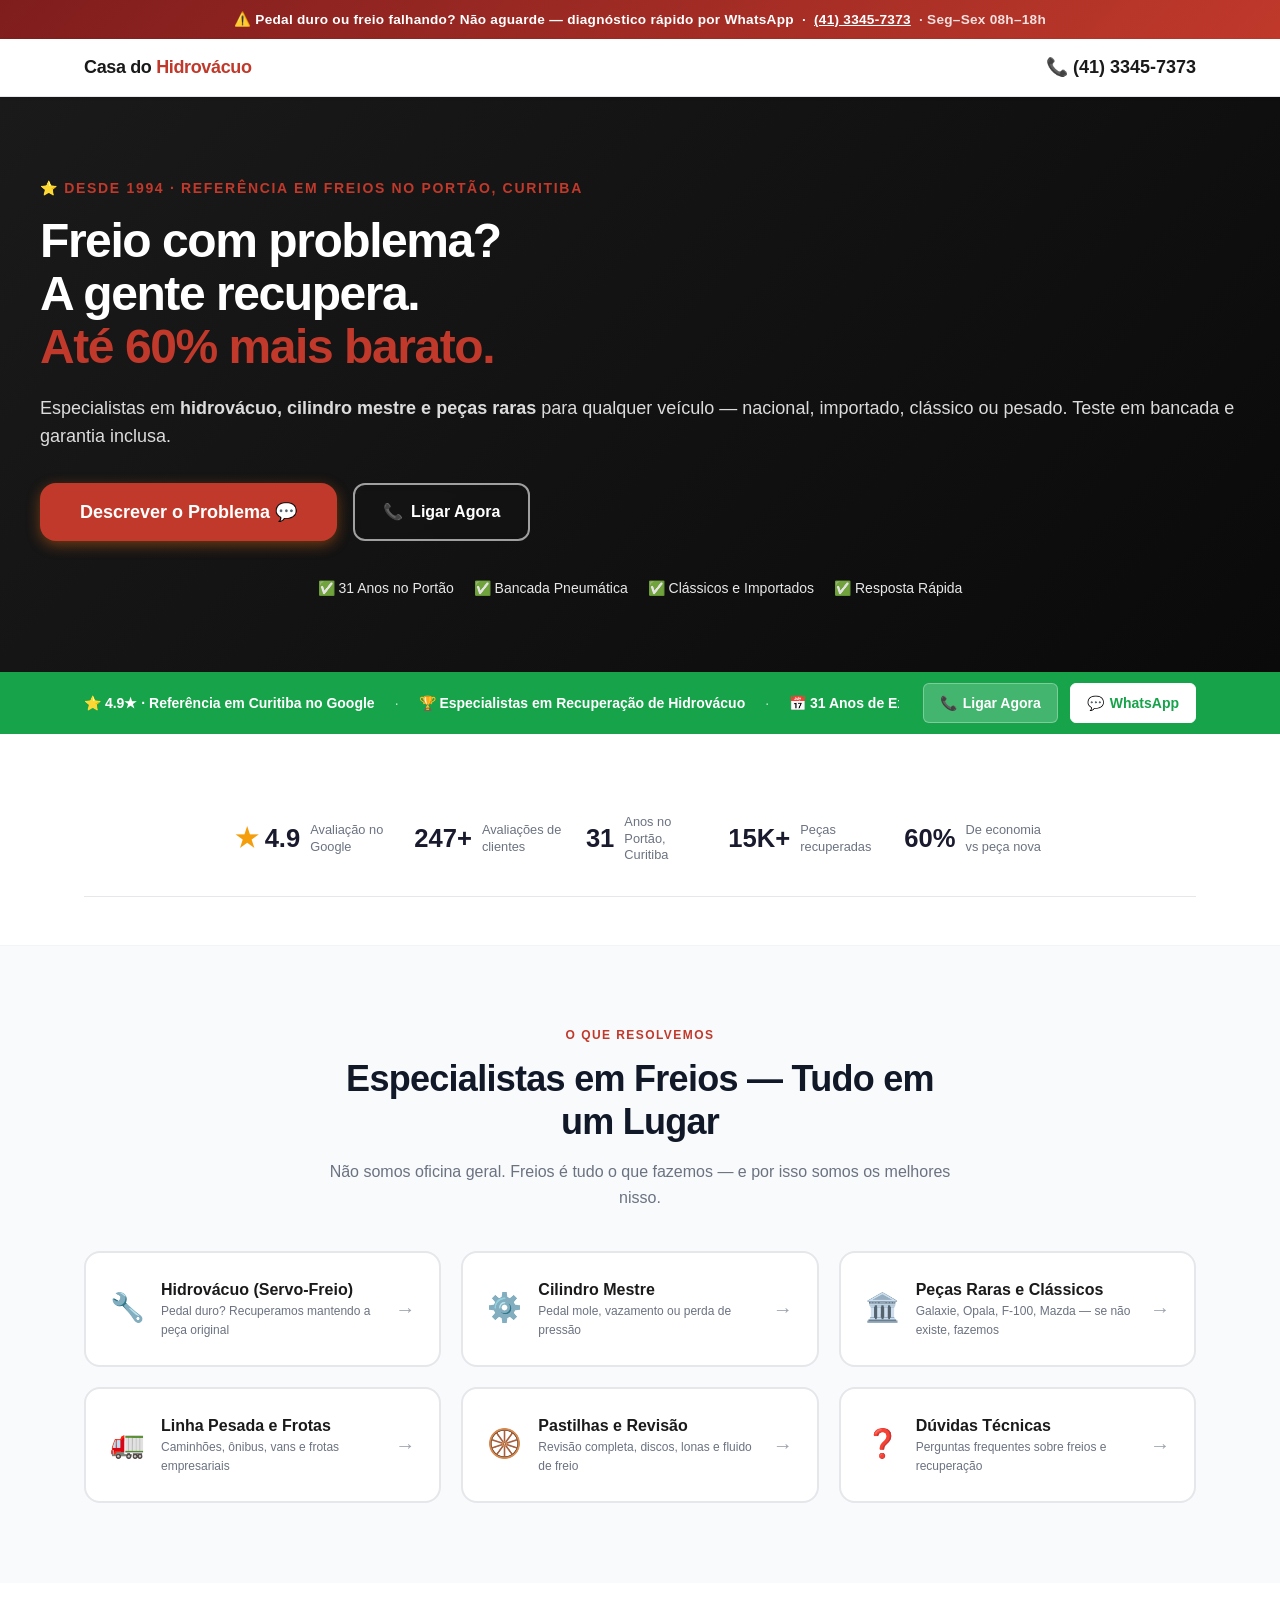
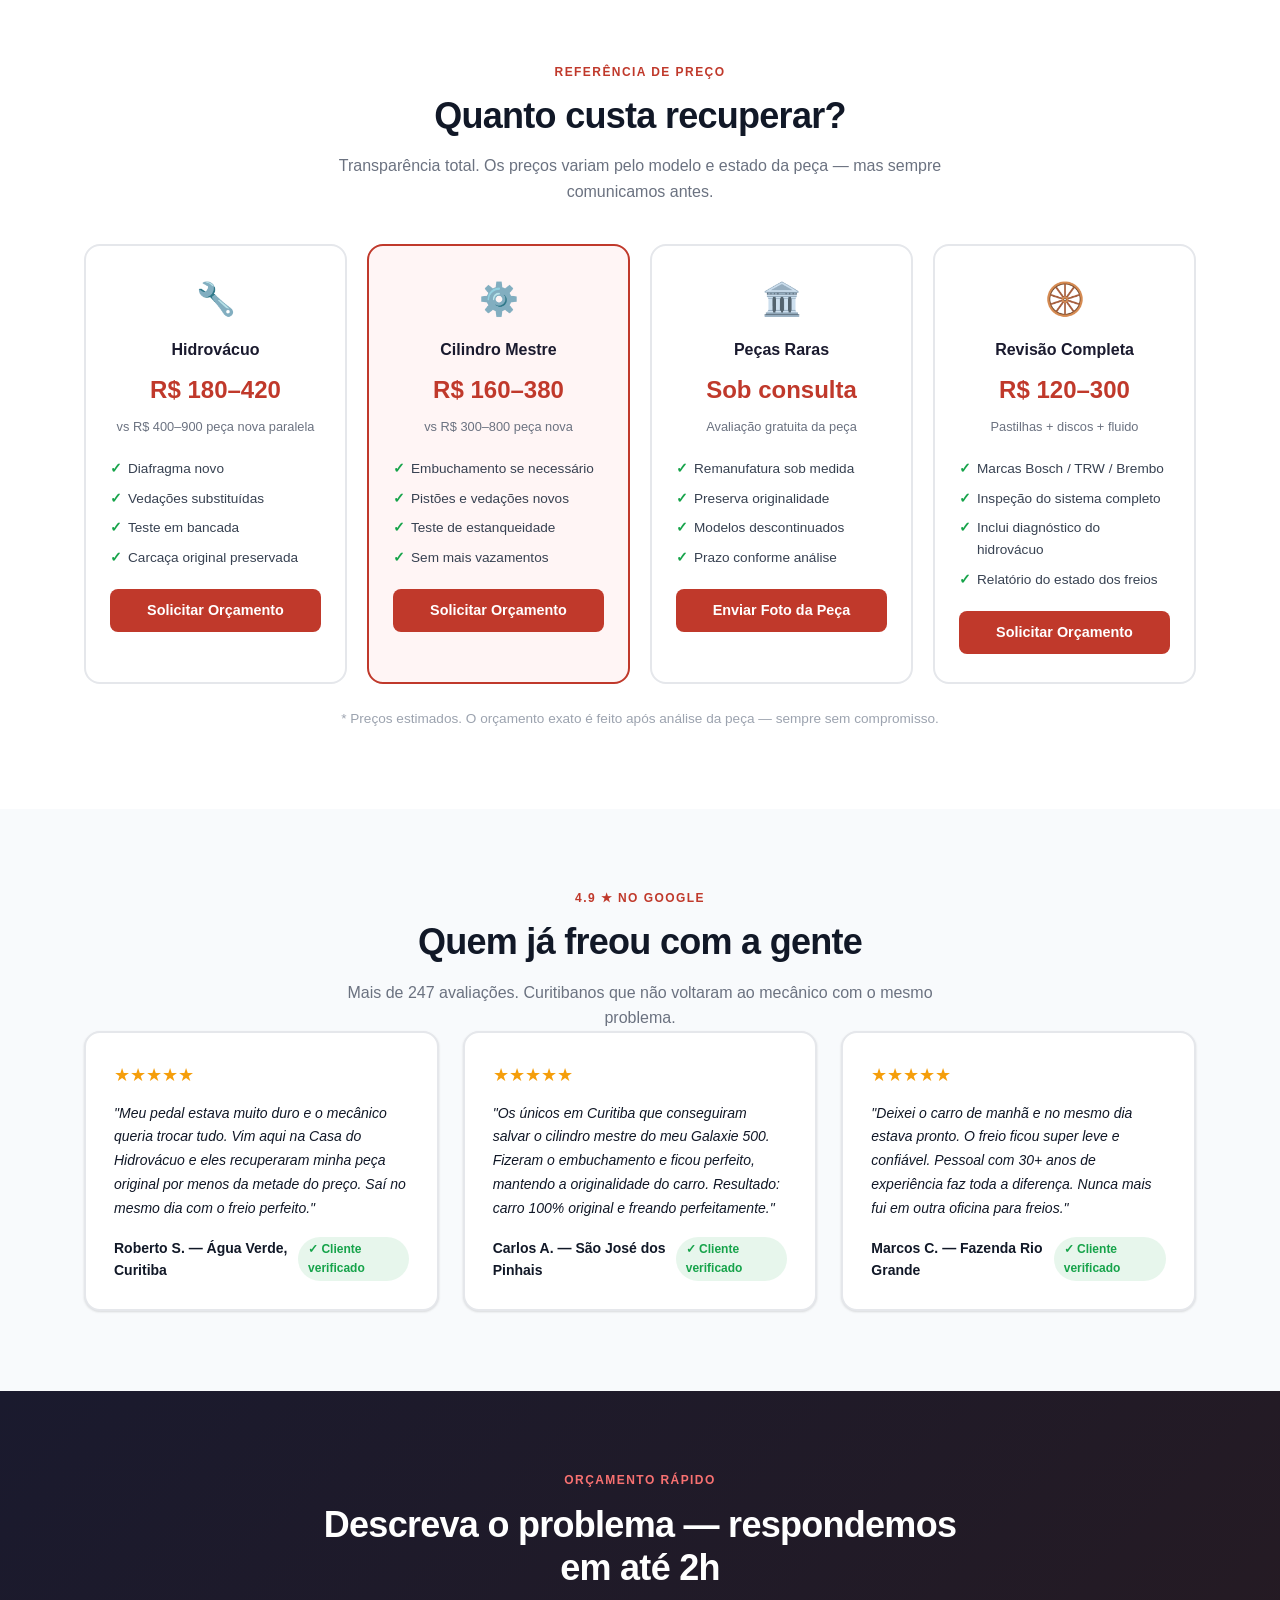
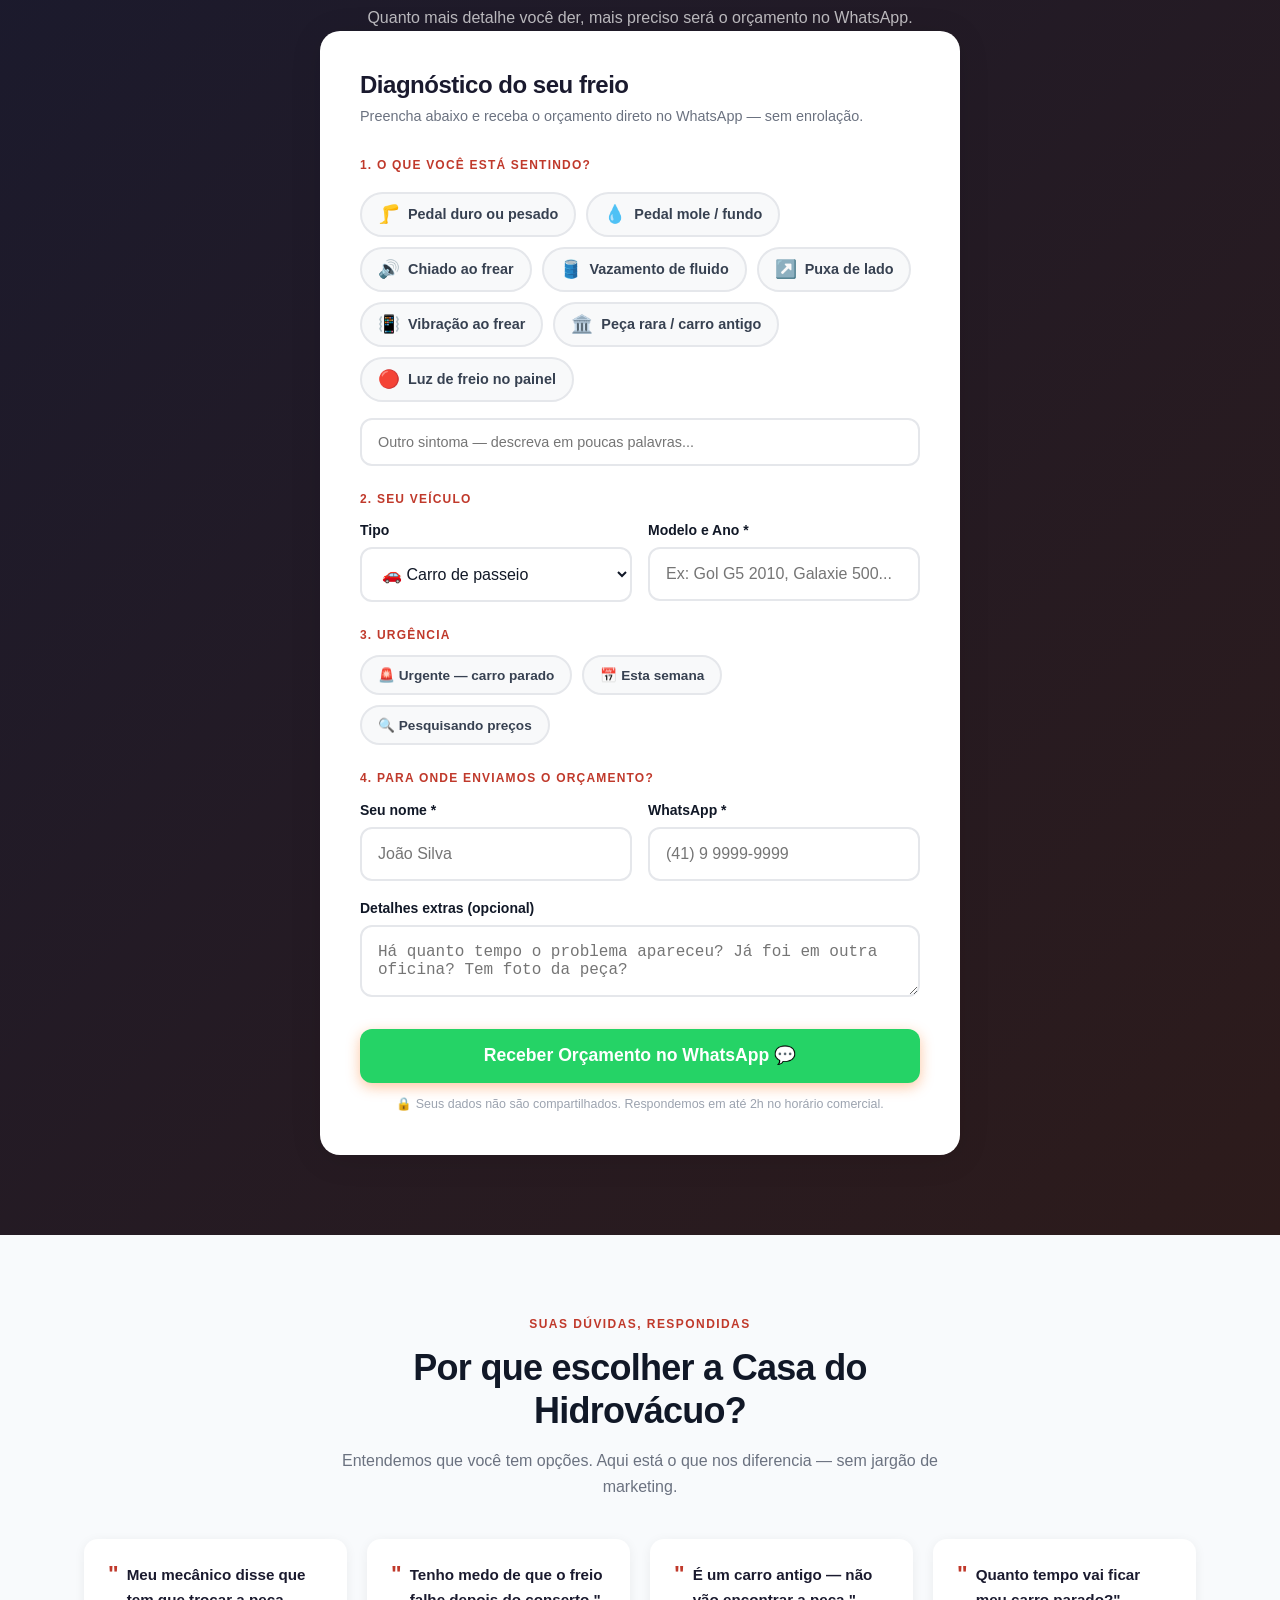
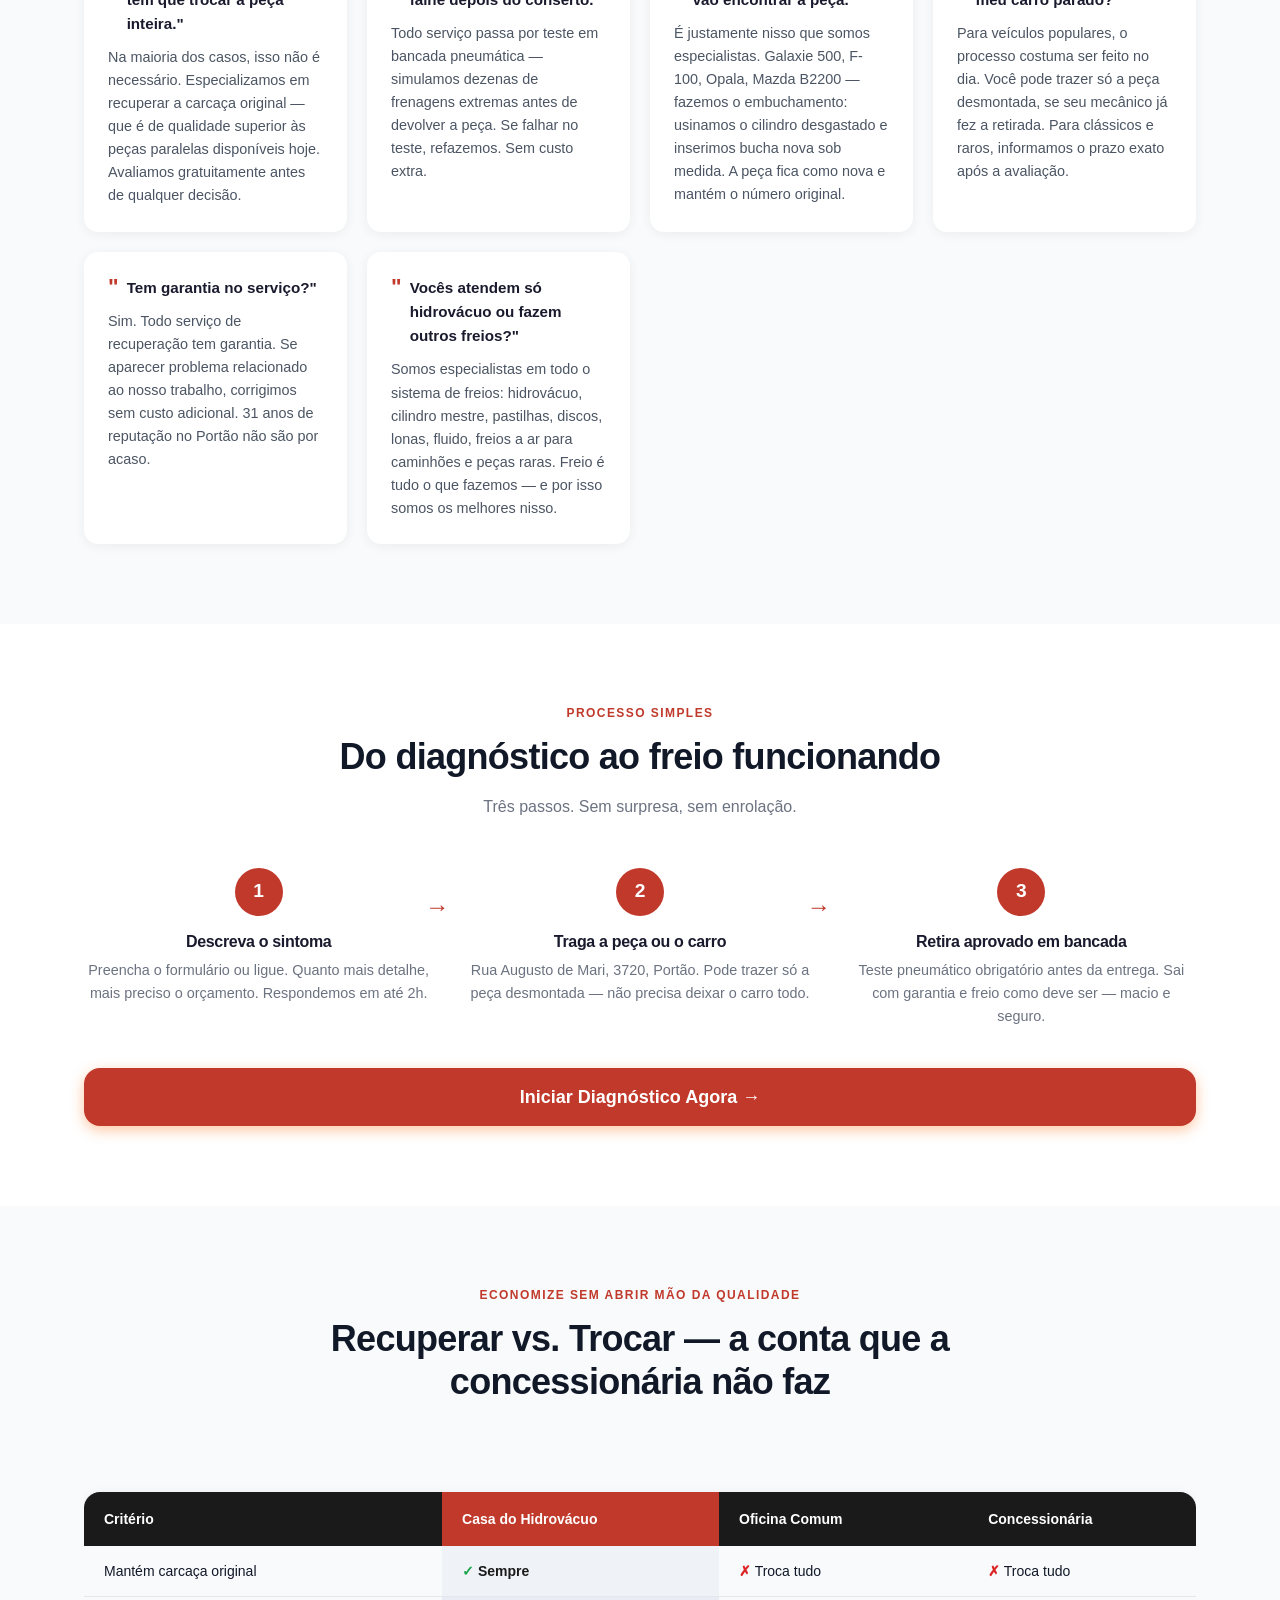
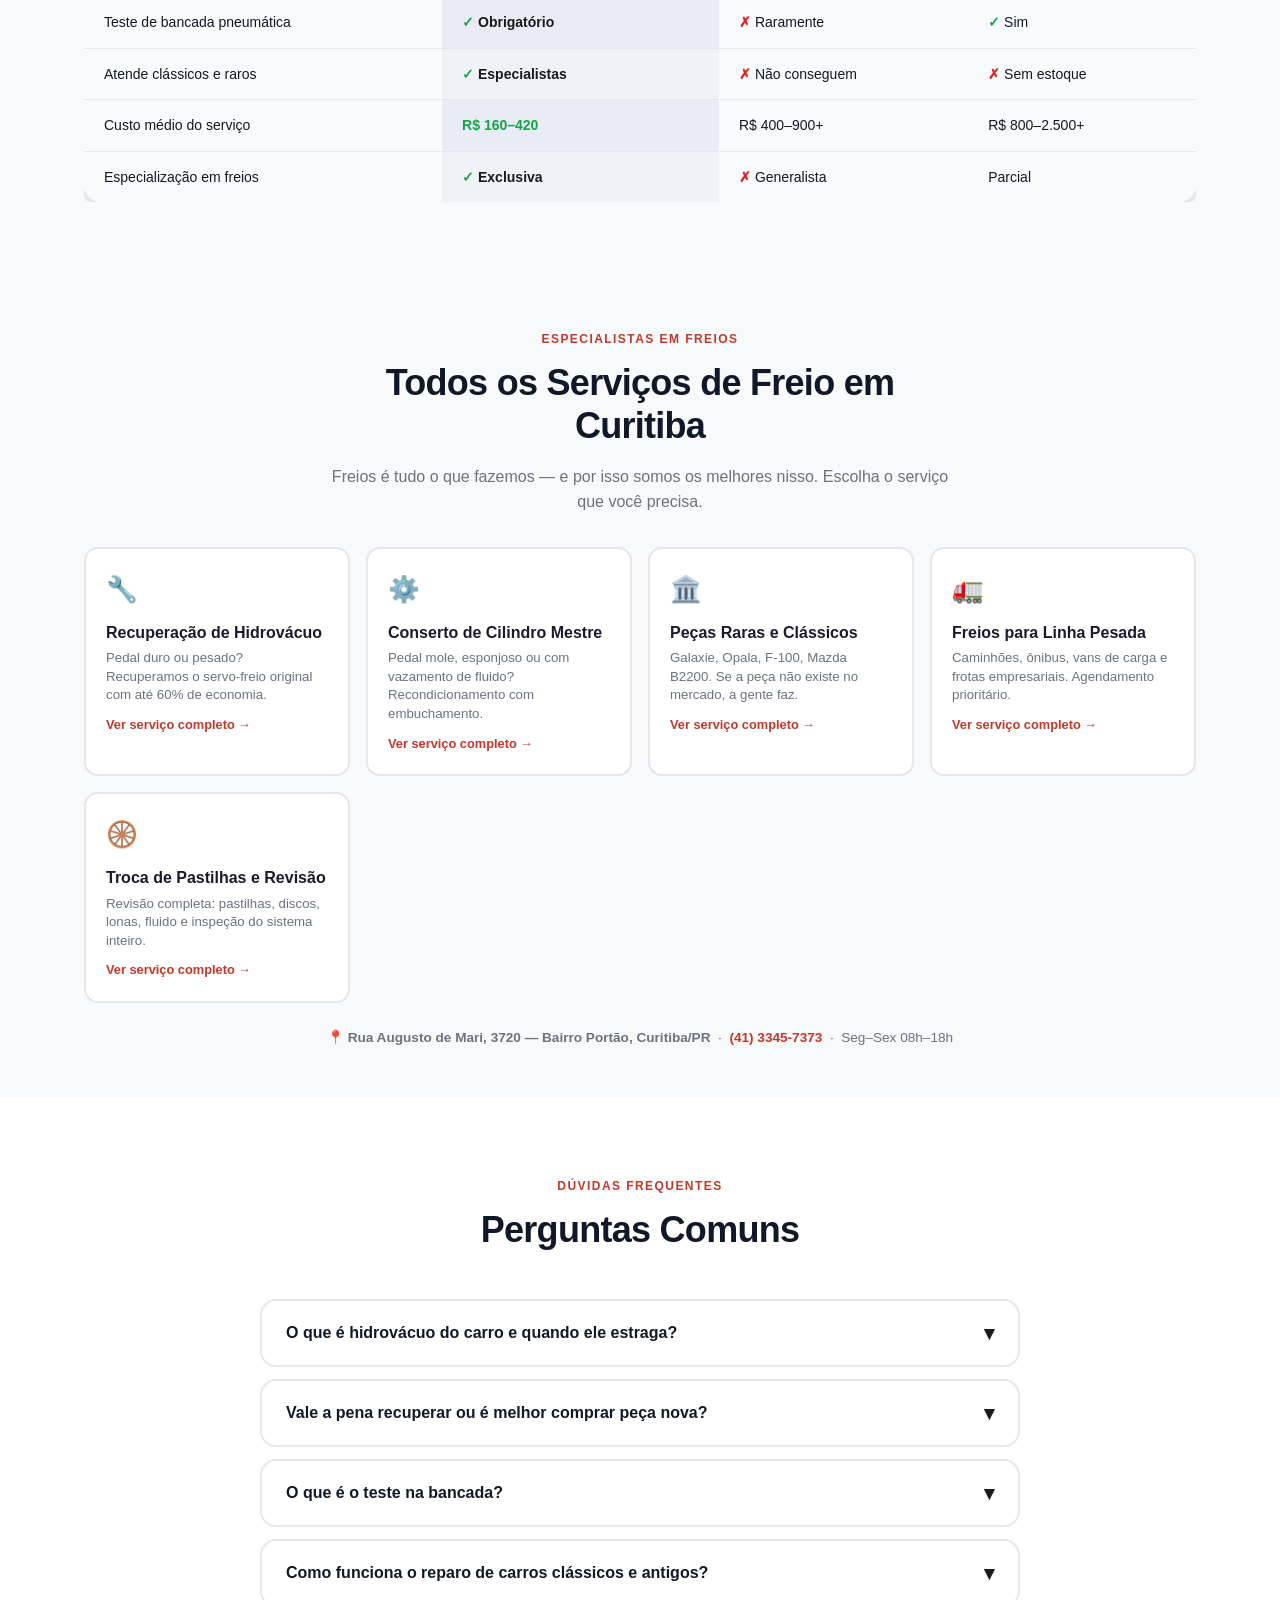
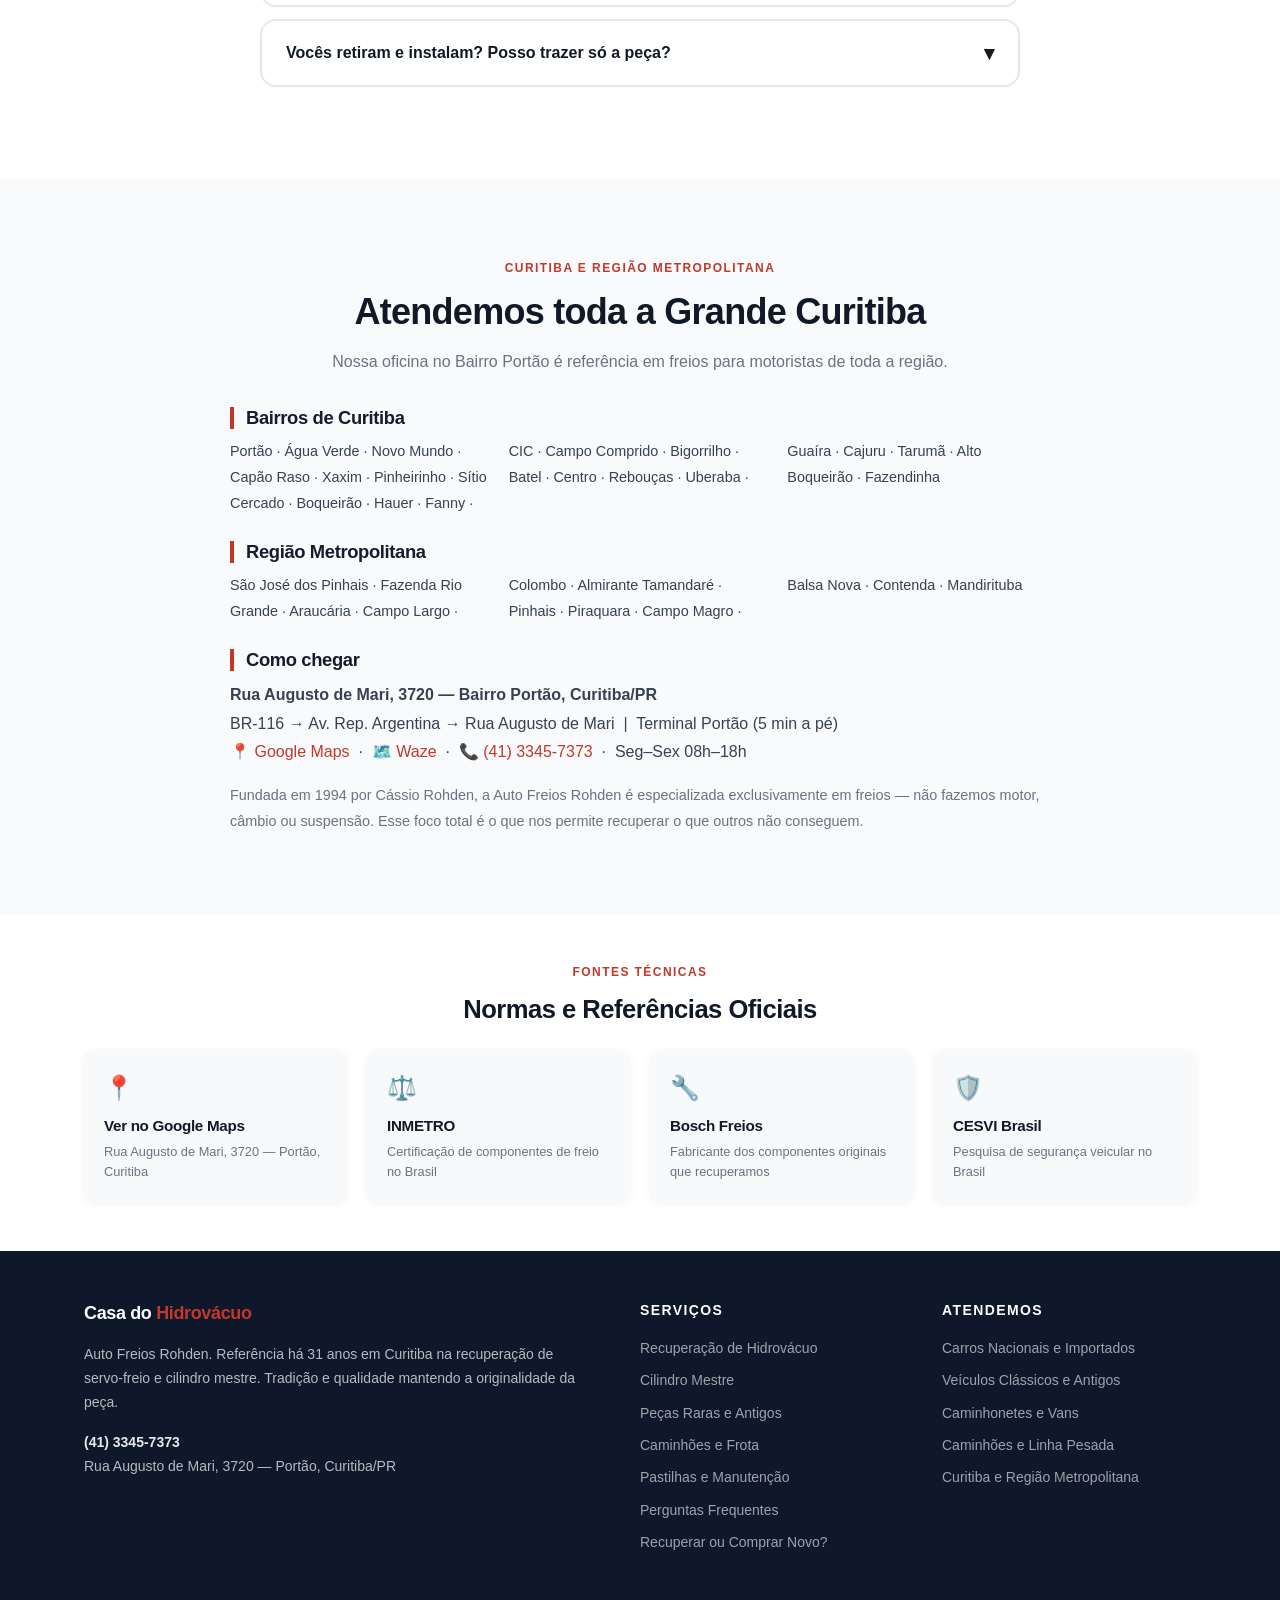
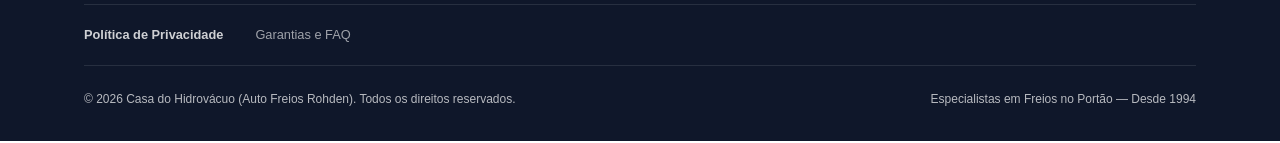
==== public/index.html @ 801ee0b9 "feat: schema.org completo — Organization, WebSite, BreadcrumbList, Speakable + Bing/IndexNow SCHEMAS" ====
<!DOCTYPE html>
<html lang="pt-BR">

<head>
  <!-- Google Analytics (deferred to avoid blocking LCP) -->
  <link rel="preconnect" href="https://www.googletagmanager.com">
  <script>
    window.dataLayer = window.dataLayer || [];
    function gtag(){dataLayer.push(arguments);}
    window.addEventListener('load', function() {
      var s = document.createElement('script');
      s.src = 'https://www.googletagmanager.com/gtag/js?id=G-935SXZHZ8E';
      s.defer = true;
      document.head.appendChild(s);
      gtag('js', new Date());
      gtag('config', 'G-935SXZHZ8E', { send_page_view: false });
    });
  </script>

  <meta charset="UTF-8">
  <meta name="viewport" content="width=device-width, initial-scale=1.0">
  <meta name="theme-color" content="#C0392B">
  <title>Casa do Hidrovácuo | Especialistas em Freios em Curitiba</title>
  <meta name="description" content="Referência no Paraná em recuperação de hidrovácuo, cilindro mestre e peças raras de freio. Há 31 anos no bairro Portão. Diagnóstico rápido.">
  <meta name="keywords" content="recuperação de hidrovácuo curitiba, conserto cilindro mestre, auto freios rohden, oficina de freios portão, peças de freio raras">
  <meta name="msvalidate.01" content="BING_VERIFICATION_CODE_PENDING">
  <meta name="google-site-verification" content="eZHyl8zD-kWNceq5Vte79JPuCBsNLQii18uCcaTUOXU">
  <link rel="canonical" href="https://casadohidrovacuo.com.br/">

  <meta property="og:title" content="Casa do Hidrovácuo | Especialistas em Freios">
  <meta property="og:description" content="Recuperação de hidrovácuo e cilindro mestre com garantia de fábrica. Economia de até 60% comparado à peça nova.">
  <meta property="og:url" content="https://casadohidrovacuo.com.br/">
  <meta property="og:type" content="website">
  <meta property="og:image" content="https://casadohidrovacuo.com.br/assets/oficina-hidrovacuo.jpg">
  <meta property="og:image:width" content="1200">
  <meta property="og:image:height" content="630">
  <meta property="og:image:alt" content="Casa do Hidrovácuo - Oficina Especializada no Portão">
  <meta name="twitter:card" content="summary_large_image">
  <meta name="twitter:title" content="Casa do Hidrovácuo | Freios em Curitiba">
  <meta name="twitter:description" content="Recuperação de hidrovácuo e cilindro mestre. Peças raras para antigos. Ligue (41) 3345-7373.">
  <meta name="twitter:image" content="https://casadohidrovacuo.com.br/assets/oficina-hidrovacuo.jpg">

  <link rel="preload" href="assets/main.css" as="style">
  <link rel="preload" href="assets/fonts.css" as="style">
  <link rel="preload" href="/fonts/Inter-Regular.woff2" as="font" type="font/woff2" crossorigin>
  <link rel="preload" href="/fonts/Inter-Bold.woff2" as="font" type="font/woff2" crossorigin>

  <script type="application/ld+json">
  {
    "@context": "https://schema.org",
    "@type": "AutoRepair",
    "name": "Casa do Hidrovácuo",
    "alternateName": "Auto Freios Rohden",
    "url": "https://casadohidrovacuo.com.br",
    "telephone": "+554133457373",
    "email": "contato@casadohidrovacuo.com.br",
    "description": "Especialistas em sistemas de freios automotivos desde 1994. Recuperação de hidrovácuo (servo-freio), cilindro mestre, linha pesada, vans e restauração de peças raras para carros clássicos e antigos.",
    "address": {
      "@type": "PostalAddress",
      "streetAddress": "Rua Augusto de Mari, 3720",
      "addressLocality": "Curitiba",
      "addressRegion": "PR",
      "postalCode": "80610-180",
      "addressCountry": "BR"
    },
    "areaServed": [
      {"@type": "City", "name": "Curitiba, PR"},
      {"@type": "City", "name": "Região Metropolitana de Curitiba, PR"},
      {"@type": "City", "name": "São José dos Pinhais, PR"},
      {"@type": "City", "name": "Araucária, PR"},
      {"@type": "City", "name": "Fazenda Rio Grande, PR"}
    ],
    "priceRange": "R$$",
    "paymentAccepted": "Dinheiro, Cartão de Crédito, Pix",
    "aggregateRating": {
      "@type": "AggregateRating",
      "ratingValue": "4.9",
      "reviewCount": "247",
      "bestRating": "5"
    },
    "image": "https://casadohidrovacuo.com.br/logo.png",
    "openingHoursSpecification": [
      {
        "@type": "OpeningHoursSpecification",
        "dayOfWeek": ["Monday", "Tuesday", "Wednesday", "Thursday", "Friday"],
        "opens": "08:00",
        "closes": "18:00"
      },
      {
        "@type": "OpeningHoursSpecification",
        "dayOfWeek": ["Saturday", "Sunday"],
        "opens": "CLOSED",
        "closes": "CLOSED"
      }
    ],
    "foundingDate": "1994",
    "knowsAbout": [
      "Recuperação de hidrovácuo",
      "Conserto de cilindro mestre",
      "Brake booster repair",
      "Master cylinder reconditioning",
      "Peças raras de freio",
      "Freios para veículos clássicos",
      "Embuchamento de cilindro",
      "Freios linha pesada",
      "Troca de pastilhas de freio",
      "Remanufatura de componentes de freio"
    ],
    "sameAs": [
      "https://www.google.com/maps/search/Casa+do+Hidrovácuo+Curitiba",
      "https://www.facebook.com/casadohidrovacuo",
      "https://www.instagram.com/casadohidrovacuo"
    ]
  }
  </script>

  <script type="application/ld+json">
  {
    "@context": "https://schema.org",
    "@type": "FAQPage",
    "mainEntity": [
      {"@type": "Question", "name": "O que é hidrovácuo do carro?", "acceptedAnswer": {"@type": "Answer", "text": "O hidrovácuo, ou servo-freio, é a peça responsável por multiplicar a força que você aplica no pedal do freio, tornando a frenagem macia e segura. Se o pedal estiver duro, o hidrovácuo provavelmente está com problemas."}},
      {"@type": "Question", "name": "Vale a pena recuperar o hidrovácuo ou comprar novo?", "acceptedAnswer": {"@type": "Answer", "text": "A recuperação é extremamente vantajosa. Você pode economizar até 60% do valor de uma peça nova, mantendo a carcaça e a originalidade da peça de fábrica. Nossa recuperação substitui todos os reparos internos com qualidade certificada."}},
      {"@type": "Question", "name": "Vocês trabalham com freios para carros clássicos e antigos?", "acceptedAnswer": {"@type": "Answer", "text": "Sim. Somos a principal referência do Paraná em peças raras de freio. Conseguimos recuperar peças que não existem mais no mercado (como hidrovácuos do Galaxie 500, F100, Opala, Mazda) ou fazer a remanufatura sob medida mantendo a originalidade."}},
      {"@type": "Question", "name": "O cilindro mestre com vazamento tem conserto?", "acceptedAnswer": {"@type": "Answer", "text": "Dependendo do estado da carcaça interna, sim. Fazemos o embuchamento e a troca de todos os anéis de vedação. Antes de devolvermos a peça, ela passa por testes de pressão em bancada garantindo que não há mais vazamentos."}},
      {"@type": "Question", "name": "Qual é o tempo médio para o processo de recuperação?", "acceptedAnswer": {"@type": "Answer", "text": "Para a maioria dos veículos de passeio populares, o processo pode ser feito em poucas horas ou de um dia para o outro. Veículos pesados ou peças muito raras podem levar mais tempo de análise."}}
    ]
  }
  </script>

  <!-- Schema.org — Organization -->
  <script type="application/ld+json">
  {
    "@context": "https://schema.org",
    "@type": "Organization",
    "name": "Casa do Hidrovácuo",
    "alternateName": "Auto Freios Rohden",
    "url": "https://casadohidrovacuo.com.br",
    "logo": "https://casadohidrovacuo.com.br/logo.png",
    "description": "Especialistas em recuperação de hidrovácuo, cilindro mestre e peças raras para freios. 31 anos de experiência em Curitiba.",
    "foundingDate": "1994",
    "foundingLocation": {
      "@type": "Place",
      "name": "Portão, Curitiba, PR, Brasil"
    },
    "sameAs": [
      "https://www.google.com/maps/search/Casa+do+Hidrovácuo+Curitiba",
      "https://www.facebook.com/casadohidrovacuo",
      "https://www.instagram.com/casadohidrovacuo"
    ],
    "contactPoint": {
      "@type": "ContactPoint",
      "contactType": "Customer Service",
      "telephone": "+55 41 3345-7373",
      "email": "contato@casadohidrovacuo.com.br",
      "areaServed": "BR",
      "availableLanguage": "Portuguese"
    }
  }
  </script>

  <!-- Schema.org — WebSite -->
  <script type="application/ld+json">
  {
    "@context": "https://schema.org",
    "@type": "WebSite",
    "name": "Casa do Hidrovácuo",
    "url": "https://casadohidrovacuo.com.br",
    "description": "Especialistas em freios — hidrovácuo, cilindro mestre e peças raras em Curitiba.",
    "inLanguage": "pt-BR",
    "publisher": {
      "@type": "Organization",
      "name": "Casa do Hidrovácuo — Auto Freios Rohden"
    }
  }
  </script>

  <script>
    window.addEventListener('load', function() {
      (function(w,d,s,l,i){w[l]=w[l]||[];w[l].push({'gtm.start':new Date().getTime(),event:'gtm.js'});var f=d.getElementsByTagName(s)[0],j=d.createElement(s),dl=l!='dataLayer'?'&l='+l:'';j.defer=true;j.src='https://www.googletagmanager.com/gtm.js?id='+i+dl;f.parentNode.insertBefore(j,f);})(window,document,'script','dataLayer','GTM-NP2GZLLJ');
    });
  </script>

  <link rel="stylesheet" href="assets/fonts.css">
  <link rel="stylesheet" href="assets/main.css">

  <style>
    /* ── CRO-specific styles not in main.css ── */

    /* Symptom pills */
    .symptom-grid { display:flex; flex-wrap:wrap; gap:10px; margin:16px 0; }
    .symptom-pill {
      display:flex; align-items:center; gap:8px;
      background:#f8f9fa; border:2px solid #e5e7eb;
      border-radius:50px; padding:10px 16px;
      font-size:0.9rem; font-weight:600; cursor:pointer;
      transition:all 0.15s; color:#374151; text-align:left;
    }
    .symptom-pill:hover { border-color:#c0392b; background:#fff5f5; color:#c0392b; }
    .symptom-pill.selected { border-color:#c0392b; background:#c0392b; color:#fff; }
    .symptom-pill .pill-icon { font-size:1.1rem; flex-shrink:0; }

    /* Urgency banner */
    .urgency-banner {
      background: linear-gradient(135deg, #7f1d1d, #c0392b);
      color:white; text-align:center; padding:10px 20px;
      font-size:0.85rem; font-weight:600; letter-spacing:0.02em;
    }
    .urgency-banner span { opacity:0.85; }

    /* Process steps (horizontal) */
    .process-steps { display:grid; grid-template-columns:repeat(3,1fr); gap:32px; margin-top:48px; }
    .process-step { text-align:center; position:relative; }
    .process-step:not(:last-child)::after {
      content:'→'; position:absolute; right:-16px; top:20px;
      font-size:1.5rem; color:#c0392b; font-weight:700;
    }
    .process-num {
      width:48px; height:48px; border-radius:50%;
      background:#c0392b; color:white;
      display:flex; align-items:center; justify-content:center;
      font-size:1.2rem; font-weight:800; margin:0 auto 16px;
    }
    .process-step h3 { font-size:1rem; font-weight:700; margin-bottom:8px; color:#1a1a2e; }
    .process-step p { font-size:0.9rem; color:#6b7280; line-height:1.6; }

    /* Pricing anchors */
    .pricing-grid { display:grid; grid-template-columns:repeat(auto-fit,minmax(220px,1fr)); gap:20px; margin-top:40px; }
    .pricing-card {
      border:2px solid #e5e7eb; border-radius:16px; padding:28px 24px;
      text-align:center; transition:all 0.2s; background:white;
    }
    .pricing-card:hover { border-color:#c0392b; transform:translateY(-2px); box-shadow:0 8px 24px rgba(192,57,43,0.12); }
    .pricing-card.featured { border-color:#c0392b; background:#fff5f5; }
    .pricing-icon { font-size:2rem; margin-bottom:12px; }
    .pricing-name { font-size:1rem; font-weight:700; color:#1a1a2e; margin-bottom:8px; }
    .pricing-range { font-size:1.5rem; font-weight:800; color:#c0392b; margin-bottom:8px; }
    .pricing-note { font-size:0.8rem; color:#6b7280; margin-bottom:16px; }
    .pricing-features { list-style:none; padding:0; text-align:left; font-size:0.85rem; color:#374151; }
    .pricing-features li { padding:4px 0; display:flex; gap:6px; }
    .pricing-features li::before { content:'✓'; color:#16a34a; font-weight:700; flex-shrink:0; }
    .pricing-cta { display:block; margin-top:16px; background:#c0392b; color:white; padding:10px; border-radius:8px; font-weight:700; font-size:0.9rem; text-align:center; }

    /* Objection breakers */
    .objections-grid { display:grid; grid-template-columns:repeat(auto-fit,minmax(260px,1fr)); gap:20px; margin-top:40px; }
    .objection-card { background:white; border-radius:14px; padding:24px; box-shadow:0 2px 12px rgba(0,0,0,0.06); }
    .objection-q { font-size:0.95rem; font-weight:700; color:#1a1a2e; margin-bottom:10px; display:flex; gap:8px; }
    .objection-q::before { content:'"'; font-size:1.4rem; color:#c0392b; line-height:1; flex-shrink:0; }
    .objection-a { font-size:0.9rem; color:#4b5563; line-height:1.6; }

    /* Form improvements */
    .form-card {
      background:white; border-radius:20px;
      box-shadow:0 4px 32px rgba(0,0,0,0.10);
      padding:40px; max-width:640px; margin:0 auto;
    }
    .form-header { margin-bottom:28px; }
    .form-header h2 { font-size:1.5rem; font-weight:800; color:#1a1a2e; margin-bottom:6px; }
    .form-header p { font-size:0.9rem; color:#6b7280; }
    .form-section-label {
      font-size:0.75rem; font-weight:700; text-transform:uppercase;
      letter-spacing:0.1em; color:#c0392b; margin-bottom:10px; display:block;
    }
    .form-row { display:grid; grid-template-columns:1fr 1fr; gap:16px; }
    .symptom-other { margin-top:10px; }
    .form-submit-area { margin-top:24px; }
    .form-submit-area .btn { width:100%; justify-content:center; font-size:1.1rem; padding:18px; }
    .form-privacy { font-size:0.78rem; color:#9ca3af; text-align:center; margin-top:12px; }
    .whatsapp-cta { background:#25D366; color:white !important; }
    .whatsapp-cta:hover { background:#1da851; }

    /* Social proof compact bar */
    .proof-bar { display:flex; flex-wrap:wrap; gap:24px; justify-content:center; padding:32px 0; border-bottom:1px solid #e5e7eb; }
    .proof-item { display:flex; align-items:center; gap:10px; }
    .proof-num { font-size:1.6rem; font-weight:800; color:#1a1a2e; }
    .proof-label { font-size:0.8rem; color:#6b7280; line-height:1.3; max-width:80px; }

    @media (max-width:768px) {
      .process-steps { grid-template-columns:1fr; }
      .process-step::after { display:none; }
      .form-row { grid-template-columns:1fr; }
      .form-card { padding:24px; }
      .pricing-grid { grid-template-columns:1fr; }
    }
  </style>
  <link rel="txt" href="/llms.txt">
  <link rel="txt" href="/llms-full.txt">

  <!-- Schema.org — Speakable (voice search) -->
  <script type="application/ld+json">
  {
    "@context": "https://schema.org",
    "@type": "WebPage",
    "speakable": {
      "@type": "SpeakableSpecification",
      "cssSelector": [".hero-sub", ".section-title p", ".faq-answer"]
    },
    "url": "https://casadohidrovacuo.com.br"
  }
  </script>
</head>

<body>
  <noscript><iframe src="https://www.googletagmanager.com/ns.html?id=GTM-NP2GZLLJ" height="0" width="0" style="display:none;visibility:hidden"></iframe></noscript>

  <!-- ===== URGENCY BANNER ===== -->
  <div class="urgency-banner">
    ⚠️ Pedal duro ou freio falhando? <strong>Não aguarde</strong> — diagnóstico rápido por WhatsApp &nbsp;·&nbsp;
    <a href="tel:+554133457373" style="color:white;text-decoration:underline">(41) 3345-7373</a>
    <span>&nbsp;· Seg–Sex 08h–18h</span>
  </div>

  <!-- ===== HEADER ===== -->
  <header class="site-header" role="banner">
    <div class="header-inner">
      <a href="/" class="logo">Casa do <span>Hidrovácuo</span></a>
      <div class="header-cta">
        <a href="tel:+554133457373" class="header-phone">📞 (41) 3345-7373</a>
      </div>
    </div>
  </header>

  <main>

    <!-- ===== HERO ===== -->
    <section class="hero" aria-label="Hero">
      <div class="hero-inner">
        <div class="hero-content">
          <p class="hero-eyebrow">⭐ Desde 1994 · Referência em Freios no Portão, Curitiba</p>
          <h1 class="headline-hero">Freio com problema?<br>A gente recupera.<br><span style="color:var(--color-accent)">Até 60% mais barato.</span></h1>
          <p class="hero-sub">Especialistas em <strong>hidrovácuo, cilindro mestre e peças raras</strong> para qualquer veículo — nacional, importado, clássico ou pesado. Teste em bancada e garantia inclusa.</p>
          <div class="hero-ctas">
            <a href="#diagnostico" class="btn btn-primary btn-primary-xl" style="width:auto">Descrever o Problema 💬</a>
            <a href="tel:+554133457373" class="btn btn-ghost"><span class="btn-emoji">📞</span> Ligar Agora</a>
          </div>
          <div class="trust-row" style="justify-content:center; text-align:center; margin-top:20px">
            <span class="trust-item">✅ 31 Anos no Portão</span>
            <span class="trust-item">✅ Bancada Pneumática</span>
            <span class="trust-item">✅ Clássicos e Importados</span>
            <span class="trust-item">✅ Resposta Rápida</span>
          </div>
        </div>

        <!-- Hero card — sintomas -->
        <div class="hero-card" style="display:none" id="hero-symptom-card">
          <p class="hero-card-title">🔍 Qual sintoma você está tendo?</p>
          <div class="symptom-grid" style="margin-bottom:12px">
            <button class="symptom-pill" data-symptom="Pedal duro ou pesado"><span class="pill-icon">🦵</span> Pedal duro</button>
            <button class="symptom-pill" data-symptom="Pedal mole ou esponjoso"><span class="pill-icon">💧</span> Pedal mole</button>
            <button class="symptom-pill" data-symptom="Chiado ao frear"><span class="pill-icon">🔊</span> Chiado ao frear</button>
            <button class="symptom-pill" data-symptom="Vazamento de fluido"><span class="pill-icon">🛢️</span> Vazamento</button>
            <button class="symptom-pill" data-symptom="Peça rara / carro antigo"><span class="pill-icon">🚗</span> Carro antigo</button>
            <button class="symptom-pill" data-symptom="Carro puxa para um lado"><span class="pill-icon">↗️</span> Puxa de lado</button>
          </div>
          <a href="#diagnostico" class="btn btn-primary" style="width:100%;margin-top:8px" id="hero-symptom-cta">Ver Orçamento no WhatsApp 💬</a>
          <p style="font-size:0.75rem;color:rgba(255,255,255,0.6);text-align:center;margin-top:8px">Resposta em até 2h no horário comercial</p>
        </div>
      </div>
    </section>

    <!-- ===== TRUST BAR ===== -->
    <div class="trust-bar" role="complementary" aria-label="Trust indicators">
      <div class="trust-bar-inner">
        <div class="trust-marquee">
          <div class="trust-marquee-track">
            <span class="trust-marquee-item">⭐ 4.9★ · Referência em Curitiba no Google</span>
            <span class="trust-item-sep">·</span>
            <span class="trust-marquee-item">🏆 Especialistas em Recuperação de Hidrovácuo</span>
            <span class="trust-item-sep">·</span>
            <span class="trust-marquee-item">📅 31 Anos de Experiência</span>
            <span class="trust-item-sep">·</span>
            <span class="trust-marquee-item">💪 Milhares de Peças Recuperadas</span>
            <span class="trust-item-sep">·</span>
            <span class="trust-marquee-item">✅ Qualidade Original de Fábrica</span>
            <span class="trust-item-sep">·</span>
            <span class="trust-marquee-item">📞 Orçamento via WhatsApp · (41) 3345-7373</span>
            <span class="trust-item-sep">·</span>
          </div>
        </div>
        <div class="trust-bar-ctas">
          <a href="tel:+554133457373" class="trust-cta-call"><span class="cta-icon">📞</span><span class="cta-text">Ligar Agora</span></a>
          <a href="#diagnostico" class="trust-cta-quote"><span class="cta-icon">💬</span><span class="cta-text">WhatsApp</span></a>
        </div>
      </div>
    </div>

    <!-- ===== PROVA SOCIAL — NÚMEROS ===== -->
    <section class="section section-sm" style="background:white;border-bottom:1px solid #f1f5f9">
      <div class="container">
        <div class="proof-bar fade-up">
          <div class="proof-item">
            <div class="proof-num"><span style="color:#f59e0b">★</span> 4.9</div>
            <div class="proof-label">Avaliação no Google</div>
          </div>
          <div class="proof-item">
            <div class="proof-num">247+</div>
            <div class="proof-label">Avaliações de clientes</div>
          </div>
          <div class="proof-item">
            <div class="proof-num">31</div>
            <div class="proof-label">Anos no Portão, Curitiba</div>
          </div>
          <div class="proof-item">
            <div class="proof-num">15K+</div>
            <div class="proof-label">Peças recuperadas</div>
          </div>
          <div class="proof-item">
            <div class="proof-num">60%</div>
            <div class="proof-label">De economia vs peça nova</div>
          </div>
        </div>
      </div>
    </section>

    <!-- ===== SERVIÇOS ===== -->
    <section class="section section-alt" id="servicos">
      <div class="container">
        <div class="section-title fade-up">
          <span class="label">O que resolvemos</span>
          <h2 class="headline-section">Especialistas em Freios — Tudo em um Lugar</h2>
          <p>Não somos oficina geral. Freios é tudo o que fazemos — e por isso somos os melhores nisso.</p>
        </div>
        <div class="areas-grid fade-up" style="margin-top:40px">
          <a href="/recuperacao-hidrovacuo-curitiba.html" class="area-card">
            <div class="area-icon">🔧</div>
            <div>
              <div class="area-name">Hidrovácuo (Servo-Freio)</div>
              <div class="area-dist">Pedal duro? Recuperamos mantendo a peça original</div>
            </div>
            <span class="area-arrow">→</span>
          </a>
          <a href="/conserto-cilindro-mestre-curitiba.html" class="area-card">
            <div class="area-icon">⚙️</div>
            <div>
              <div class="area-name">Cilindro Mestre</div>
              <div class="area-dist">Pedal mole, vazamento ou perda de pressão</div>
            </div>
            <span class="area-arrow">→</span>
          </a>
          <a href="/pecas-raras-de-freio.html" class="area-card">
            <div class="area-icon">🏛️</div>
            <div>
              <div class="area-name">Peças Raras e Clássicos</div>
              <div class="area-dist">Galaxie, Opala, F-100, Mazda — se não existe, fazemos</div>
            </div>
            <span class="area-arrow">→</span>
          </a>
          <a href="/freios-linha-pesada-caminhoes-curitiba.html" class="area-card">
            <div class="area-icon">🚛</div>
            <div>
              <div class="area-name">Linha Pesada e Frotas</div>
              <div class="area-dist">Caminhões, ônibus, vans e frotas empresariais</div>
            </div>
            <span class="area-arrow">→</span>
          </a>
          <a href="/troca-pastilhas-freio-curitiba.html" class="area-card">
            <div class="area-icon">🛞</div>
            <div>
              <div class="area-name">Pastilhas e Revisão</div>
              <div class="area-dist">Revisão completa, discos, lonas e fluido de freio</div>
            </div>
            <span class="area-arrow">→</span>
          </a>
          <a href="/perguntas-frequentes.html" class="area-card">
            <div class="area-icon">❓</div>
            <div>
              <div class="area-name">Dúvidas Técnicas</div>
              <div class="area-dist">Perguntas frequentes sobre freios e recuperação</div>
            </div>
            <span class="area-arrow">→</span>
          </a>
        </div>
      </div>
    </section>

    <!-- ===== PREÇOS ÂNCORA ===== -->
    <section class="section" style="background:white" id="precos">
      <div class="container">
        <div class="section-title fade-up">
          <span class="label">Referência de Preço</span>
          <h2 class="headline-section">Quanto custa recuperar?</h2>
          <p>Transparência total. Os preços variam pelo modelo e estado da peça — mas sempre comunicamos antes.</p>
        </div>
        <div class="pricing-grid fade-up">
          <div class="pricing-card">
            <div class="pricing-icon">🔧</div>
            <div class="pricing-name">Hidrovácuo</div>
            <div class="pricing-range">R$ 180–420</div>
            <div class="pricing-note">vs R$ 400–900 peça nova paralela</div>
            <ul class="pricing-features">
              <li>Diafragma novo</li>
              <li>Vedações substituídas</li>
              <li>Teste em bancada</li>
              <li>Carcaça original preservada</li>
            </ul>
            <a href="#diagnostico" class="pricing-cta">Solicitar Orçamento</a>
          </div>
          <div class="pricing-card featured">
            <div class="pricing-icon">⚙️</div>
            <div class="pricing-name">Cilindro Mestre</div>
            <div class="pricing-range">R$ 160–380</div>
            <div class="pricing-note">vs R$ 300–800 peça nova</div>
            <ul class="pricing-features">
              <li>Embuchamento se necessário</li>
              <li>Pistões e vedações novos</li>
              <li>Teste de estanqueidade</li>
              <li>Sem mais vazamentos</li>
            </ul>
            <a href="#diagnostico" class="pricing-cta">Solicitar Orçamento</a>
          </div>
          <div class="pricing-card">
            <div class="pricing-icon">🏛️</div>
            <div class="pricing-name">Peças Raras</div>
            <div class="pricing-range">Sob consulta</div>
            <div class="pricing-note">Avaliação gratuita da peça</div>
            <ul class="pricing-features">
              <li>Remanufatura sob medida</li>
              <li>Preserva originalidade</li>
              <li>Modelos descontinuados</li>
              <li>Prazo conforme análise</li>
            </ul>
            <a href="#diagnostico" class="pricing-cta">Enviar Foto da Peça</a>
          </div>
          <div class="pricing-card">
            <div class="pricing-icon">🛞</div>
            <div class="pricing-name">Revisão Completa</div>
            <div class="pricing-range">R$ 120–300</div>
            <div class="pricing-note">Pastilhas + discos + fluido</div>
            <ul class="pricing-features">
              <li>Marcas Bosch / TRW / Brembo</li>
              <li>Inspeção do sistema completo</li>
              <li>Inclui diagnóstico do hidrovácuo</li>
              <li>Relatório do estado dos freios</li>
            </ul>
            <a href="#diagnostico" class="pricing-cta">Solicitar Orçamento</a>
          </div>
        </div>
        <p style="text-align:center;font-size:0.85rem;color:#9ca3af;margin-top:24px">* Preços estimados. O orçamento exato é feito após análise da peça — sempre sem compromisso.</p>
      </div>
    </section>

    <!-- ===== AVALIAÇÕES ===== -->
    <section class="section section-alt" id="avaliacoes">
      <div class="container">
        <div class="section-title fade-up">
          <span class="label">4.9 ★ no Google</span>
          <h2 class="headline-section">Quem já freou com a gente</h2>
          <p>Mais de 247 avaliações. Curitibanos que não voltaram ao mecânico com o mesmo problema.</p>
        </div>
        <div class="reviews-grid fade-up">
          <div class="review-card">
            <div class="review-stars">★★★★★</div>
            <p class="review-text">"Meu pedal estava muito duro e o mecânico queria trocar tudo. Vim aqui na Casa do Hidrovácuo e eles recuperaram minha peça original por menos da metade do preço. Saí no mesmo dia com o freio perfeito."</p>
            <div class="review-author">
              <span class="author-name">Roberto S. — Água Verde, Curitiba</span>
              <span class="review-badge">✓ Cliente verificado</span>
            </div>
          </div>
          <div class="review-card">
            <div class="review-stars">★★★★★</div>
            <p class="review-text">"Os únicos em Curitiba que conseguiram salvar o cilindro mestre do meu Galaxie 500. Fizeram o embuchamento e ficou perfeito, mantendo a originalidade do carro. Resultado: carro 100% original e freando perfeitamente."</p>
            <div class="review-author">
              <span class="author-name">Carlos A. — São José dos Pinhais</span>
              <span class="review-badge">✓ Cliente verificado</span>
            </div>
          </div>
          <div class="review-card">
            <div class="review-stars">★★★★★</div>
            <p class="review-text">"Deixei o carro de manhã e no mesmo dia estava pronto. O freio ficou super leve e confiável. Pessoal com 30+ anos de experiência faz toda a diferença. Nunca mais fui em outra oficina para freios."</p>
            <div class="review-author">
              <span class="author-name">Marcos C. — Fazenda Rio Grande</span>
              <span class="review-badge">✓ Cliente verificado</span>
            </div>
          </div>
        </div>
      </div>
    </section>

    <!-- ===== FORMULÁRIO DE DIAGNÓSTICO (CRO OTIMIZADO) ===== -->
    <section class="section" id="diagnostico" style="background:linear-gradient(135deg,#1a1a2e 0%,#2d1b1b 100%)">
      <div class="container">
        <div class="section-title fade-up" style="color:white">
          <span class="label" style="color:#f87171">Orçamento Rápido</span>
          <h2 class="headline-section" style="color:white">Descreva o problema — respondemos em até 2h</h2>
          <p style="color:rgba(255,255,255,0.7)">Quanto mais detalhe você der, mais preciso será o orçamento no WhatsApp.</p>
        </div>

        <div class="form-card fade-up">
          <div class="form-header">
            <h2>Diagnóstico do seu freio</h2>
            <p>Preencha abaixo e receba o orçamento direto no WhatsApp — sem enrolação.</p>
          </div>

          <form id="diagnostico-form">

            <!-- BLOCO 1: SINTOMA (o que está acontecendo) -->
            <div style="margin-bottom:24px">
              <span class="form-section-label">1. O que você está sentindo?</span>
              <div class="symptom-grid" id="symptom-selector">
                <button type="button" class="symptom-pill" data-symptom="Pedal duro ou pesado"><span class="pill-icon">🦵</span> Pedal duro ou pesado</button>
                <button type="button" class="symptom-pill" data-symptom="Pedal mole, vai ao fundo"><span class="pill-icon">💧</span> Pedal mole / fundo</button>
                <button type="button" class="symptom-pill" data-symptom="Chiado metálico ao frear"><span class="pill-icon">🔊</span> Chiado ao frear</button>
                <button type="button" class="symptom-pill" data-symptom="Vazamento de fluido de freio"><span class="pill-icon">🛢️</span> Vazamento de fluido</button>
                <button type="button" class="symptom-pill" data-symptom="Carro puxa para um lado ao frear"><span class="pill-icon">↗️</span> Puxa de lado</button>
                <button type="button" class="symptom-pill" data-symptom="Vibração no pedal ou volante"><span class="pill-icon">📳</span> Vibração ao frear</button>
                <button type="button" class="symptom-pill" data-symptom="Preciso de peça rara para carro antigo"><span class="pill-icon">🏛️</span> Peça rara / carro antigo</button>
                <button type="button" class="symptom-pill" data-symptom="Luz de freio acesa no painel"><span class="pill-icon">🔴</span> Luz de freio no painel</button>
              </div>
              <div class="symptom-other">
                <input type="text" id="symptom-other-input" class="form-input" placeholder="Outro sintoma — descreva em poucas palavras..." style="font-size:0.9rem;padding:12px 16px">
              </div>
            </div>

            <!-- BLOCO 2: VEÍCULO -->
            <div style="margin-bottom:24px">
              <span class="form-section-label">2. Seu veículo</span>
              <div class="form-row">
                <div class="form-field" style="margin-bottom:0">
                  <label class="form-label">Tipo</label>
                  <select id="vehicle-type" class="form-select">
                    <option value="Carro de passeio">🚗 Carro de passeio</option>
                    <option value="Caminhonete / Pick-up">🛻 Caminhonete / Pick-up</option>
                    <option value="Van / Furgão">🚐 Van / Furgão</option>
                    <option value="Caminhão">🚛 Caminhão</option>
                    <option value="Veículo clássico / antigo">🏛️ Clássico / antigo</option>
                    <option value="Importado">🌍 Importado</option>
                  </select>
                </div>
                <div class="form-field" style="margin-bottom:0">
                  <label class="form-label">Modelo e Ano *</label>
                  <input type="text" id="vehicle-model" class="form-input" placeholder="Ex: Gol G5 2010, Galaxie 500..." required>
                </div>
              </div>
            </div>

            <!-- BLOCO 3: URGÊNCIA -->
            <div style="margin-bottom:24px">
              <span class="form-section-label">3. Urgência</span>
              <div style="display:flex;gap:10px;flex-wrap:wrap">
                <button type="button" class="symptom-pill" data-urgency="emergencia" style="font-size:0.85rem">🚨 Urgente — carro parado</button>
                <button type="button" class="symptom-pill" data-urgency="esta_semana" style="font-size:0.85rem">📅 Esta semana</button>
                <button type="button" class="symptom-pill" data-urgency="pesquisando" style="font-size:0.85rem">🔍 Pesquisando preços</button>
              </div>
            </div>

            <!-- BLOCO 4: CONTATO -->
            <div style="margin-bottom:8px">
              <span class="form-section-label">4. Para onde enviamos o orçamento?</span>
              <div class="form-row" style="margin-bottom:16px">
                <div class="form-field" style="margin-bottom:0">
                  <label class="form-label">Seu nome *</label>
                  <input type="text" id="lead-name" class="form-input" placeholder="João Silva" required>
                </div>
                <div class="form-field" style="margin-bottom:0">
                  <label class="form-label">WhatsApp *</label>
                  <input type="tel" id="lead-phone" class="form-input" placeholder="(41) 9 9999-9999" required>
                </div>
              </div>
              <div class="form-field">
                <label class="form-label">Detalhes extras (opcional)</label>
                <textarea id="lead-details" class="form-input" rows="2" placeholder="Há quanto tempo o problema apareceu? Já foi em outra oficina? Tem foto da peça?"></textarea>
              </div>
            </div>

            <div class="form-submit-area">
              <button type="submit" class="btn btn-primary whatsapp-cta">
                Receber Orçamento no WhatsApp 💬
              </button>
              <p class="form-privacy">🔒 Seus dados não são compartilhados. Respondemos em até 2h no horário comercial.</p>
            </div>
          </form>
        </div>
      </div>
    </section>

    <!-- ===== QUEBRA DE OBJEÇÕES ===== -->
    <section class="section section-alt" id="por-que-nos">
      <div class="container">
        <div class="section-title fade-up">
          <span class="label">Suas dúvidas, respondidas</span>
          <h2 class="headline-section">Por que escolher a Casa do Hidrovácuo?</h2>
          <p>Entendemos que você tem opções. Aqui está o que nos diferencia — sem jargão de marketing.</p>
        </div>
        <div class="objections-grid fade-up">
          <div class="objection-card">
            <div class="objection-q">Meu mecânico disse que tem que trocar a peça inteira."</div>
            <div class="objection-a">Na maioria dos casos, isso não é necessário. Especializamos em recuperar a carcaça original — que é de qualidade superior às peças paralelas disponíveis hoje. Avaliamos gratuitamente antes de qualquer decisão.</div>
          </div>
          <div class="objection-card">
            <div class="objection-q">Tenho medo de que o freio falhe depois do conserto."</div>
            <div class="objection-a">Todo serviço passa por teste em bancada pneumática — simulamos dezenas de frenagens extremas antes de devolver a peça. Se falhar no teste, refazemos. Sem custo extra.</div>
          </div>
          <div class="objection-card">
            <div class="objection-q">É um carro antigo — não vão encontrar a peça."</div>
            <div class="objection-a">É justamente nisso que somos especialistas. Galaxie 500, F-100, Opala, Mazda B2200 — fazemos o embuchamento: usinamos o cilindro desgastado e inserimos bucha nova sob medida. A peça fica como nova e mantém o número original.</div>
          </div>
          <div class="objection-card">
            <div class="objection-q">Quanto tempo vai ficar meu carro parado?"</div>
            <div class="objection-a">Para veículos populares, o processo costuma ser feito no dia. Você pode trazer só a peça desmontada, se seu mecânico já fez a retirada. Para clássicos e raros, informamos o prazo exato após a avaliação.</div>
          </div>
          <div class="objection-card">
            <div class="objection-q">Tem garantia no serviço?"</div>
            <div class="objection-a">Sim. Todo serviço de recuperação tem garantia. Se aparecer problema relacionado ao nosso trabalho, corrigimos sem custo adicional. 31 anos de reputação no Portão não são por acaso.</div>
          </div>
          <div class="objection-card">
            <div class="objection-q">Vocês atendem só hidrovácuo ou fazem outros freios?"</div>
            <div class="objection-a">Somos especialistas em todo o sistema de freios: hidrovácuo, cilindro mestre, pastilhas, discos, lonas, fluido, freios a ar para caminhões e peças raras. Freio é tudo o que fazemos — e por isso somos os melhores nisso.</div>
          </div>
        </div>
      </div>
    </section>

    <!-- ===== COMO FUNCIONA ===== -->
    <section class="section" style="background:white" id="como-funciona">
      <div class="container">
        <div class="section-title fade-up">
          <span class="label">Processo simples</span>
          <h2 class="headline-section">Do diagnóstico ao freio funcionando</h2>
          <p>Três passos. Sem surpresa, sem enrolação.</p>
        </div>
        <div class="process-steps fade-up">
          <div class="process-step">
            <div class="process-num">1</div>
            <h3>Descreva o sintoma</h3>
            <p>Preencha o formulário ou ligue. Quanto mais detalhe, mais preciso o orçamento. Respondemos em até 2h.</p>
          </div>
          <div class="process-step">
            <div class="process-num">2</div>
            <h3>Traga a peça ou o carro</h3>
            <p>Rua Augusto de Mari, 3720, Portão. Pode trazer só a peça desmontada — não precisa deixar o carro todo.</p>
          </div>
          <div class="process-step">
            <div class="process-num">3</div>
            <h3>Retira aprovado em bancada</h3>
            <p>Teste pneumático obrigatório antes da entrega. Sai com garantia e freio como deve ser — macio e seguro.</p>
          </div>
        </div>
        <div style="text-align:center;margin-top:40px">
          <a href="#diagnostico" class="btn btn-primary btn-primary-xl">Iniciar Diagnóstico Agora →</a>
        </div>
      </div>
    </section>

    <!-- ===== COMPARATIVO ===== -->
    <section class="section section-alt" id="comparativo">
      <div class="container">
        <div class="section-title fade-up">
          <span class="label">Economize sem abrir mão da qualidade</span>
          <h2 class="headline-section">Recuperar vs. Trocar — a conta que a concessionária não faz</h2>
        </div>
        <div class="fade-up" style="margin-top:48px;overflow-x:auto">
          <table class="compare-table" role="table" aria-label="Comparativo de Serviços">
            <thead>
              <tr>
                <th>Critério</th>
                <th class="highlight">Casa do Hidrovácuo</th>
                <th>Oficina Comum</th>
                <th>Concessionária</th>
              </tr>
            </thead>
            <tbody>
              <tr>
                <td>Mantém carcaça original</td>
                <td class="highlight"><span class="check-green">✓</span> Sempre</td>
                <td><span class="check-red">✗</span> Troca tudo</td>
                <td><span class="check-red">✗</span> Troca tudo</td>
              </tr>
              <tr>
                <td>Teste de bancada pneumática</td>
                <td class="highlight"><span class="check-green">✓</span> Obrigatório</td>
                <td><span class="check-red">✗</span> Raramente</td>
                <td><span class="check-green">✓</span> Sim</td>
              </tr>
              <tr>
                <td>Atende clássicos e raros</td>
                <td class="highlight"><span class="check-green">✓</span> Especialistas</td>
                <td><span class="check-red">✗</span> Não conseguem</td>
                <td><span class="check-red">✗</span> Sem estoque</td>
              </tr>
              <tr>
                <td>Custo médio do serviço</td>
                <td class="highlight" style="font-weight:800;color:#16a34a">R$ 160–420</td>
                <td>R$ 400–900+</td>
                <td>R$ 800–2.500+</td>
              </tr>
              <tr>
                <td>Especialização em freios</td>
                <td class="highlight"><span class="check-green">✓</span> Exclusiva</td>
                <td><span class="check-red">✗</span> Generalista</td>
                <td>Parcial</td>
              </tr>
            </tbody>
          </table>
        </div>
      </div>
    </section>

    
    <!-- ===== SERVIÇOS — INTERNAL LINKS ===== -->
    <section class="services-nav-section" id="nossos-servicos">
      <div class="container">
        <div class="section-title fade-up">
          <span class="label">Especialistas em Freios</span>
          <h2 class="headline-section">Todos os Serviços de Freio em Curitiba</h2>
          <p>Freios é tudo o que fazemos — e por isso somos os melhores nisso. Escolha o serviço que você precisa.</p>
        </div>
        <div class="services-nav-grid fade-up">
          
          <a href="/recuperacao-hidrovacuo-curitiba.html" class="service-nav-card" style="">
            <div class="service-nav-icon">🔧</div>
            <div class="service-nav-name">Recuperação de Hidrovácuo</div>
            <div class="service-nav-desc">Pedal duro ou pesado? Recuperamos o servo-freio original com até 60% de economia.</div>
            <span class="service-nav-link">Ver serviço completo →</span>
          </a>
          <a href="/conserto-cilindro-mestre-curitiba.html" class="service-nav-card" style="">
            <div class="service-nav-icon">⚙️</div>
            <div class="service-nav-name">Conserto de Cilindro Mestre</div>
            <div class="service-nav-desc">Pedal mole, esponjoso ou com vazamento de fluido? Recondicionamento com embuchamento.</div>
            <span class="service-nav-link">Ver serviço completo →</span>
          </a>
          <a href="/pecas-raras-de-freio.html" class="service-nav-card" style="">
            <div class="service-nav-icon">🏛️</div>
            <div class="service-nav-name">Peças Raras e Clássicos</div>
            <div class="service-nav-desc">Galaxie, Opala, F-100, Mazda B2200. Se a peça não existe no mercado, a gente faz.</div>
            <span class="service-nav-link">Ver serviço completo →</span>
          </a>
          <a href="/freios-linha-pesada-caminhoes-curitiba.html" class="service-nav-card" style="">
            <div class="service-nav-icon">🚛</div>
            <div class="service-nav-name">Freios para Linha Pesada</div>
            <div class="service-nav-desc">Caminhões, ônibus, vans de carga e frotas empresariais. Agendamento prioritário.</div>
            <span class="service-nav-link">Ver serviço completo →</span>
          </a>
          <a href="/troca-pastilhas-freio-curitiba.html" class="service-nav-card" style="">
            <div class="service-nav-icon">🛞</div>
            <div class="service-nav-name">Troca de Pastilhas e Revisão</div>
            <div class="service-nav-desc">Revisão completa: pastilhas, discos, lonas, fluido e inspeção do sistema inteiro.</div>
            <span class="service-nav-link">Ver serviço completo →</span>
          </a>
        </div>
        <p style="text-align:center;margin-top:24px;font-size:0.85rem;color:#6b7280">
          📍 <strong>Rua Augusto de Mari, 3720 — Bairro Portão, Curitiba/PR</strong>
          &nbsp;·&nbsp; <a href="tel:+554133457373" style="color:#c0392b;font-weight:700">(41) 3345-7373</a>
          &nbsp;·&nbsp; Seg–Sex 08h–18h
        </p>
      </div>
    </section>

    <!-- ===== FAQ ===== -->
    <section class="section" style="background:white" id="faq">
      <div class="container">
        <div class="section-title fade-up">
          <span class="label">Dúvidas Frequentes</span>
          <h2 class="headline-section">Perguntas Comuns</h2>
        </div>
        <div class="faq-list fade-up">
          <div class="faq-item">
            <button class="faq-question" aria-expanded="false">O que é hidrovácuo do carro e quando ele estraga?<span class="faq-chevron" aria-hidden="true">▾</span></button>
            <div class="faq-answer">O hidrovácuo (servo-freio) usa o vácuo do motor para deixar o pedal do freio leve. Se o seu pedal está muito duro ou se você escuta um chiado ao pisar, o diafragma interno provavelmente rompeu e precisa de reparo.</div>
          </div>
          <div class="faq-item">
            <button class="faq-question" aria-expanded="false">Vale a pena recuperar ou é melhor comprar peça nova?<span class="faq-chevron" aria-hidden="true">▾</span></button>
            <div class="faq-answer">Na grande maioria dos casos, recuperar é a melhor escolha. Você economiza até 60% e mantém a peça original de fábrica (Bendix, Bosch, TRW), que possui resistência superior às peças paralelas importadas atuais. Leia nosso guia completo: <a href="/recuperar-ou-comprar-hidrovacuo-novo.html" style="color:#c0392b">Recuperar ou Comprar Novo?</a></div>
          </div>
          <div class="faq-item">
            <button class="faq-question" aria-expanded="false">O que é o teste na bancada?<span class="faq-chevron" aria-hidden="true">▾</span></button>
            <div class="faq-answer">É um simulador pneumático que acopla o hidrovácuo e o cilindro mestre. Ele realiza dezenas de simulações de frenagem extrema sob vácuo, garantindo que a peça esteja devidamente selada, sem vazamentos ou perdas de pressão antes de voltar para o seu carro.</div>
          </div>
          <div class="faq-item">
            <button class="faq-question" aria-expanded="false">Como funciona o reparo de carros clássicos e antigos?<span class="faq-chevron" aria-hidden="true">▾</span></button>
            <div class="faq-answer">Para carros como Galaxie, Dodge e F-100, fazemos o embuchamento: a peça gasta é usinada por dentro e uma bucha nova é inserida sob medida, salvando o componente e mantendo 100% da estética original. Veja os modelos que atendemos: <a href="/pecas-raras-de-freio.html" style="color:#c0392b">Peças Raras</a>.</div>
          </div>
          <div class="faq-item">
            <button class="faq-question" aria-expanded="false">Vocês retiram e instalam? Posso trazer só a peça?<span class="faq-chevron" aria-hidden="true">▾</span></button>
            <div class="faq-answer">Sim para os dois. Nossa oficina fica na Rua Augusto de Mari, 3720 (Portão). Você pode deixar o carro inteiro ou apenas trazer as peças caso seu mecânico de confiança já tenha feito a desmontagem.</div>
          </div>
        </div>
      </div>
    </section>

    <!-- ===== LOCAL SEO ===== -->
    <section class="section section-alt" id="area-atendimento">
      <div class="container">
        <div class="section-title fade-up">
          <span class="label">Curitiba e Região Metropolitana</span>
          <h2 class="headline-section">Atendemos toda a Grande Curitiba</h2>
          <p>Nossa oficina no Bairro Portão é referência em freios para motoristas de toda a região.</p>
        </div>
        <div class="prose-content fade-up" style="max-width:820px;margin:0 auto;font-size:1rem;line-height:1.8;color:#374151">
          <h3 style="font-size:1.15rem;font-weight:700;color:#1a1a2e;margin:32px 0 10px;border-left:4px solid #c0392b;padding-left:12px">Bairros de Curitiba</h3>
          <p style="columns:3;gap:16px;font-size:0.9rem">Portão · Água Verde · Novo Mundo · Capão Raso · Xaxim · Pinheirinho · Sítio Cercado · Boqueirão · Hauer · Fanny · CIC · Campo Comprido · Bigorrilho · Batel · Centro · Rebouças · Uberaba · Guaíra · Cajuru · Tarumã · Alto Boqueirão · Fazendinha</p>
          <h3 style="font-size:1.15rem;font-weight:700;color:#1a1a2e;margin:24px 0 10px;border-left:4px solid #c0392b;padding-left:12px">Região Metropolitana</h3>
          <p style="columns:3;gap:16px;font-size:0.9rem">São José dos Pinhais · Fazenda Rio Grande · Araucária · Campo Largo · Colombo · Almirante Tamandaré · Pinhais · Piraquara · Campo Magro · Balsa Nova · Contenda · Mandirituba</p>
          <h3 style="font-size:1.15rem;font-weight:700;color:#1a1a2e;margin:24px 0 10px;border-left:4px solid #c0392b;padding-left:12px">Como chegar</h3>
          <p><strong>Rua Augusto de Mari, 3720 — Bairro Portão, Curitiba/PR</strong><br>
          BR-116 → Av. Rep. Argentina → Rua Augusto de Mari &nbsp;|&nbsp; Terminal Portão (5 min a pé)<br>
          📍 <a href="https://maps.app.goo.gl/casadohidrovacuo" target="_blank" rel="noopener noreferrer" style="color:#c0392b">Google Maps</a> &nbsp;·&nbsp;
          🗺️ <a href="https://waze.com/ul?q=Casa+do+Hidrovacuo+Curitiba" target="_blank" rel="noopener noreferrer" style="color:#c0392b">Waze</a> &nbsp;·&nbsp;
          📞 <a href="tel:+554133457373" style="color:#c0392b">(41) 3345-7373</a> &nbsp;·&nbsp; Seg–Sex 08h–18h</p>
          <p style="margin-top:16px;font-size:0.9rem;color:#6b7280">Fundada em 1994 por Cássio Rohden, a Auto Freios Rohden é especializada exclusivamente em freios — não fazemos motor, câmbio ou suspensão. Esse foco total é o que nos permite recuperar o que outros não conseguem.</p>
        </div>
      </div>
    </section>

    <!-- ===== AUTHORITY LINKS ===== -->
    <section class="section section-sm" style="background:white" id="referencias">
      <div class="container">
        <div class="section-title fade-up">
          <span class="label">Fontes Técnicas</span>
          <h2 class="headline-section" style="font-size:1.6rem">Normas e Referências Oficiais</h2>
        </div>
        <div class="authority-links-grid fade-up" style="display:grid;grid-template-columns:repeat(auto-fit,minmax(200px,1fr));gap:20px;margin-top:24px">
          <a href="https://maps.app.goo.gl/casadohidrovacuo" target="_blank" rel="noopener noreferrer nofollow" class="auth-link-card" style="text-decoration:none;color:inherit;background:#f8f9fa;padding:20px;border-radius:12px;box-shadow:0 2px 8px rgba(0,0,0,0.05)">
            <div style="font-size:1.5rem;margin-bottom:10px">📍</div>
            <h3 style="font-size:0.95rem;margin-bottom:6px">Ver no Google Maps</h3>
            <p style="font-size:0.8rem;color:#6b7280">Rua Augusto de Mari, 3720 — Portão, Curitiba</p>
          </a>
          <a href="https://www.gov.br/inmetro/pt-br" target="_blank" rel="noopener noreferrer nofollow" class="auth-link-card" style="text-decoration:none;color:inherit;background:#f8f9fa;padding:20px;border-radius:12px;box-shadow:0 2px 8px rgba(0,0,0,0.05)">
            <div style="font-size:1.5rem;margin-bottom:10px">⚖️</div>
            <h3 style="font-size:0.95rem;margin-bottom:6px">INMETRO</h3>
            <p style="font-size:0.8rem;color:#6b7280">Certificação de componentes de freio no Brasil</p>
          </a>
          <a href="https://www.bosch.com.br/pecas-e-acessorios/freios/" target="_blank" rel="noopener noreferrer nofollow" class="auth-link-card" style="text-decoration:none;color:inherit;background:#f8f9fa;padding:20px;border-radius:12px;box-shadow:0 2px 8px rgba(0,0,0,0.05)">
            <div style="font-size:1.5rem;margin-bottom:10px">🔧</div>
            <h3 style="font-size:0.95rem;margin-bottom:6px">Bosch Freios</h3>
            <p style="font-size:0.8rem;color:#6b7280">Fabricante dos componentes originais que recuperamos</p>
          </a>
          <a href="https://www.cesvibrasil.com.br/" target="_blank" rel="noopener noreferrer nofollow" class="auth-link-card" style="text-decoration:none;color:inherit;background:#f8f9fa;padding:20px;border-radius:12px;box-shadow:0 2px 8px rgba(0,0,0,0.05)">
            <div style="font-size:1.5rem;margin-bottom:10px">🛡️</div>
            <h3 style="font-size:0.95rem;margin-bottom:6px">CESVI Brasil</h3>
            <p style="font-size:0.8rem;color:#6b7280">Pesquisa de segurança veicular no Brasil</p>
          </a>
        </div>
      </div>
    </section>

    <!-- ===== FOOTER ===== -->
    <footer class="site-footer" role="contentinfo">
      <div class="container">
        <div class="footer-inner">
          <div class="footer-brand">
            <span class="logo">Casa do <span>Hidrovácuo</span></span>
            <p>Auto Freios Rohden. Referência há 31 anos em Curitiba na recuperação de servo-freio e cilindro mestre. Tradição e qualidade mantendo a originalidade da peça.</p>
            <p style="margin-top:16px">
              <a href="tel:+554133457373" style="color:rgba(255,255,255,0.9);font-weight:700">(41) 3345-7373</a><br>
              <span style="color:rgba(255,255,255,0.7)">Rua Augusto de Mari, 3720 — Portão, Curitiba/PR</span>
            </p>
          </div>
          <div class="footer-col">
            <p class="footer-heading"><strong>Serviços</strong></p>
            <a href="/recuperacao-hidrovacuo-curitiba.html">Recuperação de Hidrovácuo</a>
            <a href="/conserto-cilindro-mestre-curitiba.html">Cilindro Mestre</a>
            <a href="/pecas-raras-de-freio.html">Peças Raras e Antigos</a>
            <a href="/freios-linha-pesada-caminhoes-curitiba.html">Caminhões e Frota</a>
            <a href="/troca-pastilhas-freio-curitiba.html">Pastilhas e Manutenção</a>
            <a href="/perguntas-frequentes.html">Perguntas Frequentes</a>
            <a href="/recuperar-ou-comprar-hidrovacuo-novo.html">Recuperar ou Comprar Novo?</a>
          </div>
          <div class="footer-col">
            <p class="footer-heading"><strong>Atendemos</strong></p>
            <a href="/">Carros Nacionais e Importados</a>
            <a href="/">Veículos Clássicos e Antigos</a>
            <a href="/">Caminhonetes e Vans</a>
            <a href="/">Caminhões e Linha Pesada</a>
            <a href="/">Curitiba e Região Metropolitana</a>
          </div>
        </div>
        <div class="footer-links" style="border-top:1px solid rgba(255,255,255,0.1);padding:20px 0;margin-top:8px;display:flex;flex-wrap:wrap;gap:16px 32px">
          <a href="privacy-policy.html" style="color:rgba(255,255,255,0.8);font-size:0.8rem;text-decoration:none;font-weight:600">Política de Privacidade</a>
          <a href="perguntas-frequentes.html" style="color:rgba(255,255,255,0.6);font-size:0.8rem;text-decoration:none">Garantias e FAQ</a>
        </div>
        <div class="footer-bottom">
          <span>© 2026 Casa do Hidrovácuo (Auto Freios Rohden). Todos os direitos reservados.</span>
          <span>Especialistas em Freios no Portão — Desde 1994</span>
        </div>
      </div>
    </footer>

    <!-- ===== STICKY MOBILE CTA BAR ===== -->
    <div class="mobile-cta-bar" role="complementary" aria-label="Quick contact">
      <a href="tel:+554133457373" class="btn btn-outline-nav"><span class="btn-emoji">📞</span> Ligar Agora</a>
      <a href="#diagnostico" class="btn btn-primary">WhatsApp 💬</a>
    </div>

    <script src="assets/main.js" defer></script>
  </main>
</body>
</html>
---- public/assets/main.css ----
/* ===== CASA DO HIDROVÁCUO — DESIGN SYSTEM =====
   Customized for Auto Repair & Brake Services
========================================================= */

/* ===== BRAND TOKENS ===== */
:root {
  --color-primary: #1a1a1a;
  /* Deep navy blue */
  --color-primary-dark: #0a0a0a;
  --color-primary-light: #2a4fa0;
  --color-accent: #C0392B;
  /* Orange CTA */
  --color-accent-hover: #A02E23;
  --color-trust: #16a34a;
  /* Green trust bar */
  --color-trust-dark: #15803d;
  --color-warning: #dc2626;
  /* Red urgency */
  --color-text: #111827;
  --color-text-muted: #6b7280;
  --color-text-light: #9ca3af;
  --color-bg: #ffffff;
  --color-bg-alt: #f8fafc;
  --color-bg-dark: #0f172a;
  --color-border: #e5e7eb;
  --color-border-dark: #d1d5db;

  --font-family: 'Inter', -apple-system, BlinkMacSystemFont, 'Segoe UI', sans-serif;
  --font-size-xs: 0.75rem;
  /* 12px */
  --font-size-sm: 0.875rem;
  /* 14px */
  --font-size-base: 1rem;
  /* 16px */
  --font-size-lg: 1.125rem;
  /* 18px */
  --font-size-xl: 1.25rem;
  /* 20px */
  --font-size-2xl: 1.5rem;
  /* 24px */
  --font-size-3xl: 1.875rem;
  /* 30px */
  --font-size-4xl: 2.25rem;
  /* 36px */
  --font-size-5xl: 3rem;
  /* 48px */

  --shadow-sm: 0 1px 3px rgba(0, 0, 0, 0.08), 0 1px 2px rgba(0, 0, 0, 0.06);
  --shadow-md: 0 4px 12px rgba(0, 0, 0, 0.10), 0 2px 4px rgba(0, 0, 0, 0.06);
  --shadow-lg: 0 10px 25px rgba(0, 0, 0, 0.12), 0 4px 6px rgba(0, 0, 0, 0.05);
  --shadow-xl: 0 20px 40px rgba(0, 0, 0, 0.15);

  --radius-sm: 6px;
  --radius-md: 12px;
  --radius-lg: 16px;
  --radius-xl: 24px;
  --radius-full: 9999px;

  --transition: 200ms ease;
  --max-width: 1160px;
  --section-pad: 80px;
}

/* ===== RESET & BASE ===== */
*,
*::before,
*::after {
  box-sizing: border-box;
  margin: 0;
  padding: 0;
}

html {
  scroll-behavior: smooth;
  -webkit-text-size-adjust: 100%;
}

body {
  font-family: var(--font-family);
  font-size: var(--font-size-base);
  color: var(--color-text);
  background: var(--color-bg);
  line-height: 1.6;
  -webkit-font-smoothing: antialiased;
}

img {
  max-width: 100%;
  height: auto;
  display: block;
}

a {
  color: inherit;
  text-decoration: none;
}

ul {
  list-style: none;
}

/* ===== LAYOUT ===== */
.container {
  max-width: var(--max-width);
  margin: 0 auto;
  padding: 0 24px;
}

.section {
  padding: var(--section-pad) 0;
}

.section-sm {
  padding: 48px 0;
}

.section-alt {
  background: var(--color-bg-alt);
}

.section-dark {
  background: var(--color-bg-dark);
  color: #ffffff;
}

/* ===== TYPOGRAPHY ===== */
h1,
h2,
h3,
h4,
h5 {
  font-weight: 700;
  line-height: 1.2;
  letter-spacing: -0.02em;
}

.headline-hero {
  font-size: clamp(var(--font-size-3xl), 5vw, var(--font-size-5xl));
  font-weight: 800;
  line-height: 1.1;
  letter-spacing: -0.03em;
}

.headline-section {
  font-size: clamp(var(--font-size-2xl), 3.5vw, var(--font-size-4xl));
  font-weight: 700;
}

.subheadline {
  font-size: clamp(var(--font-size-lg), 2vw, var(--font-size-xl));
  color: var(--color-text-muted);
  font-weight: 400;
  line-height: 1.6;
}

.label {
  font-size: var(--font-size-xs);
  font-weight: 700;
  text-transform: uppercase;
  letter-spacing: 0.12em;
  color: var(--color-accent);
}

/* ===== BUTTONS ===== */
.btn {
  display: inline-flex;
  align-items: center;
  justify-content: center;
  gap: 8px;
  font-family: var(--font-family);
  font-weight: 700;
  text-align: center;
  border: none;
  cursor: pointer;
  transition: all var(--transition);
  white-space: nowrap;
  border-radius: var(--radius-md);
  line-height: 1;
}

.btn:disabled {
  opacity: 0.6;
  cursor: not-allowed;
}

/* Focus states for accessibility (WCAG 2.1 AA) */
.btn:focus-visible,
.service-btn:focus-visible,
.upgrade-item:focus-visible,
.faq-question:focus-visible,
.area-card:focus-visible {
  outline: 3px solid var(--color-accent);
  outline-offset: 2px;
}

.btn-primary {
  background: var(--color-accent);
  color: #ffffff;
  font-size: var(--font-size-lg);
  padding: 20px 40px;
  box-shadow: 0 4px 14px rgba(249, 115, 22, 0.4);
}

.btn-primary:hover {
  background: var(--color-accent-hover);
  transform: translateY(-2px);
  box-shadow: 0 6px 20px rgba(249, 115, 22, 0.5);
}

.btn-primary:active {
  transform: translateY(0);
}

.btn-primary-xl {
  width: 100%;
  border-radius: var(--radius-lg);
}

.btn-secondary {
  background: transparent;
  color: var(--color-primary);
  font-size: var(--font-size-base);
  padding: 14px 28px;
  border: 2px solid var(--color-primary);
}

.btn-secondary:hover {
  background: var(--color-primary);
  color: #ffffff;
}

.btn-phone {
  background: var(--color-primary);
  color: #ffffff;
  font-size: var(--font-size-base);
  padding: 14px 28px;
}

.btn-phone:hover {
  background: var(--color-primary-dark);
}

/* Ghost button — transparent with white border, for use on dark/hero backgrounds */
.btn-ghost {
  background: transparent;
  color: #ffffff;
  border: 2px solid rgba(255, 255, 255, 0.6);
  font-size: var(--font-size-base);
  padding: 14px 28px;
  backdrop-filter: blur(4px);
  -webkit-backdrop-filter: blur(4px);
}

.btn-ghost:hover {
  background: rgba(255, 255, 255, 0.1);
  border-color: #ffffff;
}

.btn-ghost .btn-emoji {
  display: inline-block;
  animation: none;
}

@keyframes phone-ring {
  0% {
    transform: rotate(0deg);
  }

  10% {
    transform: rotate(-15deg);
  }

  20% {
    transform: rotate(15deg);
  }

  30% {
    transform: rotate(-10deg);
  }

  40% {
    transform: rotate(10deg);
  }

  50% {
    transform: rotate(0deg);
  }

  100% {
    transform: rotate(0deg);
  }
}

.btn-ghost:hover .btn-emoji {
  animation: phone-ring 0.6s ease;
}

/* ===== HEADER ===== */
.site-header {
  background: var(--color-bg);
  border-bottom: 1px solid var(--color-border);
  box-shadow: var(--shadow-sm);
  position: sticky;
  top: 0;
  z-index: 101;
}

.header-inner {
  display: flex;
  align-items: center;
  justify-content: space-between;
  padding: 14px 24px;
  max-width: var(--max-width);
  margin: 0 auto;
}

.logo {
  font-size: var(--font-size-lg);
  font-weight: 800;
  color: var(--color-primary);
  letter-spacing: -0.02em;
}

.logo span {
  color: var(--color-accent);
}

.header-cta {
  display: flex;
  align-items: center;
  gap: 12px;
}

.header-phone {
  font-weight: 700;
  font-size: var(--font-size-lg);
  color: var(--color-primary);
}

.header-phone:hover {
  color: var(--color-accent);
}

/* ===== AUTO-HIDE HEADER ON SCROLL ===== */
.site-header {
  transition: transform 0.3s ease-in-out;
}

.site-header.header-hidden {
  transform: translateY(-100%);
}

/* Trust bar moves to top when header hidden */
.trust-bar {
  transition: top 0.3s ease-in-out;
}

.trust-bar.trust-bar-top {
  top: 0;
}

/* ===== TRUST BAR LAYOUT (Split: marquee + CTAs) ===== */
.trust-bar-inner {
  display: flex;
  align-items: center;
  gap: 24px;
  max-width: var(--max-width);
  margin: 0 auto;
  padding: 0 24px;
}

.trust-marquee {
  flex: 1;
  overflow: hidden;
}

/* CTA buttons in trust bar */
.trust-bar-ctas {
  display: flex;
  gap: 12px;
  flex-shrink: 0;
}

.trust-cta-call,
.trust-cta-quote {
  display: inline-flex;
  align-items: center;
  gap: 6px;
  padding: 8px 16px;
  border-radius: 6px;
  font-size: 0.875rem;
  font-weight: 600;
  text-decoration: none;
  transition: all 0.2s;
  white-space: nowrap;
}

.trust-cta-call {
  background: rgba(255, 255, 255, 0.2);
  color: #fff;
  border: 1px solid rgba(255, 255, 255, 0.3);
}

.trust-cta-call:hover {
  background: rgba(255, 255, 255, 0.3);
  transform: translateY(-1px);
}

.trust-cta-quote {
  background: #fff;
  color: var(--color-trust);
  border: 1px solid #fff;
}

.trust-cta-quote:hover {
  background: #f0f0f0;
  transform: translateY(-1px);
}

/* Mobile: Hide CTAs, keep marquee only */
@media (max-width: 640px) {
  .trust-bar-ctas {
    display: none;
  }

  .trust-bar-inner {
    padding: 0;
  }
}

/* ===== HERO ===== */
.hero {
  background: linear-gradient(135deg, var(--color-primary) 0%, var(--color-primary-dark) 100%);
  color: #ffffff;
  padding: 80px 0 72px;
  position: relative;
  overflow: hidden;
}

.hero::before {
  display: none;
}

.hero-inner {
  display: grid;
  grid-template-columns: 1fr;
  gap: 60px;
  align-items: center;
  max-width: 100%;
  padding: 0 40px;
  box-sizing: border-box;
  overflow: hidden;
}

.hero-eyebrow {
  font-size: var(--font-size-sm);
  font-weight: 700;
  text-transform: uppercase;
  letter-spacing: 0.12em;
  color: var(--color-accent);
  margin-bottom: 16px;
  display: flex;
  align-items: center;
  gap: 8px;
}

.hero h1 {
  color: #ffffff;
  margin-bottom: 20px;
}

.hero-sub {
  font-size: var(--font-size-lg);
  color: rgba(255, 255, 255, 0.85);
  margin-bottom: 32px;
  line-height: 1.6;
  overflow-wrap: break-word;
  word-break: break-word;
}

.hero-ctas {
  display: flex;
  gap: 16px;
  flex-wrap: wrap;
  margin-bottom: 36px;
}

.trust-row {
  display: flex;
  flex-wrap: wrap;
  gap: 12px 20px;
  overflow-wrap: break-word;
}

.trust-item {
  display: flex;
  align-items: center;
  gap: 8px;
  font-size: var(--font-size-sm);
  color: rgba(255, 255, 255, 0.9);
}

.trust-item .check {
  color: var(--color-accent);
  font-size: var(--font-size-lg);
}

/* ===== HERO CARD (Quick Quote) ===== */
.hero-card {
  background: #ffffff;
  border-radius: var(--radius-xl);
  padding: 36px;
  box-shadow: var(--shadow-xl);
  color: var(--color-text);
}

.hero-card-title {
  font-size: var(--font-size-xl);
  font-weight: 700;
  color: var(--color-primary);
  margin-bottom: 24px;
  text-align: center;
}

/* ===== TRUST BAR — Sticky marquee ===== */
.trust-bar {
  background: var(--color-trust);
  color: #ffffff;
  padding: 11px 0;
  overflow: hidden;
  position: sticky;
  top: 60px;
  z-index: 100;
  margin-top: 0;
}
.trust-bar.trust-bar-top {
  top: 0 !important;
  padding-top: 0;
  padding-bottom: 0;
}

.trust-marquee {
  overflow: hidden;
  white-space: nowrap;
}

.trust-marquee-track {
  display: inline-flex;
  align-items: center;
  animation: marquee-scroll 32s linear infinite;
}

.trust-marquee-track:hover {
  animation-play-state: paused;
}

.trust-marquee-item {
  font-size: var(--font-size-sm);
  font-weight: 600;
  white-space: nowrap;
  flex-shrink: 0;
}

.trust-item-sep {
  color: rgba(255, 255, 255, 0.75);
  padding: 0 20px;
  font-size: var(--font-size-sm);
  flex-shrink: 0;
}

@keyframes marquee-scroll {
  from {
    transform: translateX(0);
  }

  to {
    transform: translateX(-50%);
  }
}

/* ===== CALCULATOR ===== */
.calc-section {
  background: var(--color-bg);
}

.calc-wrap {
  max-width: 840px;
  margin: 0 auto;
  background: var(--color-bg);
  border: 2px solid var(--color-border);
  border-radius: var(--radius-xl);
  overflow: hidden;
  box-shadow: var(--shadow-lg);
}

.calc-header {
  background: var(--color-primary);
  color: #ffffff;
  padding: 28px 36px;
}

.calc-header h2 {
  font-size: var(--font-size-2xl);
  margin-bottom: 6px;
}

.calc-header p {
  color: rgba(255, 255, 255, 0.8);
  font-size: var(--font-size-sm);
}

.calc-body {
  padding: 36px;
}

.service-select {
  margin-bottom: 24px;
}

.service-select label {
  display: block;
  font-weight: 600;
  margin-bottom: 12px;
  font-size: var(--font-size-sm);
  text-transform: uppercase;
  letter-spacing: 0.06em;
  color: var(--color-text-muted);
}

.service-options {
  display: grid;
  grid-template-columns: repeat(6, 1fr);
  gap: 10px;
}

.service-btn:nth-child(4),
.service-btn:nth-child(5) {
  grid-column: span 3;
}

.service-btn {
  grid-column: span 2;
  padding: 14px 10px;
  border: 2px solid var(--color-border);
  background: var(--color-bg);
  border-radius: var(--radius-md);
  font-family: var(--font-family);
  font-weight: 700;
  font-size: var(--font-size-sm);
  cursor: pointer;
  transition: all var(--transition);
  text-align: center;
}

.service-btn:hover {
  border-color: var(--color-primary);
  color: var(--color-primary);
}

.service-btn.active {
  background: var(--color-primary);
  border-color: var(--color-primary);
  color: #ffffff;
  box-shadow: 0 4px 12px rgba(30, 58, 138, 0.3);
}

.addons {
  margin-bottom: 28px;
}

.addons label {
  display: block;
  font-weight: 600;
  margin-bottom: 12px;
  font-size: var(--font-size-sm);
  text-transform: uppercase;
  letter-spacing: 0.06em;
  color: var(--color-text-muted);
}

.addon-item {
  display: flex;
  align-items: center;
  justify-content: space-between;
  padding: 12px 16px;
  border: 2px solid var(--color-border);
  border-radius: var(--radius-md);
  margin-bottom: 8px;
  cursor: pointer;
  transition: all var(--transition);
}

.addon-item:hover {
  border-color: var(--color-primary-light);
}

.addon-item.selected {
  border-color: var(--color-primary);
  background: rgba(30, 58, 138, 0.04);
}

.addon-left {
  display: flex;
  align-items: center;
  gap: 12px;
}

.addon-check {
  width: 20px;
  height: 20px;
  border: 2px solid var(--color-border);
  border-radius: 4px;
  display: flex;
  align-items: center;
  justify-content: center;
  transition: all var(--transition);
  flex-shrink: 0;
}

.addon-item.selected .addon-check {
  background: var(--color-primary);
  border-color: var(--color-primary);
  color: #ffffff;
}

.addon-name {
  font-weight: 600;
  font-size: var(--font-size-sm);
}

.addon-desc {
  font-size: var(--font-size-xs);
  color: var(--color-text-muted);
}

.addon-price {
  font-weight: 700;
  color: var(--color-primary);
  font-size: var(--font-size-sm);
}

.price-display {
  background: linear-gradient(135deg, var(--color-primary) 0%, var(--color-primary-dark) 100%);
  color: #ffffff;
  border-radius: var(--radius-lg);
  padding: 24px 28px;
  margin-bottom: 20px;
}

.price-breakdown {
  display: flex;
  flex-direction: column;
  gap: 8px;
  margin-bottom: 16px;
}

.price-line {
  display: flex;
  justify-content: space-between;
  font-size: var(--font-size-sm);
  color: rgba(255, 255, 255, 0.8);
}

.price-line.total {
  font-size: var(--font-size-xl);
  font-weight: 800;
  color: #ffffff;
  padding-top: 12px;
  border-top: 1px solid rgba(255, 255, 255, 0.2);
  margin-top: 4px;
}

.price-note {
  font-size: var(--font-size-xs);
  color: rgba(255, 255, 255, 0.7);
  text-align: center;
  margin-top: 8px;
}

.deposit-note {
  font-size: var(--font-size-sm);
  color: var(--color-text-muted);
  text-align: center;
  margin-bottom: 20px;
}

.deposit-note strong {
  color: var(--color-primary);
}

/* ===== HOW IT WORKS ===== */
.steps-grid {
  display: grid;
  grid-template-columns: repeat(3, 1fr);
  gap: 32px;
  margin-top: 48px;
}

.step-card {
  text-align: center;
  padding: 28px;
  background: var(--color-bg);
  border: 2px solid var(--color-border);
  border-radius: var(--radius-xl);
  position: relative;
  transition: all var(--transition);
}

.step-card:hover {
  border-color: var(--color-primary);
  box-shadow: var(--shadow-md);
  transform: translateY(-4px);
}

.step-card-header {
  display: flex;
  flex-direction: column;
  align-items: center;
  text-align: center;
  gap: 8px;
  margin-bottom: 20px;
}

.step-number {
  width: 48px;
  height: 48px;
  background: var(--color-accent);
  color: #ffffff;
  font-size: var(--font-size-xl);
  font-weight: 700;
  border-radius: var(--radius-full);
  display: flex;
  align-items: center;
  justify-content: center;
  flex-shrink: 0;
  margin: 0;
}

.step-card h3 {
  font-size: var(--font-size-lg);
  margin-bottom: 12px;
  color: var(--color-primary);
}

.step-card p {
  color: var(--color-text-muted);
  font-size: var(--font-size-sm);
  line-height: 1.7;
}

.step-icon {
  font-size: 2rem;
  line-height: 1;
  order: 0;
}

/* ===== WHY LABOR-ONLY ===== */
.compare-table {
  width: 100%;
  border-collapse: collapse;
  margin-top: 40px;
  border-radius: var(--radius-lg);
  overflow: hidden;
  box-shadow: var(--shadow-md);
}

.compare-table th {
  background: var(--color-primary);
  color: #ffffff;
  padding: 16px 20px;
  text-align: left;
  font-size: var(--font-size-sm);
  font-weight: 700;
}

.compare-table th.highlight {
  background: var(--color-accent);
}

.compare-table td {
  padding: 14px 20px;
  border-bottom: 1px solid var(--color-border);
  font-size: var(--font-size-sm);
}

.compare-table td.highlight {
  background: rgba(30, 58, 138, 0.04);
  font-weight: 600;
  color: var(--color-primary);
}

.compare-table tr:last-child td {
  border-bottom: none;
}

.compare-table tr:nth-child(even) td {
  background: var(--color-bg-alt);
}

.compare-table tr:nth-child(even) td.highlight {
  background: rgba(30, 58, 138, 0.07);
}

.check-green {
  color: var(--color-trust);
  font-weight: 700;
}

.check-red {
  color: var(--color-warning);
  font-weight: 700;
}

.benefits-grid {
  display: grid;
  grid-template-columns: repeat(2, 1fr);
  gap: 24px;
  margin-top: 48px;
}

.benefit-card {
  padding: 28px;
  background: var(--color-bg);
  border: 2px solid var(--color-border);
  border-radius: var(--radius-lg);
  display: flex;
  gap: 16px;
  align-items: flex-start;
  transition: all var(--transition);
}

.benefit-card:hover {
  border-color: var(--color-primary);
  box-shadow: var(--shadow-sm);
}

.benefit-icon {
  font-size: 2rem;
  flex-shrink: 0;
  line-height: 1;
}

.benefit-card h3 {
  font-size: var(--font-size-base);
  margin-bottom: 6px;
  color: var(--color-primary);
}

.benefit-card p {
  font-size: var(--font-size-sm);
  color: var(--color-text-muted);
  line-height: 1.6;
}

/* ===== SOCIAL PROOF ===== */
.stats-bar {
  display: flex;
  justify-content: center;
  gap: 48px;
  flex-wrap: wrap;
  padding: 36px 0;
  background: var(--color-primary);
  color: #ffffff;
  margin-bottom: 60px;
  border-radius: var(--radius-xl);
}

.stat {
  text-align: center;
}

.stat-number {
  font-size: var(--font-size-4xl);
  font-weight: 800;
  line-height: 1;
  color: var(--color-accent);
}

.stat-label {
  font-size: var(--font-size-xs);
  text-transform: uppercase;
  letter-spacing: 0.08em;
  color: rgba(255, 255, 255, 0.8);
  margin-top: 6px;
}

.reviews-grid {
  display: grid;
  grid-template-columns: repeat(3, 1fr);
  gap: 24px;
}

.review-card {
  padding: 28px;
  background: var(--color-bg);
  border: 2px solid var(--color-border);
  border-radius: var(--radius-lg);
  box-shadow: var(--shadow-sm);
}

.review-stars {
  color: #f59e0b;
  font-size: var(--font-size-lg);
  margin-bottom: 12px;
}

.review-text {
  font-size: var(--font-size-sm);
  line-height: 1.7;
  color: var(--color-text);
  margin-bottom: 16px;
  font-style: italic;
}

.review-author {
  display: flex;
  justify-content: space-between;
  align-items: center;
}

.author-name {
  font-weight: 700;
  font-size: var(--font-size-sm);
}

.review-badge {
  font-size: var(--font-size-xs);
  background: rgba(22, 163, 74, 0.1);
  color: var(--color-trust);
  padding: 3px 10px;
  border-radius: var(--radius-full);
  font-weight: 600;
}

/* ===== SERVICE AREAS ===== */
.areas-grid {
  display: grid;
  grid-template-columns: repeat(3, 1fr);
  gap: 20px;
  margin-top: 48px;
}

.area-card {
  padding: 24px;
  background: var(--color-bg);
  border: 2px solid var(--color-border);
  border-radius: var(--radius-lg);
  display: flex;
  align-items: center;
  gap: 16px;
  transition: all var(--transition);
  text-decoration: none;
  color: inherit;
}

.area-card:hover {
  border-color: var(--color-primary);
  box-shadow: var(--shadow-sm);
  transform: translateY(-2px);
}

.area-icon {
  font-size: 1.75rem;
  flex-shrink: 0;
}

.area-name {
  font-weight: 700;
  font-size: var(--font-size-base);
  color: var(--color-primary);
}

.area-dist {
  font-size: var(--font-size-xs);
  color: var(--color-text-muted);
}

.area-arrow {
  margin-left: auto;
  color: var(--color-text-light);
  font-size: var(--font-size-xl);
}

/* ===== FAQ ===== */
.faq-list {
  max-width: 760px;
  margin: 48px auto 0;
}

.faq-item {
  border: 2px solid var(--color-border);
  border-radius: var(--radius-lg);
  margin-bottom: 12px;
  overflow: hidden;
  transition: all var(--transition);
}

.faq-item.open {
  border-color: var(--color-primary);
}

.faq-question {
  width: 100%;
  background: none;
  border: none;
  padding: 20px 24px;
  display: flex;
  align-items: center;
  justify-content: space-between;
  cursor: pointer;
  font-family: var(--font-family);
  font-size: var(--font-size-base);
  font-weight: 600;
  color: var(--color-text);
  text-align: left;
  gap: 16px;
}

.faq-question:hover {
  background: var(--color-bg-alt);
}

.faq-chevron {
  flex-shrink: 0;
  font-size: var(--font-size-xl);
  color: var(--color-primary);
  transition: transform var(--transition);
}

.faq-item.open .faq-chevron {
  transform: rotate(180deg);
}

.faq-answer {
  display: none;
  padding: 0 24px 20px;
  color: var(--color-text-muted);
  font-size: var(--font-size-sm);
  line-height: 1.8;
}

.faq-item.open .faq-answer {
  display: block;
}

/* ===== LEAD FORM ===== */
.form-section {
  background: linear-gradient(135deg, var(--color-primary) 0%, var(--color-primary-dark) 100%);
  padding: 80px 0;
}

.form-wrap {
  max-width: 640px;
  margin: 0 auto;
}

.form-section .headline-section {
  color: #ffffff;
  text-align: center;
  margin-bottom: 12px;
}

.form-section .subheadline {
  color: rgba(255, 255, 255, 0.8);
  text-align: center;
  margin-bottom: 40px;
}

.lead-form {
  background: #ffffff;
  border-radius: var(--radius-xl);
  padding: 40px;
  box-shadow: var(--shadow-xl);
}

.form-row {
  display: grid;
  grid-template-columns: 1fr 1fr;
  gap: 16px;
}

.form-group {
  margin-bottom: 16px;
}

.form-group label {
  display: block;
  font-weight: 600;
  font-size: var(--font-size-sm);
  margin-bottom: 6px;
  color: var(--color-text);
}

.form-group label .required {
  color: var(--color-warning);
}

.form-group input,
.form-group select,
.form-group textarea {
  width: 100%;
  padding: 12px 16px;
  border: 2px solid var(--color-border);
  border-radius: var(--radius-md);
  font-family: var(--font-family);
  font-size: var(--font-size-base);
  color: var(--color-text);
  background: var(--color-bg);
  transition: border-color var(--transition);
  appearance: none;
  -webkit-appearance: none;
}

.form-group input:focus,
.form-group select:focus,
.form-group textarea:focus {
  outline: none;
  border-color: var(--color-primary);
  box-shadow: 0 0 0 3px rgba(30, 58, 138, 0.1);
}

.form-group select {
  background-image: url("data:image/svg+xml,%3Csvg xmlns='http://www.w3.org/2000/svg' width='16' height='16' viewBox='0 0 24 24' fill='none' stroke='%236b7280' stroke-width='2'%3E%3Cpath d='m6 9 6 6 6-6'/%3E%3C/svg%3E");
  background-repeat: no-repeat;
  background-position: right 14px center;
  padding-right: 44px;
}

.form-reassurance {
  display: flex;
  justify-content: center;
  gap: 24px;
  flex-wrap: wrap;
  margin-top: 16px;
}

.form-reassurance span {
  font-size: var(--font-size-xs);
  color: var(--color-text-muted);
  display: flex;
  align-items: center;
  gap: 6px;
}

.form-reassurance .tick {
  color: var(--color-trust);
  font-weight: 700;
}

/* Form success state */
.form-success {
  display: none;
  text-align: center;
  padding: 40px 24px;
}

.form-success.visible {
  display: block;
}

.form-success-icon {
  font-size: 4rem;
  margin-bottom: 20px;
}

.form-success h3 {
  font-size: var(--font-size-2xl);
  color: var(--color-primary);
  margin-bottom: 12px;
}

.form-success p {
  color: var(--color-text-muted);
}

/* ===== FOOTER ===== */
.site-footer {
  background: var(--color-bg-dark);
  color: rgba(255, 255, 255, 0.7);
  padding: 48px 0 32px;
}

.footer-inner {
  display: grid;
  grid-template-columns: 2fr 1fr 1fr;
  gap: 48px;
  margin-bottom: 40px;
}

.footer-brand .logo {
  color: #ffffff;
  margin-bottom: 16px;
  display: block;
}

.footer-brand p {
  font-size: var(--font-size-sm);
  line-height: 1.7;
}

.footer-col h4 {
  color: #ffffff;
  font-size: var(--font-size-sm);
  text-transform: uppercase;
  letter-spacing: 0.1em;
  margin-bottom: 16px;
}

.footer-heading {
  color: #ffffff;
  font-size: var(--font-size-sm);
  text-transform: uppercase;
  letter-spacing: 0.1em;
  margin-bottom: 16px;
}

.footer-col a {
  display: block;
  font-size: var(--font-size-sm);
  color: rgba(255, 255, 255, 0.6);
  margin-bottom: 10px;
  transition: color var(--transition);
}

.footer-col a:hover {
  color: var(--color-accent);
}

.footer-bottom {
  border-top: 1px solid rgba(255, 255, 255, 0.1);
  padding-top: 24px;
  display: flex;
  justify-content: space-between;
  align-items: center;
  flex-wrap: wrap;
  gap: 12px;
  font-size: var(--font-size-xs);
}

/* ===== SECTION TITLE PATTERN ===== */
.section-title {
  text-align: center;
  max-width: 640px;
  margin: 0 auto;
}

.section-title .label {
  display: block;
  margin-bottom: 12px;
}

.section-title h2 {
  margin-bottom: 16px;
}

.section-title p {
  color: var(--color-text-muted);
}

/* ===== UTILITY ===== */
.text-center {
  text-align: center;
}

.mt-8 {
  margin-top: 8px;
}

.mt-16 {
  margin-top: 16px;
}

.mt-24 {
  margin-top: 24px;
}

.mt-40 {
  margin-top: 40px;
}

.mt-48 {
  margin-top: 48px;
}

.mb-0 {
  margin-bottom: 0;
}

/* ===== RESPONSIVE ===== */
@media (max-width: 900px) {
  :root {
    --section-pad: 60px;
  }

  .hero-inner {
    grid-template-columns: 1fr;
  }

  .hero-card {
    max-width: 480px;
  }

  .steps-grid {
    grid-template-columns: 1fr;
  }

  .benefits-grid {
    grid-template-columns: 1fr;
  }

  .reviews-grid {
    grid-template-columns: 1fr;
  }

  .areas-grid {
    grid-template-columns: repeat(2, 1fr);
  }

  .footer-inner {
    grid-template-columns: 1fr 1fr;
  }

  /* journey-timeline stays horizontal (flex + min-width) — no collapse override needed */
}

@media (max-width: 640px) {
  :root {
    --section-pad: 48px;
  }

  .hero {
    padding: 48px 0 40px;
    overflow-x: hidden;
  }

  .hero-inner {
    padding: 0 16px;
    gap: 32px;
    overflow: hidden;
  }

  .hero-eyebrow {
    font-size: 0.7rem;
    white-space: normal;
    word-break: break-word;
  }

  .headline-hero {
    font-size: clamp(1.7rem, 8vw, 2.4rem);
    overflow-wrap: break-word;
  }

  .hero-sub {
    font-size: 0.95rem;
  }

  .hero-ctas {
    flex-direction: column;
  }

  .btn-primary {
    width: 100%;
  }

  .form-row {
    grid-template-columns: 1fr;
  }

  /* Mobile UX: Touch targets and spacing */
  .service-btn {
    padding: 16px 8px;
    min-height: 48px;
    font-size: 14px;
  }

  .section#get-quote,
  .quote-layout {
    padding-bottom: 100px;
  }

  .areas-grid {
    grid-template-columns: 1fr;
  }

  .stats-bar {
    gap: 24px;
  }

  .service-options {
    gap: 6px;
  }

  .service-btn {
    padding: 12px 8px;
    font-size: var(--font-size-xs);
  }

  .header-inner {
    padding: 12px 16px;
  }

  .lead-form {
    padding: 28px 20px;
  }

  .footer-inner {
    grid-template-columns: 1fr;
    gap: 32px;
  }

  .footer-bottom {
    flex-direction: column;
    text-align: center;
  }

  .compare-table {
    font-size: var(--font-size-xs);
  }

  .compare-table th,
  .compare-table td {
    padding: 10px 12px;
  }

  /* journey-timeline horizontal scroll — no collapse override */
  .mobile-cta-bar {
    display: flex;
  }

  body.has-mobile-bar {
    padding-bottom: 68px;
  }
}

/* ===== MULTI-STEP FORM ===== */
.multistep-wrap {
  max-width: 640px;
  margin: 0 auto;
}

.step-progress {
  display: flex;
  align-items: center;
  justify-content: center;
  margin-bottom: 36px;
}

.step-dot {
  width: 40px;
  height: 40px;
  border-radius: var(--radius-full);
  background: rgba(255, 255, 255, 0.2);
  border: 2px solid rgba(255, 255, 255, 0.4);
  color: rgba(255, 255, 255, 0.6);
  font-weight: 700;
  font-size: var(--font-size-sm);
  display: flex;
  align-items: center;
  justify-content: center;
  transition: all var(--transition);
  flex-shrink: 0;
}

.step-dot.active {
  background: var(--color-accent);
  border-color: var(--color-accent);
  color: #ffffff;
  box-shadow: 0 4px 14px rgba(249, 115, 22, 0.5);
}

.step-dot.done {
  background: rgba(255, 255, 255, 0.85);
  border-color: rgba(255, 255, 255, 0.85);
  color: var(--color-primary);
}

.step-line {
  flex: 1;
  max-width: 80px;
  height: 2px;
  background: rgba(255, 255, 255, 0.25);
}

.form-step {
  display: none;
}

.form-step.active {
  display: block;
  animation: stepIn 250ms ease forwards;
}

@keyframes stepIn {
  from {
    opacity: 0;
    transform: translateX(12px);
  }

  to {
    opacity: 1;
    transform: translateX(0);
  }
}

.step-title {
  color: #ffffff;
  font-size: var(--font-size-2xl);
  font-weight: 700;
  text-align: center;
  margin-bottom: 6px;
}

.step-subtitle {
  color: rgba(255, 255, 255, 0.75);
  text-align: center;
  font-size: var(--font-size-sm);
  margin-bottom: 24px;
}

.step-price-display {
  background: var(--color-bg-alt);
  border: 2px solid var(--color-border);
  border-radius: var(--radius-lg);
  padding: 16px 24px;
  text-align: center;
  margin: 20px 0 24px;
}

.step-price-display .price-est-label {
  font-size: var(--font-size-xs);
  text-transform: uppercase;
  letter-spacing: 0.1em;
  color: var(--color-text-muted);
  margin-bottom: 4px;
}

.step-price-display .price-est-value {
  font-size: var(--font-size-4xl);
  font-weight: 800;
  color: var(--color-primary);
  line-height: 1;
}

.step-nav {
  display: flex;
  gap: 12px;
  margin-top: 20px;
}

.step-back-link {
  background: none;
  border: none;
  color: rgba(255, 255, 255, 0.6);
  font-size: var(--font-size-sm);
  cursor: pointer;
  padding: 0;
  margin-bottom: 18px;
  font-family: var(--font-family);
  display: inline-flex;
  align-items: center;
  gap: 6px;
  transition: color var(--transition);
}

.step-back-link:hover {
  color: rgba(255, 255, 255, 0.9);
}

/* ===== CUSTOMER JOURNEY MAP — Horizontal scroll ===== */
.journey-timeline-wrap {
  overflow-x: auto;
  -webkit-overflow-scrolling: touch;
  padding: 0 0 16px;
  scrollbar-width: thin;
  scrollbar-color: var(--color-border) transparent;
  position: relative;
}

@media (max-width: 640px) {
  .journey-timeline-wrap::before {
    content: '← Swipe to see all steps →';
    display: block;
    text-align: center;
    font-size: 0.75rem;
    color: var(--color-text-muted);
    margin-bottom: 12px;
  }

  .journey-timeline-wrap::after {
    content: '';
    position: absolute;
    right: 0;
    top: 48px;
    bottom: 16px;
    width: 60px;
    background: linear-gradient(to left, var(--color-bg-alt), transparent);
    pointer-events: none;
  }
}

.journey-timeline {
  display: flex;
  gap: 0;
  position: relative;
  margin-top: 56px;
  min-width: 920px;
}

.journey-timeline::before {
  content: '';
  position: absolute;
  top: 27px;
  left: calc(100% / 12);
  right: calc(100% / 12);
  height: 2px;
  background: repeating-linear-gradient(90deg, var(--color-primary) 0, var(--color-primary) 8px, transparent 8px, transparent 16px);
  z-index: 0;
}

.journey-step {
  flex: 1;
  min-width: 150px;
  text-align: center;
  padding: 0 8px;
  position: relative;
  z-index: 1;
}

.journey-dot {
  width: 56px;
  height: 56px;
  background: #ffffff;
  border: 3px solid var(--color-primary);
  border-radius: var(--radius-full);
  display: flex;
  align-items: center;
  justify-content: center;
  margin: 0 auto 14px;
  font-size: 1.4rem;
  box-shadow: var(--shadow-sm);
}

.journey-step-num {
  font-size: var(--font-size-xs);
  font-weight: 700;
  text-transform: uppercase;
  letter-spacing: 0.1em;
  color: var(--color-accent);
  margin-bottom: 4px;
}

.journey-step-title {
  font-size: var(--font-size-sm);
  font-weight: 700;
  color: var(--color-primary);
  margin-bottom: 6px;
  line-height: 1.3;
}

.journey-step-desc {
  font-size: var(--font-size-xs);
  color: var(--color-text-muted);
  line-height: 1.5;
}

/* ===== STICKY MOBILE CTA BAR ===== */
.mobile-cta-bar {
  display: none;
  position: fixed;
  bottom: 0;
  left: 0;
  right: 0;
  z-index: 200;
  background: var(--color-bg);
  border-top: 1px solid var(--color-border);
  padding: 10px 16px;
  gap: 10px;
  box-shadow: 0 -4px 12px rgba(0, 0, 0, 0.08);
}

.mobile-cta-bar .btn {
  flex: 1;
  padding: 13px 12px;
  font-size: var(--font-size-sm);
}

.mobile-cta-bar .btn-outline-nav {
  background: transparent;
  color: var(--color-primary);
  border: 2px solid var(--color-primary);
}

.mobile-cta-bar .btn-outline-nav:hover {
  background: var(--color-primary);
  color: #ffffff;
}

.mobile-cta-bar .btn-outline-nav .btn-emoji {
  display: inline-block;
}

.mobile-cta-bar .btn-outline-nav:hover .btn-emoji {
  animation: phone-ring 0.6s ease;
}

/* ===== SCROLL ANIMATIONS ===== */
.fade-up {
  opacity: 0;
  transform: translateY(24px);
  transition: opacity 500ms ease, transform 500ms ease;
}

.fade-up.visible {
  opacity: 1;
  transform: translateY(0);
}

/* ─── Single-Page Quote Form ─────────────────────── */
.quote-layout {
  display: grid;
  grid-template-columns: 1fr 2fr;
  gap: 48px;
  align-items: start;
}

@media (max-width: 768px) {
  .quote-layout {
    grid-template-columns: 1fr;
  }

  .quote-layout-trust {
    order: 2;
  }

  .quote-layout-form {
    order: 1;
  }
}

@media (min-width: 769px) {
  .quote-layout-trust {
    position: sticky;
    top: 80px;
    align-self: start;
  }
}

.quote-form-card {
  background: white;
  border: 2px solid var(--color-border);
  border-radius: var(--radius-xl);
  padding: 40px;
  box-shadow: var(--shadow-lg);
}

@media (max-width: 480px) {
  .quote-form-card {
    padding: 24px 16px;
  }
}

.form-field {
  margin-bottom: 20px;
}

.form-label {
  display: block;
  font-size: var(--font-size-sm);
  font-weight: 600;
  color: var(--color-text);
  margin-bottom: 6px;
}

.form-input,
.form-select {
  width: 100%;
  padding: 16px;
  border: 2px solid var(--color-border);
  border-radius: var(--radius-md);
  font-size: var(--font-size-base);
  color: var(--color-text);
  background: white;
  transition: border-color var(--transition);
  box-sizing: border-box;
  min-height: 48px;
}

.form-input:focus,
.form-select:focus {
  outline: none;
  border-color: var(--color-accent);
}

.form-input.error {
  border-color: var(--color-warning);
}

.form-row-2 {
  display: grid;
  grid-template-columns: 1fr 1fr;
  gap: 16px;
  margin-bottom: 20px;
}

@media (max-width: 480px) {
  .form-row-2 {
    grid-template-columns: 1fr;
  }
}

.field-hint {
  font-size: var(--font-size-xs);
  color: var(--color-text-muted);
  margin-top: 4px;
}

.crew-estimate {
  display: flex;
  gap: 16px;
  background: #f0f4ff;
  border: 1px solid #c7d6f5;
  border-radius: var(--radius-md);
  padding: 16px;
  margin-bottom: 20px;
}

.crew-stat {
  flex: 1;
  text-align: center;
}

.crew-label {
  display: block;
  font-size: var(--font-size-xs);
  color: var(--color-text-muted);
  text-transform: uppercase;
  letter-spacing: 0.05em;
  margin-bottom: 4px;
}

.crew-value {
  display: block;
  font-size: var(--font-size-lg);
  font-weight: 700;
  color: var(--color-primary);
}

.crew-divider {
  width: 1px;
  background: #c7d6f5;
  flex-shrink: 0;
}

.upgrades-section {
  margin-bottom: 24px;
  padding: 20px;
  background: #fafafa;
  border: 1px solid var(--color-border);
  border-radius: var(--radius-md);
}

.upgrades-title {
  font-size: var(--font-size-base);
  font-weight: 700;
  color: var(--color-text);
  margin-bottom: 16px;
}

.upgrade-item {
  display: flex;
  align-items: flex-start;
  gap: 12px;
  cursor: pointer;
  padding: 10px 0;
  border-bottom: 1px solid var(--color-border);
}

.upgrade-item:last-child {
  border-bottom: none;
  padding-bottom: 0;
}

.upgrade-checkbox {
  width: 20px;
  height: 20px;
  margin-top: 2px;
  flex-shrink: 0;
  accent-color: var(--color-accent);
  cursor: pointer;
}

.upgrade-info {
  flex: 1;
}

.upgrade-name {
  display: block;
  font-size: var(--font-size-sm);
  font-weight: 600;
  color: var(--color-text);
}

.upgrade-desc {
  display: block;
  font-size: var(--font-size-xs);
  color: var(--color-text-muted);
}

.price-summary {
  background: var(--color-primary);
  border-radius: var(--radius-lg);
  padding: 24px;
  margin-bottom: 24px;
  color: white;
}

.price-line {
  display: flex;
  justify-content: space-between;
  align-items: center;
  padding: 8px 0;
  border-bottom: 1px solid rgba(255, 255, 255, 0.15);
  font-size: var(--font-size-sm);
}

.price-total-line {
  border-bottom: none;
  padding-top: 16px;
  margin-top: 8px;
}

.price-line-label {
  color: rgba(255, 255, 255, 0.8);
}

.price-line-value {
  font-weight: 600;
  color: white;
}

.price-total-line .price-line-label {
  font-size: var(--font-size-base);
  font-weight: 700;
  color: white;
}

.price-total-value {
  font-size: var(--font-size-2xl);
  font-weight: 800;
  color: var(--color-accent);
}

.price-deposit-note {
  font-size: var(--font-size-xs);
  color: rgba(255, 255, 255, 0.7);
  margin-top: 12px;
  text-align: center;
}

.price-overtime-note {
  font-size: var(--font-size-xs);
  color: rgba(255, 255, 255, 0.5);
  margin-top: 4px;
  text-align: center;
  font-style: italic;
}

.form-urgency-note {
  font-size: var(--font-size-xs);
  color: var(--color-text-muted);
  text-align: center;
  margin-top: 12px;
}

.quote-layout-trust .review-card {
  background: white;
  border: 2px solid var(--color-border);
  border-radius: var(--radius-lg);
  padding: 24px;
  margin-bottom: 16px;
  box-shadow: var(--shadow-sm);
}

.quote-layout-trust .review-stars {
  color: #f59e0b;
  font-size: var(--font-size-lg);
  margin-bottom: 8px;
}

.quote-layout-trust .review-text {
  font-size: var(--font-size-sm);
  color: var(--color-text);
  font-style: italic;
  line-height: 1.6;
  margin-bottom: 12px;
}

.quote-layout-trust .review-author {
  font-size: var(--font-size-xs);
  font-weight: 600;
  color: var(--color-text-muted);
}

.quote-trust-signals {
  display: flex;
  flex-direction: column;
  gap: 8px;
}

.quote-trust-signal {
  font-size: var(--font-size-sm);
  color: var(--color-text);
  display: flex;
  align-items: center;
  gap: 8px;
}

.quote-trust-signal::before {
  content: '✓';
  color: var(--color-accent);
  font-weight: 700;
}
/* ============================================================
   MOBILE FIXES v2 — CRO/UX overhaul
   ============================================================ */

/* ── Urgency banner: zero padding no mobile após scroll ── */
.urgency-banner {
  padding: 10px 20px;
  line-height: 1.4;
  transition: padding 0.25s ease, font-size 0.25s ease;
}
.urgency-banner.compact {
  padding: 4px 12px;
  font-size: 0.78rem;
}

/* ── Trust bar: cola no topo quando header some ── */
.trust-bar {
  transition: top 0.3s ease-in-out;
}

/* ── Hero card: padding menor no mobile ── */
@media (max-width: 640px) {
  .hero-card {
    padding: 20px 16px;
    border-radius: 16px;
  }
  .hero-card-title {
    font-size: 1rem;
    margin-bottom: 14px;
  }
}

/* ── Proof bar: wraps tight on small screens ── */
@media (max-width: 640px) {
  .proof-bar {
    gap: 16px 20px;
    padding: 20px 0;
  }
  .proof-num {
    font-size: 1.25rem;
  }
  .proof-label {
    font-size: 0.72rem;
    max-width: 72px;
  }
  .proof-item {
    gap: 7px;
  }
}

/* ── Form: labels e perguntas menores no mobile ── */
@media (max-width: 640px) {
  .form-section-label {
    font-size: 0.68rem;
    letter-spacing: 0.08em;
  }
  .form-label {
    font-size: 0.78rem;
  }
  .form-card {
    padding: 20px 16px;
    border-radius: 14px;
  }
  .form-header h2 {
    font-size: 1.2rem;
  }
  .form-header p {
    font-size: 0.82rem;
  }
  .form-submit-area .btn {
    font-size: 0.95rem;
    padding: 15px;
  }
}

/* ── Symptom pills: menor no mobile ── */
@media (max-width: 640px) {
  .symptom-pill {
    padding: 8px 12px;
    font-size: 0.82rem;
    gap: 6px;
  }
  .symptom-grid {
    gap: 7px;
  }
}

/* ── FAQ: questão menor no mobile ── */
@media (max-width: 640px) {
  .faq-question {
    font-size: 0.9rem;
    padding: 16px 14px;
    line-height: 1.4;
  }
  .faq-answer {
    font-size: 0.88rem;
    padding: 12px 14px 16px;
  }
}

/* ── Reviews: author row wraps no mobile ── */
@media (max-width: 640px) {
  .review-card {
    padding: 18px 16px;
  }
  .review-author {
    flex-direction: column;
    align-items: flex-start;
    gap: 6px;
  }
  .author-name {
    font-size: 0.78rem;
  }
  .review-badge {
    font-size: 0.7rem;
    padding: 2px 8px;
  }
  .review-text {
    font-size: 0.85rem;
  }
}

/* ── Objection cards: padding menor ── */
@media (max-width: 640px) {
  .objection-card {
    padding: 16px;
  }
  .objection-q {
    font-size: 0.88rem;
  }
  .objection-a {
    font-size: 0.84rem;
  }
}

/* ── Process steps: arrows hidden mobile ── */
@media (max-width: 640px) {
  .process-steps {
    gap: 20px;
  }
  .process-num {
    width: 40px;
    height: 40px;
    font-size: 1rem;
  }
}

/* ── Service links grid: single col mobile ── */
@media (max-width: 640px) {
  .service-links-grid {
    grid-template-columns: 1fr;
  }
  .service-link-card {
    padding: 13px 14px;
    font-size: 0.88rem;
  }
}

/* ── Service h2 section ── */
.services-nav-section {
  background: #f8f9fa;
  padding: 48px 0;
}
.services-nav-grid {
  display: grid;
  grid-template-columns: repeat(auto-fit, minmax(260px, 1fr));
  gap: 16px;
  margin-top: 32px;
}
.service-nav-card {
  display: block;
  background: white;
  border: 2px solid #e5e7eb;
  border-radius: 14px;
  padding: 20px;
  text-decoration: none;
  color: #1a1a2e;
  transition: all 0.18s;
}
.service-nav-card:hover {
  border-color: #c0392b;
  transform: translateY(-2px);
  box-shadow: 0 6px 20px rgba(192,57,43,0.1);
}
.service-nav-icon { font-size: 1.6rem; margin-bottom: 10px; }
.service-nav-name {
  font-size: 1rem;
  font-weight: 700;
  color: #1a1a2e;
  margin-bottom: 4px;
}
.service-nav-desc {
  font-size: 0.83rem;
  color: #6b7280;
  line-height: 1.4;
  margin-bottom: 10px;
}
.service-nav-link {
  font-size: 0.8rem;
  font-weight: 700;
  color: #c0392b;
  display: flex;
  align-items: center;
  gap: 4px;
}
@media (max-width: 640px) {
  .services-nav-grid {
    grid-template-columns: 1fr;
    gap: 12px;
  }
  .service-nav-card {
    padding: 16px;
    display: flex;
    align-items: center;
    gap: 14px;
  }
  .service-nav-icon {
    font-size: 1.4rem;
    margin-bottom: 0;
    flex-shrink: 0;
  }
  .service-nav-name { font-size: 0.92rem; }
  .service-nav-desc { display: none; }
}

/* ── Section title: compact mobile ── */
@media (max-width: 640px) {
  .section-title {
    margin-bottom: 24px;
  }
  .section-title h2 {
    font-size: 1.4rem;
  }
  .section-title p {
    font-size: 0.88rem;
  }
}

/* ── Mobile-specific urgency banner compact on scroll ── */
@media (max-width: 640px) {
  .urgency-banner {
    font-size: 0.78rem;
    padding: 8px 12px;
    line-height: 1.4;
  }
  .urgency-banner span {
    display: none; /* hide horário on very small */
  }
}

/* ── Comparativo table: horizontal scroll mobile ── */
@media (max-width: 640px) {
  .compare-table {
    min-width: 560px;
  }
}
---- public/assets/fonts.css ----
/* ===== SELF-HOSTED INTER FONTS =====
   Download instructions: https://github.com/rsms/inter/releases
   Download these files from Inter's releases and place in /fonts/ folder:
   - inter-400.woff2 (Regular)
   - inter-500.woff2 (Medium)
   - inter-600.woff2 (Semibold)
   - inter-700.woff2 (Bold)
   - inter-800.woff2 (Extrabold)

   Or use this command to download:
   curl -L https://github.com/rsms/inter/releases/download/v4.0/Inter-4.0.zip && unzip it
   =================================== */

/* Inter 400 - Regular */
@font-face {
  font-family: 'Inter';
  src: url('/fonts/Inter-Regular.woff2') format('woff2');
  font-weight: 400;
  font-style: normal;
  font-display: swap;
}

/* Inter 500 - Medium */
@font-face {
  font-family: 'Inter';
  src: url('/fonts/Inter-Medium.woff2') format('woff2');
  font-weight: 500;
  font-style: normal;
  font-display: swap;
}

/* Inter 600 - Semibold */
@font-face {
  font-family: 'Inter';
  src: url('/fonts/Inter-SemiBold.woff2') format('woff2');
  font-weight: 600;
  font-style: normal;
  font-display: swap;
}

/* Inter 700 - Bold */
@font-face {
  font-family: 'Inter';
  src: url('/fonts/Inter-Bold.woff2') format('woff2');
  font-weight: 700;
  font-style: normal;
  font-display: swap;
}

/* Inter 800 - Extrabold */
@font-face {
  font-family: 'Inter';
  src: url('/fonts/Inter-ExtraBold.woff2') format('woff2');
  font-weight: 800;
  font-style: normal;
  font-display: swap;
}
---- public/assets/fonts.css ----
/* ===== SELF-HOSTED INTER FONTS =====
   Download instructions: https://github.com/rsms/inter/releases
   Download these files from Inter's releases and place in /fonts/ folder:
   - inter-400.woff2 (Regular)
   - inter-500.woff2 (Medium)
   - inter-600.woff2 (Semibold)
   - inter-700.woff2 (Bold)
   - inter-800.woff2 (Extrabold)

   Or use this command to download:
   curl -L https://github.com/rsms/inter/releases/download/v4.0/Inter-4.0.zip && unzip it
   =================================== */

/* Inter 400 - Regular */
@font-face {
  font-family: 'Inter';
  src: url('/fonts/Inter-Regular.woff2') format('woff2');
  font-weight: 400;
  font-style: normal;
  font-display: swap;
}

/* Inter 500 - Medium */
@font-face {
  font-family: 'Inter';
  src: url('/fonts/Inter-Medium.woff2') format('woff2');
  font-weight: 500;
  font-style: normal;
  font-display: swap;
}

/* Inter 600 - Semibold */
@font-face {
  font-family: 'Inter';
  src: url('/fonts/Inter-SemiBold.woff2') format('woff2');
  font-weight: 600;
  font-style: normal;
  font-display: swap;
}

/* Inter 700 - Bold */
@font-face {
  font-family: 'Inter';
  src: url('/fonts/Inter-Bold.woff2') format('woff2');
  font-weight: 700;
  font-style: normal;
  font-display: swap;
}

/* Inter 800 - Extrabold */
@font-face {
  font-family: 'Inter';
  src: url('/fonts/Inter-ExtraBold.woff2') format('woff2');
  font-weight: 800;
  font-style: normal;
  font-display: swap;
}
---- public/assets/main.css ----
/* ===== CASA DO HIDROVÁCUO — DESIGN SYSTEM =====
   Customized for Auto Repair & Brake Services
========================================================= */

/* ===== BRAND TOKENS ===== */
:root {
  --color-primary: #1a1a1a;
  /* Deep navy blue */
  --color-primary-dark: #0a0a0a;
  --color-primary-light: #2a4fa0;
  --color-accent: #C0392B;
  /* Orange CTA */
  --color-accent-hover: #A02E23;
  --color-trust: #16a34a;
  /* Green trust bar */
  --color-trust-dark: #15803d;
  --color-warning: #dc2626;
  /* Red urgency */
  --color-text: #111827;
  --color-text-muted: #6b7280;
  --color-text-light: #9ca3af;
  --color-bg: #ffffff;
  --color-bg-alt: #f8fafc;
  --color-bg-dark: #0f172a;
  --color-border: #e5e7eb;
  --color-border-dark: #d1d5db;

  --font-family: 'Inter', -apple-system, BlinkMacSystemFont, 'Segoe UI', sans-serif;
  --font-size-xs: 0.75rem;
  /* 12px */
  --font-size-sm: 0.875rem;
  /* 14px */
  --font-size-base: 1rem;
  /* 16px */
  --font-size-lg: 1.125rem;
  /* 18px */
  --font-size-xl: 1.25rem;
  /* 20px */
  --font-size-2xl: 1.5rem;
  /* 24px */
  --font-size-3xl: 1.875rem;
  /* 30px */
  --font-size-4xl: 2.25rem;
  /* 36px */
  --font-size-5xl: 3rem;
  /* 48px */

  --shadow-sm: 0 1px 3px rgba(0, 0, 0, 0.08), 0 1px 2px rgba(0, 0, 0, 0.06);
  --shadow-md: 0 4px 12px rgba(0, 0, 0, 0.10), 0 2px 4px rgba(0, 0, 0, 0.06);
  --shadow-lg: 0 10px 25px rgba(0, 0, 0, 0.12), 0 4px 6px rgba(0, 0, 0, 0.05);
  --shadow-xl: 0 20px 40px rgba(0, 0, 0, 0.15);

  --radius-sm: 6px;
  --radius-md: 12px;
  --radius-lg: 16px;
  --radius-xl: 24px;
  --radius-full: 9999px;

  --transition: 200ms ease;
  --max-width: 1160px;
  --section-pad: 80px;
}

/* ===== RESET & BASE ===== */
*,
*::before,
*::after {
  box-sizing: border-box;
  margin: 0;
  padding: 0;
}

html {
  scroll-behavior: smooth;
  -webkit-text-size-adjust: 100%;
}

body {
  font-family: var(--font-family);
  font-size: var(--font-size-base);
  color: var(--color-text);
  background: var(--color-bg);
  line-height: 1.6;
  -webkit-font-smoothing: antialiased;
}

img {
  max-width: 100%;
  height: auto;
  display: block;
}

a {
  color: inherit;
  text-decoration: none;
}

ul {
  list-style: none;
}

/* ===== LAYOUT ===== */
.container {
  max-width: var(--max-width);
  margin: 0 auto;
  padding: 0 24px;
}

.section {
  padding: var(--section-pad) 0;
}

.section-sm {
  padding: 48px 0;
}

.section-alt {
  background: var(--color-bg-alt);
}

.section-dark {
  background: var(--color-bg-dark);
  color: #ffffff;
}

/* ===== TYPOGRAPHY ===== */
h1,
h2,
h3,
h4,
h5 {
  font-weight: 700;
  line-height: 1.2;
  letter-spacing: -0.02em;
}

.headline-hero {
  font-size: clamp(var(--font-size-3xl), 5vw, var(--font-size-5xl));
  font-weight: 800;
  line-height: 1.1;
  letter-spacing: -0.03em;
}

.headline-section {
  font-size: clamp(var(--font-size-2xl), 3.5vw, var(--font-size-4xl));
  font-weight: 700;
}

.subheadline {
  font-size: clamp(var(--font-size-lg), 2vw, var(--font-size-xl));
  color: var(--color-text-muted);
  font-weight: 400;
  line-height: 1.6;
}

.label {
  font-size: var(--font-size-xs);
  font-weight: 700;
  text-transform: uppercase;
  letter-spacing: 0.12em;
  color: var(--color-accent);
}

/* ===== BUTTONS ===== */
.btn {
  display: inline-flex;
  align-items: center;
  justify-content: center;
  gap: 8px;
  font-family: var(--font-family);
  font-weight: 700;
  text-align: center;
  border: none;
  cursor: pointer;
  transition: all var(--transition);
  white-space: nowrap;
  border-radius: var(--radius-md);
  line-height: 1;
}

.btn:disabled {
  opacity: 0.6;
  cursor: not-allowed;
}

/* Focus states for accessibility (WCAG 2.1 AA) */
.btn:focus-visible,
.service-btn:focus-visible,
.upgrade-item:focus-visible,
.faq-question:focus-visible,
.area-card:focus-visible {
  outline: 3px solid var(--color-accent);
  outline-offset: 2px;
}

.btn-primary {
  background: var(--color-accent);
  color: #ffffff;
  font-size: var(--font-size-lg);
  padding: 20px 40px;
  box-shadow: 0 4px 14px rgba(249, 115, 22, 0.4);
}

.btn-primary:hover {
  background: var(--color-accent-hover);
  transform: translateY(-2px);
  box-shadow: 0 6px 20px rgba(249, 115, 22, 0.5);
}

.btn-primary:active {
  transform: translateY(0);
}

.btn-primary-xl {
  width: 100%;
  border-radius: var(--radius-lg);
}

.btn-secondary {
  background: transparent;
  color: var(--color-primary);
  font-size: var(--font-size-base);
  padding: 14px 28px;
  border: 2px solid var(--color-primary);
}

.btn-secondary:hover {
  background: var(--color-primary);
  color: #ffffff;
}

.btn-phone {
  background: var(--color-primary);
  color: #ffffff;
  font-size: var(--font-size-base);
  padding: 14px 28px;
}

.btn-phone:hover {
  background: var(--color-primary-dark);
}

/* Ghost button — transparent with white border, for use on dark/hero backgrounds */
.btn-ghost {
  background: transparent;
  color: #ffffff;
  border: 2px solid rgba(255, 255, 255, 0.6);
  font-size: var(--font-size-base);
  padding: 14px 28px;
  backdrop-filter: blur(4px);
  -webkit-backdrop-filter: blur(4px);
}

.btn-ghost:hover {
  background: rgba(255, 255, 255, 0.1);
  border-color: #ffffff;
}

.btn-ghost .btn-emoji {
  display: inline-block;
  animation: none;
}

@keyframes phone-ring {
  0% {
    transform: rotate(0deg);
  }

  10% {
    transform: rotate(-15deg);
  }

  20% {
    transform: rotate(15deg);
  }

  30% {
    transform: rotate(-10deg);
  }

  40% {
    transform: rotate(10deg);
  }

  50% {
    transform: rotate(0deg);
  }

  100% {
    transform: rotate(0deg);
  }
}

.btn-ghost:hover .btn-emoji {
  animation: phone-ring 0.6s ease;
}

/* ===== HEADER ===== */
.site-header {
  background: var(--color-bg);
  border-bottom: 1px solid var(--color-border);
  box-shadow: var(--shadow-sm);
  position: sticky;
  top: 0;
  z-index: 101;
}

.header-inner {
  display: flex;
  align-items: center;
  justify-content: space-between;
  padding: 14px 24px;
  max-width: var(--max-width);
  margin: 0 auto;
}

.logo {
  font-size: var(--font-size-lg);
  font-weight: 800;
  color: var(--color-primary);
  letter-spacing: -0.02em;
}

.logo span {
  color: var(--color-accent);
}

.header-cta {
  display: flex;
  align-items: center;
  gap: 12px;
}

.header-phone {
  font-weight: 700;
  font-size: var(--font-size-lg);
  color: var(--color-primary);
}

.header-phone:hover {
  color: var(--color-accent);
}

/* ===== AUTO-HIDE HEADER ON SCROLL ===== */
.site-header {
  transition: transform 0.3s ease-in-out;
}

.site-header.header-hidden {
  transform: translateY(-100%);
}

/* Trust bar moves to top when header hidden */
.trust-bar {
  transition: top 0.3s ease-in-out;
}

.trust-bar.trust-bar-top {
  top: 0;
}

/* ===== TRUST BAR LAYOUT (Split: marquee + CTAs) ===== */
.trust-bar-inner {
  display: flex;
  align-items: center;
  gap: 24px;
  max-width: var(--max-width);
  margin: 0 auto;
  padding: 0 24px;
}

.trust-marquee {
  flex: 1;
  overflow: hidden;
}

/* CTA buttons in trust bar */
.trust-bar-ctas {
  display: flex;
  gap: 12px;
  flex-shrink: 0;
}

.trust-cta-call,
.trust-cta-quote {
  display: inline-flex;
  align-items: center;
  gap: 6px;
  padding: 8px 16px;
  border-radius: 6px;
  font-size: 0.875rem;
  font-weight: 600;
  text-decoration: none;
  transition: all 0.2s;
  white-space: nowrap;
}

.trust-cta-call {
  background: rgba(255, 255, 255, 0.2);
  color: #fff;
  border: 1px solid rgba(255, 255, 255, 0.3);
}

.trust-cta-call:hover {
  background: rgba(255, 255, 255, 0.3);
  transform: translateY(-1px);
}

.trust-cta-quote {
  background: #fff;
  color: var(--color-trust);
  border: 1px solid #fff;
}

.trust-cta-quote:hover {
  background: #f0f0f0;
  transform: translateY(-1px);
}

/* Mobile: Hide CTAs, keep marquee only */
@media (max-width: 640px) {
  .trust-bar-ctas {
    display: none;
  }

  .trust-bar-inner {
    padding: 0;
  }
}

/* ===== HERO ===== */
.hero {
  background: linear-gradient(135deg, var(--color-primary) 0%, var(--color-primary-dark) 100%);
  color: #ffffff;
  padding: 80px 0 72px;
  position: relative;
  overflow: hidden;
}

.hero::before {
  display: none;
}

.hero-inner {
  display: grid;
  grid-template-columns: 1fr;
  gap: 60px;
  align-items: center;
  max-width: 100%;
  padding: 0 40px;
  box-sizing: border-box;
  overflow: hidden;
}

.hero-eyebrow {
  font-size: var(--font-size-sm);
  font-weight: 700;
  text-transform: uppercase;
  letter-spacing: 0.12em;
  color: var(--color-accent);
  margin-bottom: 16px;
  display: flex;
  align-items: center;
  gap: 8px;
}

.hero h1 {
  color: #ffffff;
  margin-bottom: 20px;
}

.hero-sub {
  font-size: var(--font-size-lg);
  color: rgba(255, 255, 255, 0.85);
  margin-bottom: 32px;
  line-height: 1.6;
  overflow-wrap: break-word;
  word-break: break-word;
}

.hero-ctas {
  display: flex;
  gap: 16px;
  flex-wrap: wrap;
  margin-bottom: 36px;
}

.trust-row {
  display: flex;
  flex-wrap: wrap;
  gap: 12px 20px;
  overflow-wrap: break-word;
}

.trust-item {
  display: flex;
  align-items: center;
  gap: 8px;
  font-size: var(--font-size-sm);
  color: rgba(255, 255, 255, 0.9);
}

.trust-item .check {
  color: var(--color-accent);
  font-size: var(--font-size-lg);
}

/* ===== HERO CARD (Quick Quote) ===== */
.hero-card {
  background: #ffffff;
  border-radius: var(--radius-xl);
  padding: 36px;
  box-shadow: var(--shadow-xl);
  color: var(--color-text);
}

.hero-card-title {
  font-size: var(--font-size-xl);
  font-weight: 700;
  color: var(--color-primary);
  margin-bottom: 24px;
  text-align: center;
}

/* ===== TRUST BAR — Sticky marquee ===== */
.trust-bar {
  background: var(--color-trust);
  color: #ffffff;
  padding: 11px 0;
  overflow: hidden;
  position: sticky;
  top: 60px;
  z-index: 100;
  margin-top: 0;
}
.trust-bar.trust-bar-top {
  top: 0 !important;
  padding-top: 0;
  padding-bottom: 0;
}

.trust-marquee {
  overflow: hidden;
  white-space: nowrap;
}

.trust-marquee-track {
  display: inline-flex;
  align-items: center;
  animation: marquee-scroll 32s linear infinite;
}

.trust-marquee-track:hover {
  animation-play-state: paused;
}

.trust-marquee-item {
  font-size: var(--font-size-sm);
  font-weight: 600;
  white-space: nowrap;
  flex-shrink: 0;
}

.trust-item-sep {
  color: rgba(255, 255, 255, 0.75);
  padding: 0 20px;
  font-size: var(--font-size-sm);
  flex-shrink: 0;
}

@keyframes marquee-scroll {
  from {
    transform: translateX(0);
  }

  to {
    transform: translateX(-50%);
  }
}

/* ===== CALCULATOR ===== */
.calc-section {
  background: var(--color-bg);
}

.calc-wrap {
  max-width: 840px;
  margin: 0 auto;
  background: var(--color-bg);
  border: 2px solid var(--color-border);
  border-radius: var(--radius-xl);
  overflow: hidden;
  box-shadow: var(--shadow-lg);
}

.calc-header {
  background: var(--color-primary);
  color: #ffffff;
  padding: 28px 36px;
}

.calc-header h2 {
  font-size: var(--font-size-2xl);
  margin-bottom: 6px;
}

.calc-header p {
  color: rgba(255, 255, 255, 0.8);
  font-size: var(--font-size-sm);
}

.calc-body {
  padding: 36px;
}

.service-select {
  margin-bottom: 24px;
}

.service-select label {
  display: block;
  font-weight: 600;
  margin-bottom: 12px;
  font-size: var(--font-size-sm);
  text-transform: uppercase;
  letter-spacing: 0.06em;
  color: var(--color-text-muted);
}

.service-options {
  display: grid;
  grid-template-columns: repeat(6, 1fr);
  gap: 10px;
}

.service-btn:nth-child(4),
.service-btn:nth-child(5) {
  grid-column: span 3;
}

.service-btn {
  grid-column: span 2;
  padding: 14px 10px;
  border: 2px solid var(--color-border);
  background: var(--color-bg);
  border-radius: var(--radius-md);
  font-family: var(--font-family);
  font-weight: 700;
  font-size: var(--font-size-sm);
  cursor: pointer;
  transition: all var(--transition);
  text-align: center;
}

.service-btn:hover {
  border-color: var(--color-primary);
  color: var(--color-primary);
}

.service-btn.active {
  background: var(--color-primary);
  border-color: var(--color-primary);
  color: #ffffff;
  box-shadow: 0 4px 12px rgba(30, 58, 138, 0.3);
}

.addons {
  margin-bottom: 28px;
}

.addons label {
  display: block;
  font-weight: 600;
  margin-bottom: 12px;
  font-size: var(--font-size-sm);
  text-transform: uppercase;
  letter-spacing: 0.06em;
  color: var(--color-text-muted);
}

.addon-item {
  display: flex;
  align-items: center;
  justify-content: space-between;
  padding: 12px 16px;
  border: 2px solid var(--color-border);
  border-radius: var(--radius-md);
  margin-bottom: 8px;
  cursor: pointer;
  transition: all var(--transition);
}

.addon-item:hover {
  border-color: var(--color-primary-light);
}

.addon-item.selected {
  border-color: var(--color-primary);
  background: rgba(30, 58, 138, 0.04);
}

.addon-left {
  display: flex;
  align-items: center;
  gap: 12px;
}

.addon-check {
  width: 20px;
  height: 20px;
  border: 2px solid var(--color-border);
  border-radius: 4px;
  display: flex;
  align-items: center;
  justify-content: center;
  transition: all var(--transition);
  flex-shrink: 0;
}

.addon-item.selected .addon-check {
  background: var(--color-primary);
  border-color: var(--color-primary);
  color: #ffffff;
}

.addon-name {
  font-weight: 600;
  font-size: var(--font-size-sm);
}

.addon-desc {
  font-size: var(--font-size-xs);
  color: var(--color-text-muted);
}

.addon-price {
  font-weight: 700;
  color: var(--color-primary);
  font-size: var(--font-size-sm);
}

.price-display {
  background: linear-gradient(135deg, var(--color-primary) 0%, var(--color-primary-dark) 100%);
  color: #ffffff;
  border-radius: var(--radius-lg);
  padding: 24px 28px;
  margin-bottom: 20px;
}

.price-breakdown {
  display: flex;
  flex-direction: column;
  gap: 8px;
  margin-bottom: 16px;
}

.price-line {
  display: flex;
  justify-content: space-between;
  font-size: var(--font-size-sm);
  color: rgba(255, 255, 255, 0.8);
}

.price-line.total {
  font-size: var(--font-size-xl);
  font-weight: 800;
  color: #ffffff;
  padding-top: 12px;
  border-top: 1px solid rgba(255, 255, 255, 0.2);
  margin-top: 4px;
}

.price-note {
  font-size: var(--font-size-xs);
  color: rgba(255, 255, 255, 0.7);
  text-align: center;
  margin-top: 8px;
}

.deposit-note {
  font-size: var(--font-size-sm);
  color: var(--color-text-muted);
  text-align: center;
  margin-bottom: 20px;
}

.deposit-note strong {
  color: var(--color-primary);
}

/* ===== HOW IT WORKS ===== */
.steps-grid {
  display: grid;
  grid-template-columns: repeat(3, 1fr);
  gap: 32px;
  margin-top: 48px;
}

.step-card {
  text-align: center;
  padding: 28px;
  background: var(--color-bg);
  border: 2px solid var(--color-border);
  border-radius: var(--radius-xl);
  position: relative;
  transition: all var(--transition);
}

.step-card:hover {
  border-color: var(--color-primary);
  box-shadow: var(--shadow-md);
  transform: translateY(-4px);
}

.step-card-header {
  display: flex;
  flex-direction: column;
  align-items: center;
  text-align: center;
  gap: 8px;
  margin-bottom: 20px;
}

.step-number {
  width: 48px;
  height: 48px;
  background: var(--color-accent);
  color: #ffffff;
  font-size: var(--font-size-xl);
  font-weight: 700;
  border-radius: var(--radius-full);
  display: flex;
  align-items: center;
  justify-content: center;
  flex-shrink: 0;
  margin: 0;
}

.step-card h3 {
  font-size: var(--font-size-lg);
  margin-bottom: 12px;
  color: var(--color-primary);
}

.step-card p {
  color: var(--color-text-muted);
  font-size: var(--font-size-sm);
  line-height: 1.7;
}

.step-icon {
  font-size: 2rem;
  line-height: 1;
  order: 0;
}

/* ===== WHY LABOR-ONLY ===== */
.compare-table {
  width: 100%;
  border-collapse: collapse;
  margin-top: 40px;
  border-radius: var(--radius-lg);
  overflow: hidden;
  box-shadow: var(--shadow-md);
}

.compare-table th {
  background: var(--color-primary);
  color: #ffffff;
  padding: 16px 20px;
  text-align: left;
  font-size: var(--font-size-sm);
  font-weight: 700;
}

.compare-table th.highlight {
  background: var(--color-accent);
}

.compare-table td {
  padding: 14px 20px;
  border-bottom: 1px solid var(--color-border);
  font-size: var(--font-size-sm);
}

.compare-table td.highlight {
  background: rgba(30, 58, 138, 0.04);
  font-weight: 600;
  color: var(--color-primary);
}

.compare-table tr:last-child td {
  border-bottom: none;
}

.compare-table tr:nth-child(even) td {
  background: var(--color-bg-alt);
}

.compare-table tr:nth-child(even) td.highlight {
  background: rgba(30, 58, 138, 0.07);
}

.check-green {
  color: var(--color-trust);
  font-weight: 700;
}

.check-red {
  color: var(--color-warning);
  font-weight: 700;
}

.benefits-grid {
  display: grid;
  grid-template-columns: repeat(2, 1fr);
  gap: 24px;
  margin-top: 48px;
}

.benefit-card {
  padding: 28px;
  background: var(--color-bg);
  border: 2px solid var(--color-border);
  border-radius: var(--radius-lg);
  display: flex;
  gap: 16px;
  align-items: flex-start;
  transition: all var(--transition);
}

.benefit-card:hover {
  border-color: var(--color-primary);
  box-shadow: var(--shadow-sm);
}

.benefit-icon {
  font-size: 2rem;
  flex-shrink: 0;
  line-height: 1;
}

.benefit-card h3 {
  font-size: var(--font-size-base);
  margin-bottom: 6px;
  color: var(--color-primary);
}

.benefit-card p {
  font-size: var(--font-size-sm);
  color: var(--color-text-muted);
  line-height: 1.6;
}

/* ===== SOCIAL PROOF ===== */
.stats-bar {
  display: flex;
  justify-content: center;
  gap: 48px;
  flex-wrap: wrap;
  padding: 36px 0;
  background: var(--color-primary);
  color: #ffffff;
  margin-bottom: 60px;
  border-radius: var(--radius-xl);
}

.stat {
  text-align: center;
}

.stat-number {
  font-size: var(--font-size-4xl);
  font-weight: 800;
  line-height: 1;
  color: var(--color-accent);
}

.stat-label {
  font-size: var(--font-size-xs);
  text-transform: uppercase;
  letter-spacing: 0.08em;
  color: rgba(255, 255, 255, 0.8);
  margin-top: 6px;
}

.reviews-grid {
  display: grid;
  grid-template-columns: repeat(3, 1fr);
  gap: 24px;
}

.review-card {
  padding: 28px;
  background: var(--color-bg);
  border: 2px solid var(--color-border);
  border-radius: var(--radius-lg);
  box-shadow: var(--shadow-sm);
}

.review-stars {
  color: #f59e0b;
  font-size: var(--font-size-lg);
  margin-bottom: 12px;
}

.review-text {
  font-size: var(--font-size-sm);
  line-height: 1.7;
  color: var(--color-text);
  margin-bottom: 16px;
  font-style: italic;
}

.review-author {
  display: flex;
  justify-content: space-between;
  align-items: center;
}

.author-name {
  font-weight: 700;
  font-size: var(--font-size-sm);
}

.review-badge {
  font-size: var(--font-size-xs);
  background: rgba(22, 163, 74, 0.1);
  color: var(--color-trust);
  padding: 3px 10px;
  border-radius: var(--radius-full);
  font-weight: 600;
}

/* ===== SERVICE AREAS ===== */
.areas-grid {
  display: grid;
  grid-template-columns: repeat(3, 1fr);
  gap: 20px;
  margin-top: 48px;
}

.area-card {
  padding: 24px;
  background: var(--color-bg);
  border: 2px solid var(--color-border);
  border-radius: var(--radius-lg);
  display: flex;
  align-items: center;
  gap: 16px;
  transition: all var(--transition);
  text-decoration: none;
  color: inherit;
}

.area-card:hover {
  border-color: var(--color-primary);
  box-shadow: var(--shadow-sm);
  transform: translateY(-2px);
}

.area-icon {
  font-size: 1.75rem;
  flex-shrink: 0;
}

.area-name {
  font-weight: 700;
  font-size: var(--font-size-base);
  color: var(--color-primary);
}

.area-dist {
  font-size: var(--font-size-xs);
  color: var(--color-text-muted);
}

.area-arrow {
  margin-left: auto;
  color: var(--color-text-light);
  font-size: var(--font-size-xl);
}

/* ===== FAQ ===== */
.faq-list {
  max-width: 760px;
  margin: 48px auto 0;
}

.faq-item {
  border: 2px solid var(--color-border);
  border-radius: var(--radius-lg);
  margin-bottom: 12px;
  overflow: hidden;
  transition: all var(--transition);
}

.faq-item.open {
  border-color: var(--color-primary);
}

.faq-question {
  width: 100%;
  background: none;
  border: none;
  padding: 20px 24px;
  display: flex;
  align-items: center;
  justify-content: space-between;
  cursor: pointer;
  font-family: var(--font-family);
  font-size: var(--font-size-base);
  font-weight: 600;
  color: var(--color-text);
  text-align: left;
  gap: 16px;
}

.faq-question:hover {
  background: var(--color-bg-alt);
}

.faq-chevron {
  flex-shrink: 0;
  font-size: var(--font-size-xl);
  color: var(--color-primary);
  transition: transform var(--transition);
}

.faq-item.open .faq-chevron {
  transform: rotate(180deg);
}

.faq-answer {
  display: none;
  padding: 0 24px 20px;
  color: var(--color-text-muted);
  font-size: var(--font-size-sm);
  line-height: 1.8;
}

.faq-item.open .faq-answer {
  display: block;
}

/* ===== LEAD FORM ===== */
.form-section {
  background: linear-gradient(135deg, var(--color-primary) 0%, var(--color-primary-dark) 100%);
  padding: 80px 0;
}

.form-wrap {
  max-width: 640px;
  margin: 0 auto;
}

.form-section .headline-section {
  color: #ffffff;
  text-align: center;
  margin-bottom: 12px;
}

.form-section .subheadline {
  color: rgba(255, 255, 255, 0.8);
  text-align: center;
  margin-bottom: 40px;
}

.lead-form {
  background: #ffffff;
  border-radius: var(--radius-xl);
  padding: 40px;
  box-shadow: var(--shadow-xl);
}

.form-row {
  display: grid;
  grid-template-columns: 1fr 1fr;
  gap: 16px;
}

.form-group {
  margin-bottom: 16px;
}

.form-group label {
  display: block;
  font-weight: 600;
  font-size: var(--font-size-sm);
  margin-bottom: 6px;
  color: var(--color-text);
}

.form-group label .required {
  color: var(--color-warning);
}

.form-group input,
.form-group select,
.form-group textarea {
  width: 100%;
  padding: 12px 16px;
  border: 2px solid var(--color-border);
  border-radius: var(--radius-md);
  font-family: var(--font-family);
  font-size: var(--font-size-base);
  color: var(--color-text);
  background: var(--color-bg);
  transition: border-color var(--transition);
  appearance: none;
  -webkit-appearance: none;
}

.form-group input:focus,
.form-group select:focus,
.form-group textarea:focus {
  outline: none;
  border-color: var(--color-primary);
  box-shadow: 0 0 0 3px rgba(30, 58, 138, 0.1);
}

.form-group select {
  background-image: url("data:image/svg+xml,%3Csvg xmlns='http://www.w3.org/2000/svg' width='16' height='16' viewBox='0 0 24 24' fill='none' stroke='%236b7280' stroke-width='2'%3E%3Cpath d='m6 9 6 6 6-6'/%3E%3C/svg%3E");
  background-repeat: no-repeat;
  background-position: right 14px center;
  padding-right: 44px;
}

.form-reassurance {
  display: flex;
  justify-content: center;
  gap: 24px;
  flex-wrap: wrap;
  margin-top: 16px;
}

.form-reassurance span {
  font-size: var(--font-size-xs);
  color: var(--color-text-muted);
  display: flex;
  align-items: center;
  gap: 6px;
}

.form-reassurance .tick {
  color: var(--color-trust);
  font-weight: 700;
}

/* Form success state */
.form-success {
  display: none;
  text-align: center;
  padding: 40px 24px;
}

.form-success.visible {
  display: block;
}

.form-success-icon {
  font-size: 4rem;
  margin-bottom: 20px;
}

.form-success h3 {
  font-size: var(--font-size-2xl);
  color: var(--color-primary);
  margin-bottom: 12px;
}

.form-success p {
  color: var(--color-text-muted);
}

/* ===== FOOTER ===== */
.site-footer {
  background: var(--color-bg-dark);
  color: rgba(255, 255, 255, 0.7);
  padding: 48px 0 32px;
}

.footer-inner {
  display: grid;
  grid-template-columns: 2fr 1fr 1fr;
  gap: 48px;
  margin-bottom: 40px;
}

.footer-brand .logo {
  color: #ffffff;
  margin-bottom: 16px;
  display: block;
}

.footer-brand p {
  font-size: var(--font-size-sm);
  line-height: 1.7;
}

.footer-col h4 {
  color: #ffffff;
  font-size: var(--font-size-sm);
  text-transform: uppercase;
  letter-spacing: 0.1em;
  margin-bottom: 16px;
}

.footer-heading {
  color: #ffffff;
  font-size: var(--font-size-sm);
  text-transform: uppercase;
  letter-spacing: 0.1em;
  margin-bottom: 16px;
}

.footer-col a {
  display: block;
  font-size: var(--font-size-sm);
  color: rgba(255, 255, 255, 0.6);
  margin-bottom: 10px;
  transition: color var(--transition);
}

.footer-col a:hover {
  color: var(--color-accent);
}

.footer-bottom {
  border-top: 1px solid rgba(255, 255, 255, 0.1);
  padding-top: 24px;
  display: flex;
  justify-content: space-between;
  align-items: center;
  flex-wrap: wrap;
  gap: 12px;
  font-size: var(--font-size-xs);
}

/* ===== SECTION TITLE PATTERN ===== */
.section-title {
  text-align: center;
  max-width: 640px;
  margin: 0 auto;
}

.section-title .label {
  display: block;
  margin-bottom: 12px;
}

.section-title h2 {
  margin-bottom: 16px;
}

.section-title p {
  color: var(--color-text-muted);
}

/* ===== UTILITY ===== */
.text-center {
  text-align: center;
}

.mt-8 {
  margin-top: 8px;
}

.mt-16 {
  margin-top: 16px;
}

.mt-24 {
  margin-top: 24px;
}

.mt-40 {
  margin-top: 40px;
}

.mt-48 {
  margin-top: 48px;
}

.mb-0 {
  margin-bottom: 0;
}

/* ===== RESPONSIVE ===== */
@media (max-width: 900px) {
  :root {
    --section-pad: 60px;
  }

  .hero-inner {
    grid-template-columns: 1fr;
  }

  .hero-card {
    max-width: 480px;
  }

  .steps-grid {
    grid-template-columns: 1fr;
  }

  .benefits-grid {
    grid-template-columns: 1fr;
  }

  .reviews-grid {
    grid-template-columns: 1fr;
  }

  .areas-grid {
    grid-template-columns: repeat(2, 1fr);
  }

  .footer-inner {
    grid-template-columns: 1fr 1fr;
  }

  /* journey-timeline stays horizontal (flex + min-width) — no collapse override needed */
}

@media (max-width: 640px) {
  :root {
    --section-pad: 48px;
  }

  .hero {
    padding: 48px 0 40px;
    overflow-x: hidden;
  }

  .hero-inner {
    padding: 0 16px;
    gap: 32px;
    overflow: hidden;
  }

  .hero-eyebrow {
    font-size: 0.7rem;
    white-space: normal;
    word-break: break-word;
  }

  .headline-hero {
    font-size: clamp(1.7rem, 8vw, 2.4rem);
    overflow-wrap: break-word;
  }

  .hero-sub {
    font-size: 0.95rem;
  }

  .hero-ctas {
    flex-direction: column;
  }

  .btn-primary {
    width: 100%;
  }

  .form-row {
    grid-template-columns: 1fr;
  }

  /* Mobile UX: Touch targets and spacing */
  .service-btn {
    padding: 16px 8px;
    min-height: 48px;
    font-size: 14px;
  }

  .section#get-quote,
  .quote-layout {
    padding-bottom: 100px;
  }

  .areas-grid {
    grid-template-columns: 1fr;
  }

  .stats-bar {
    gap: 24px;
  }

  .service-options {
    gap: 6px;
  }

  .service-btn {
    padding: 12px 8px;
    font-size: var(--font-size-xs);
  }

  .header-inner {
    padding: 12px 16px;
  }

  .lead-form {
    padding: 28px 20px;
  }

  .footer-inner {
    grid-template-columns: 1fr;
    gap: 32px;
  }

  .footer-bottom {
    flex-direction: column;
    text-align: center;
  }

  .compare-table {
    font-size: var(--font-size-xs);
  }

  .compare-table th,
  .compare-table td {
    padding: 10px 12px;
  }

  /* journey-timeline horizontal scroll — no collapse override */
  .mobile-cta-bar {
    display: flex;
  }

  body.has-mobile-bar {
    padding-bottom: 68px;
  }
}

/* ===== MULTI-STEP FORM ===== */
.multistep-wrap {
  max-width: 640px;
  margin: 0 auto;
}

.step-progress {
  display: flex;
  align-items: center;
  justify-content: center;
  margin-bottom: 36px;
}

.step-dot {
  width: 40px;
  height: 40px;
  border-radius: var(--radius-full);
  background: rgba(255, 255, 255, 0.2);
  border: 2px solid rgba(255, 255, 255, 0.4);
  color: rgba(255, 255, 255, 0.6);
  font-weight: 700;
  font-size: var(--font-size-sm);
  display: flex;
  align-items: center;
  justify-content: center;
  transition: all var(--transition);
  flex-shrink: 0;
}

.step-dot.active {
  background: var(--color-accent);
  border-color: var(--color-accent);
  color: #ffffff;
  box-shadow: 0 4px 14px rgba(249, 115, 22, 0.5);
}

.step-dot.done {
  background: rgba(255, 255, 255, 0.85);
  border-color: rgba(255, 255, 255, 0.85);
  color: var(--color-primary);
}

.step-line {
  flex: 1;
  max-width: 80px;
  height: 2px;
  background: rgba(255, 255, 255, 0.25);
}

.form-step {
  display: none;
}

.form-step.active {
  display: block;
  animation: stepIn 250ms ease forwards;
}

@keyframes stepIn {
  from {
    opacity: 0;
    transform: translateX(12px);
  }

  to {
    opacity: 1;
    transform: translateX(0);
  }
}

.step-title {
  color: #ffffff;
  font-size: var(--font-size-2xl);
  font-weight: 700;
  text-align: center;
  margin-bottom: 6px;
}

.step-subtitle {
  color: rgba(255, 255, 255, 0.75);
  text-align: center;
  font-size: var(--font-size-sm);
  margin-bottom: 24px;
}

.step-price-display {
  background: var(--color-bg-alt);
  border: 2px solid var(--color-border);
  border-radius: var(--radius-lg);
  padding: 16px 24px;
  text-align: center;
  margin: 20px 0 24px;
}

.step-price-display .price-est-label {
  font-size: var(--font-size-xs);
  text-transform: uppercase;
  letter-spacing: 0.1em;
  color: var(--color-text-muted);
  margin-bottom: 4px;
}

.step-price-display .price-est-value {
  font-size: var(--font-size-4xl);
  font-weight: 800;
  color: var(--color-primary);
  line-height: 1;
}

.step-nav {
  display: flex;
  gap: 12px;
  margin-top: 20px;
}

.step-back-link {
  background: none;
  border: none;
  color: rgba(255, 255, 255, 0.6);
  font-size: var(--font-size-sm);
  cursor: pointer;
  padding: 0;
  margin-bottom: 18px;
  font-family: var(--font-family);
  display: inline-flex;
  align-items: center;
  gap: 6px;
  transition: color var(--transition);
}

.step-back-link:hover {
  color: rgba(255, 255, 255, 0.9);
}

/* ===== CUSTOMER JOURNEY MAP — Horizontal scroll ===== */
.journey-timeline-wrap {
  overflow-x: auto;
  -webkit-overflow-scrolling: touch;
  padding: 0 0 16px;
  scrollbar-width: thin;
  scrollbar-color: var(--color-border) transparent;
  position: relative;
}

@media (max-width: 640px) {
  .journey-timeline-wrap::before {
    content: '← Swipe to see all steps →';
    display: block;
    text-align: center;
    font-size: 0.75rem;
    color: var(--color-text-muted);
    margin-bottom: 12px;
  }

  .journey-timeline-wrap::after {
    content: '';
    position: absolute;
    right: 0;
    top: 48px;
    bottom: 16px;
    width: 60px;
    background: linear-gradient(to left, var(--color-bg-alt), transparent);
    pointer-events: none;
  }
}

.journey-timeline {
  display: flex;
  gap: 0;
  position: relative;
  margin-top: 56px;
  min-width: 920px;
}

.journey-timeline::before {
  content: '';
  position: absolute;
  top: 27px;
  left: calc(100% / 12);
  right: calc(100% / 12);
  height: 2px;
  background: repeating-linear-gradient(90deg, var(--color-primary) 0, var(--color-primary) 8px, transparent 8px, transparent 16px);
  z-index: 0;
}

.journey-step {
  flex: 1;
  min-width: 150px;
  text-align: center;
  padding: 0 8px;
  position: relative;
  z-index: 1;
}

.journey-dot {
  width: 56px;
  height: 56px;
  background: #ffffff;
  border: 3px solid var(--color-primary);
  border-radius: var(--radius-full);
  display: flex;
  align-items: center;
  justify-content: center;
  margin: 0 auto 14px;
  font-size: 1.4rem;
  box-shadow: var(--shadow-sm);
}

.journey-step-num {
  font-size: var(--font-size-xs);
  font-weight: 700;
  text-transform: uppercase;
  letter-spacing: 0.1em;
  color: var(--color-accent);
  margin-bottom: 4px;
}

.journey-step-title {
  font-size: var(--font-size-sm);
  font-weight: 700;
  color: var(--color-primary);
  margin-bottom: 6px;
  line-height: 1.3;
}

.journey-step-desc {
  font-size: var(--font-size-xs);
  color: var(--color-text-muted);
  line-height: 1.5;
}

/* ===== STICKY MOBILE CTA BAR ===== */
.mobile-cta-bar {
  display: none;
  position: fixed;
  bottom: 0;
  left: 0;
  right: 0;
  z-index: 200;
  background: var(--color-bg);
  border-top: 1px solid var(--color-border);
  padding: 10px 16px;
  gap: 10px;
  box-shadow: 0 -4px 12px rgba(0, 0, 0, 0.08);
}

.mobile-cta-bar .btn {
  flex: 1;
  padding: 13px 12px;
  font-size: var(--font-size-sm);
}

.mobile-cta-bar .btn-outline-nav {
  background: transparent;
  color: var(--color-primary);
  border: 2px solid var(--color-primary);
}

.mobile-cta-bar .btn-outline-nav:hover {
  background: var(--color-primary);
  color: #ffffff;
}

.mobile-cta-bar .btn-outline-nav .btn-emoji {
  display: inline-block;
}

.mobile-cta-bar .btn-outline-nav:hover .btn-emoji {
  animation: phone-ring 0.6s ease;
}

/* ===== SCROLL ANIMATIONS ===== */
.fade-up {
  opacity: 0;
  transform: translateY(24px);
  transition: opacity 500ms ease, transform 500ms ease;
}

.fade-up.visible {
  opacity: 1;
  transform: translateY(0);
}

/* ─── Single-Page Quote Form ─────────────────────── */
.quote-layout {
  display: grid;
  grid-template-columns: 1fr 2fr;
  gap: 48px;
  align-items: start;
}

@media (max-width: 768px) {
  .quote-layout {
    grid-template-columns: 1fr;
  }

  .quote-layout-trust {
    order: 2;
  }

  .quote-layout-form {
    order: 1;
  }
}

@media (min-width: 769px) {
  .quote-layout-trust {
    position: sticky;
    top: 80px;
    align-self: start;
  }
}

.quote-form-card {
  background: white;
  border: 2px solid var(--color-border);
  border-radius: var(--radius-xl);
  padding: 40px;
  box-shadow: var(--shadow-lg);
}

@media (max-width: 480px) {
  .quote-form-card {
    padding: 24px 16px;
  }
}

.form-field {
  margin-bottom: 20px;
}

.form-label {
  display: block;
  font-size: var(--font-size-sm);
  font-weight: 600;
  color: var(--color-text);
  margin-bottom: 6px;
}

.form-input,
.form-select {
  width: 100%;
  padding: 16px;
  border: 2px solid var(--color-border);
  border-radius: var(--radius-md);
  font-size: var(--font-size-base);
  color: var(--color-text);
  background: white;
  transition: border-color var(--transition);
  box-sizing: border-box;
  min-height: 48px;
}

.form-input:focus,
.form-select:focus {
  outline: none;
  border-color: var(--color-accent);
}

.form-input.error {
  border-color: var(--color-warning);
}

.form-row-2 {
  display: grid;
  grid-template-columns: 1fr 1fr;
  gap: 16px;
  margin-bottom: 20px;
}

@media (max-width: 480px) {
  .form-row-2 {
    grid-template-columns: 1fr;
  }
}

.field-hint {
  font-size: var(--font-size-xs);
  color: var(--color-text-muted);
  margin-top: 4px;
}

.crew-estimate {
  display: flex;
  gap: 16px;
  background: #f0f4ff;
  border: 1px solid #c7d6f5;
  border-radius: var(--radius-md);
  padding: 16px;
  margin-bottom: 20px;
}

.crew-stat {
  flex: 1;
  text-align: center;
}

.crew-label {
  display: block;
  font-size: var(--font-size-xs);
  color: var(--color-text-muted);
  text-transform: uppercase;
  letter-spacing: 0.05em;
  margin-bottom: 4px;
}

.crew-value {
  display: block;
  font-size: var(--font-size-lg);
  font-weight: 700;
  color: var(--color-primary);
}

.crew-divider {
  width: 1px;
  background: #c7d6f5;
  flex-shrink: 0;
}

.upgrades-section {
  margin-bottom: 24px;
  padding: 20px;
  background: #fafafa;
  border: 1px solid var(--color-border);
  border-radius: var(--radius-md);
}

.upgrades-title {
  font-size: var(--font-size-base);
  font-weight: 700;
  color: var(--color-text);
  margin-bottom: 16px;
}

.upgrade-item {
  display: flex;
  align-items: flex-start;
  gap: 12px;
  cursor: pointer;
  padding: 10px 0;
  border-bottom: 1px solid var(--color-border);
}

.upgrade-item:last-child {
  border-bottom: none;
  padding-bottom: 0;
}

.upgrade-checkbox {
  width: 20px;
  height: 20px;
  margin-top: 2px;
  flex-shrink: 0;
  accent-color: var(--color-accent);
  cursor: pointer;
}

.upgrade-info {
  flex: 1;
}

.upgrade-name {
  display: block;
  font-size: var(--font-size-sm);
  font-weight: 600;
  color: var(--color-text);
}

.upgrade-desc {
  display: block;
  font-size: var(--font-size-xs);
  color: var(--color-text-muted);
}

.price-summary {
  background: var(--color-primary);
  border-radius: var(--radius-lg);
  padding: 24px;
  margin-bottom: 24px;
  color: white;
}

.price-line {
  display: flex;
  justify-content: space-between;
  align-items: center;
  padding: 8px 0;
  border-bottom: 1px solid rgba(255, 255, 255, 0.15);
  font-size: var(--font-size-sm);
}

.price-total-line {
  border-bottom: none;
  padding-top: 16px;
  margin-top: 8px;
}

.price-line-label {
  color: rgba(255, 255, 255, 0.8);
}

.price-line-value {
  font-weight: 600;
  color: white;
}

.price-total-line .price-line-label {
  font-size: var(--font-size-base);
  font-weight: 700;
  color: white;
}

.price-total-value {
  font-size: var(--font-size-2xl);
  font-weight: 800;
  color: var(--color-accent);
}

.price-deposit-note {
  font-size: var(--font-size-xs);
  color: rgba(255, 255, 255, 0.7);
  margin-top: 12px;
  text-align: center;
}

.price-overtime-note {
  font-size: var(--font-size-xs);
  color: rgba(255, 255, 255, 0.5);
  margin-top: 4px;
  text-align: center;
  font-style: italic;
}

.form-urgency-note {
  font-size: var(--font-size-xs);
  color: var(--color-text-muted);
  text-align: center;
  margin-top: 12px;
}

.quote-layout-trust .review-card {
  background: white;
  border: 2px solid var(--color-border);
  border-radius: var(--radius-lg);
  padding: 24px;
  margin-bottom: 16px;
  box-shadow: var(--shadow-sm);
}

.quote-layout-trust .review-stars {
  color: #f59e0b;
  font-size: var(--font-size-lg);
  margin-bottom: 8px;
}

.quote-layout-trust .review-text {
  font-size: var(--font-size-sm);
  color: var(--color-text);
  font-style: italic;
  line-height: 1.6;
  margin-bottom: 12px;
}

.quote-layout-trust .review-author {
  font-size: var(--font-size-xs);
  font-weight: 600;
  color: var(--color-text-muted);
}

.quote-trust-signals {
  display: flex;
  flex-direction: column;
  gap: 8px;
}

.quote-trust-signal {
  font-size: var(--font-size-sm);
  color: var(--color-text);
  display: flex;
  align-items: center;
  gap: 8px;
}

.quote-trust-signal::before {
  content: '✓';
  color: var(--color-accent);
  font-weight: 700;
}
/* ============================================================
   MOBILE FIXES v2 — CRO/UX overhaul
   ============================================================ */

/* ── Urgency banner: zero padding no mobile após scroll ── */
.urgency-banner {
  padding: 10px 20px;
  line-height: 1.4;
  transition: padding 0.25s ease, font-size 0.25s ease;
}
.urgency-banner.compact {
  padding: 4px 12px;
  font-size: 0.78rem;
}

/* ── Trust bar: cola no topo quando header some ── */
.trust-bar {
  transition: top 0.3s ease-in-out;
}

/* ── Hero card: padding menor no mobile ── */
@media (max-width: 640px) {
  .hero-card {
    padding: 20px 16px;
    border-radius: 16px;
  }
  .hero-card-title {
    font-size: 1rem;
    margin-bottom: 14px;
  }
}

/* ── Proof bar: wraps tight on small screens ── */
@media (max-width: 640px) {
  .proof-bar {
    gap: 16px 20px;
    padding: 20px 0;
  }
  .proof-num {
    font-size: 1.25rem;
  }
  .proof-label {
    font-size: 0.72rem;
    max-width: 72px;
  }
  .proof-item {
    gap: 7px;
  }
}

/* ── Form: labels e perguntas menores no mobile ── */
@media (max-width: 640px) {
  .form-section-label {
    font-size: 0.68rem;
    letter-spacing: 0.08em;
  }
  .form-label {
    font-size: 0.78rem;
  }
  .form-card {
    padding: 20px 16px;
    border-radius: 14px;
  }
  .form-header h2 {
    font-size: 1.2rem;
  }
  .form-header p {
    font-size: 0.82rem;
  }
  .form-submit-area .btn {
    font-size: 0.95rem;
    padding: 15px;
  }
}

/* ── Symptom pills: menor no mobile ── */
@media (max-width: 640px) {
  .symptom-pill {
    padding: 8px 12px;
    font-size: 0.82rem;
    gap: 6px;
  }
  .symptom-grid {
    gap: 7px;
  }
}

/* ── FAQ: questão menor no mobile ── */
@media (max-width: 640px) {
  .faq-question {
    font-size: 0.9rem;
    padding: 16px 14px;
    line-height: 1.4;
  }
  .faq-answer {
    font-size: 0.88rem;
    padding: 12px 14px 16px;
  }
}

/* ── Reviews: author row wraps no mobile ── */
@media (max-width: 640px) {
  .review-card {
    padding: 18px 16px;
  }
  .review-author {
    flex-direction: column;
    align-items: flex-start;
    gap: 6px;
  }
  .author-name {
    font-size: 0.78rem;
  }
  .review-badge {
    font-size: 0.7rem;
    padding: 2px 8px;
  }
  .review-text {
    font-size: 0.85rem;
  }
}

/* ── Objection cards: padding menor ── */
@media (max-width: 640px) {
  .objection-card {
    padding: 16px;
  }
  .objection-q {
    font-size: 0.88rem;
  }
  .objection-a {
    font-size: 0.84rem;
  }
}

/* ── Process steps: arrows hidden mobile ── */
@media (max-width: 640px) {
  .process-steps {
    gap: 20px;
  }
  .process-num {
    width: 40px;
    height: 40px;
    font-size: 1rem;
  }
}

/* ── Service links grid: single col mobile ── */
@media (max-width: 640px) {
  .service-links-grid {
    grid-template-columns: 1fr;
  }
  .service-link-card {
    padding: 13px 14px;
    font-size: 0.88rem;
  }
}

/* ── Service h2 section ── */
.services-nav-section {
  background: #f8f9fa;
  padding: 48px 0;
}
.services-nav-grid {
  display: grid;
  grid-template-columns: repeat(auto-fit, minmax(260px, 1fr));
  gap: 16px;
  margin-top: 32px;
}
.service-nav-card {
  display: block;
  background: white;
  border: 2px solid #e5e7eb;
  border-radius: 14px;
  padding: 20px;
  text-decoration: none;
  color: #1a1a2e;
  transition: all 0.18s;
}
.service-nav-card:hover {
  border-color: #c0392b;
  transform: translateY(-2px);
  box-shadow: 0 6px 20px rgba(192,57,43,0.1);
}
.service-nav-icon { font-size: 1.6rem; margin-bottom: 10px; }
.service-nav-name {
  font-size: 1rem;
  font-weight: 700;
  color: #1a1a2e;
  margin-bottom: 4px;
}
.service-nav-desc {
  font-size: 0.83rem;
  color: #6b7280;
  line-height: 1.4;
  margin-bottom: 10px;
}
.service-nav-link {
  font-size: 0.8rem;
  font-weight: 700;
  color: #c0392b;
  display: flex;
  align-items: center;
  gap: 4px;
}
@media (max-width: 640px) {
  .services-nav-grid {
    grid-template-columns: 1fr;
    gap: 12px;
  }
  .service-nav-card {
    padding: 16px;
    display: flex;
    align-items: center;
    gap: 14px;
  }
  .service-nav-icon {
    font-size: 1.4rem;
    margin-bottom: 0;
    flex-shrink: 0;
  }
  .service-nav-name { font-size: 0.92rem; }
  .service-nav-desc { display: none; }
}

/* ── Section title: compact mobile ── */
@media (max-width: 640px) {
  .section-title {
    margin-bottom: 24px;
  }
  .section-title h2 {
    font-size: 1.4rem;
  }
  .section-title p {
    font-size: 0.88rem;
  }
}

/* ── Mobile-specific urgency banner compact on scroll ── */
@media (max-width: 640px) {
  .urgency-banner {
    font-size: 0.78rem;
    padding: 8px 12px;
    line-height: 1.4;
  }
  .urgency-banner span {
    display: none; /* hide horário on very small */
  }
}

/* ── Comparativo table: horizontal scroll mobile ── */
@media (max-width: 640px) {
  .compare-table {
    min-width: 560px;
  }
}
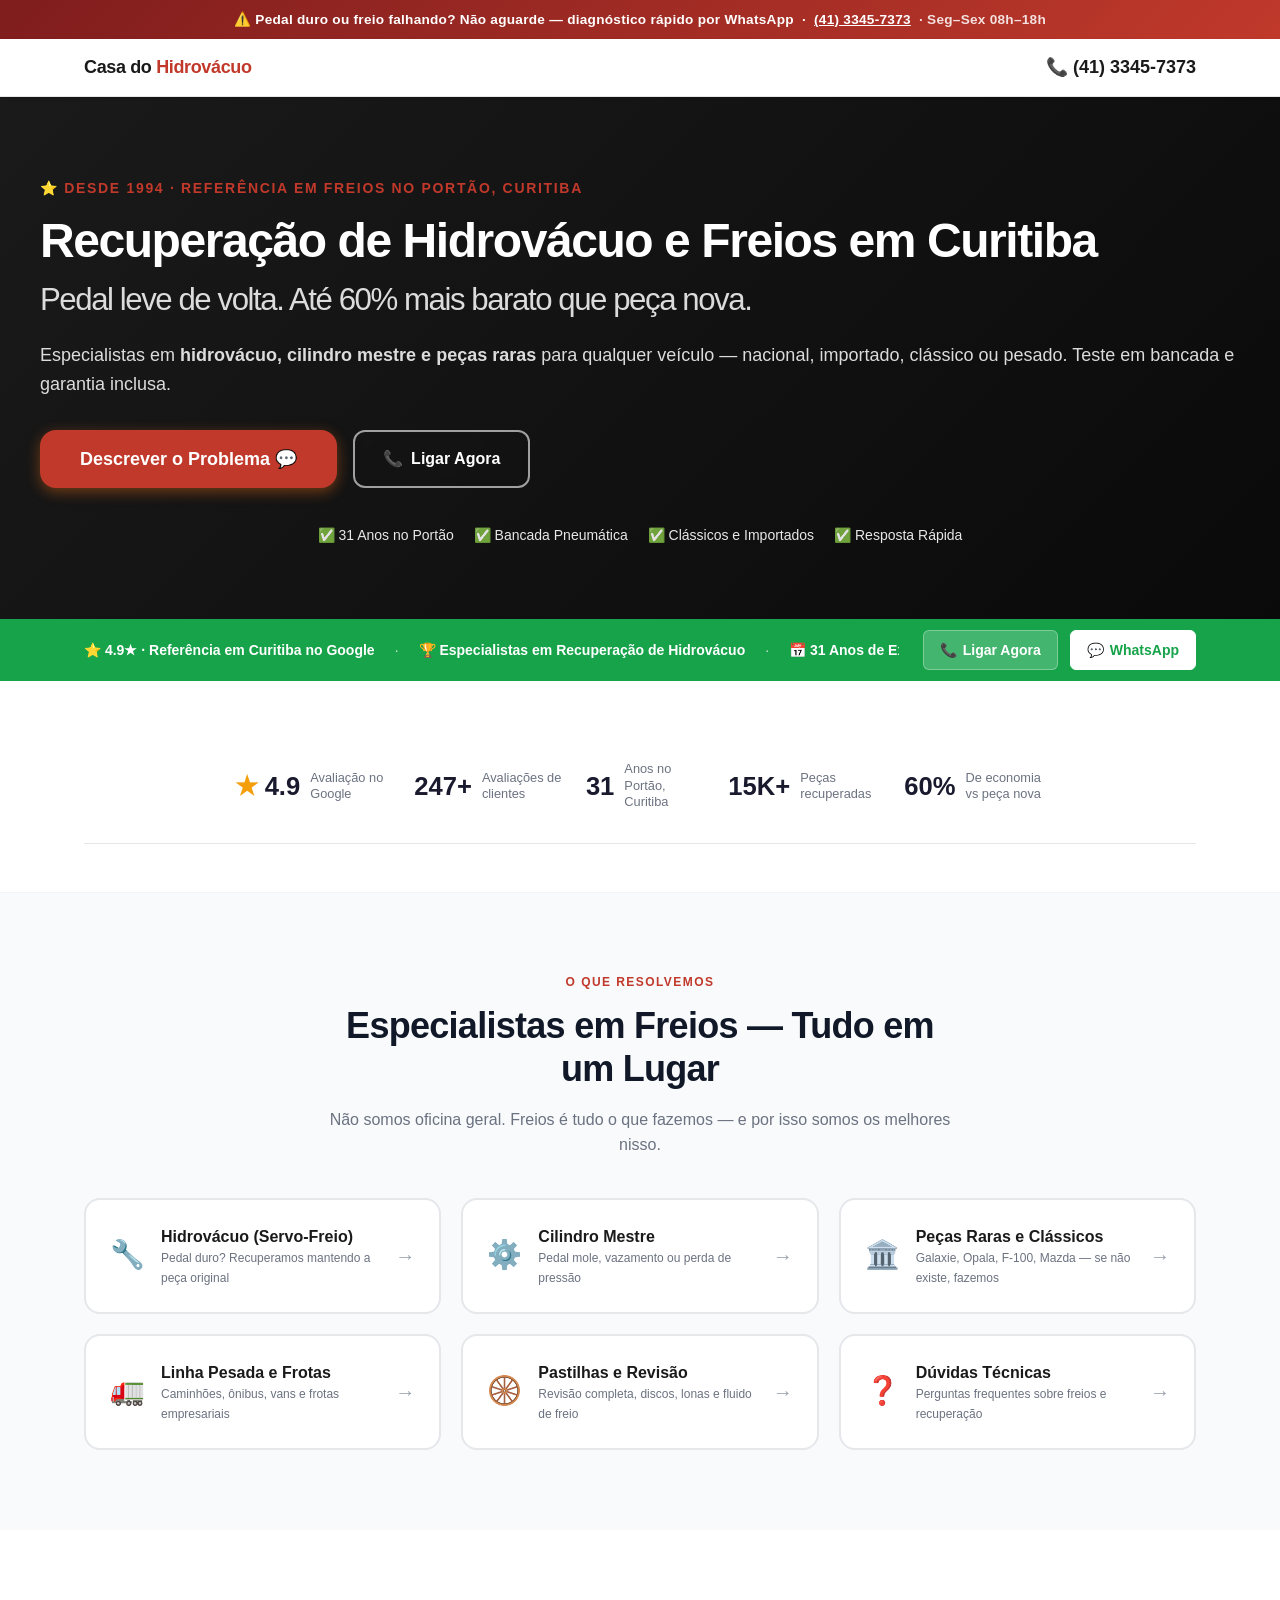
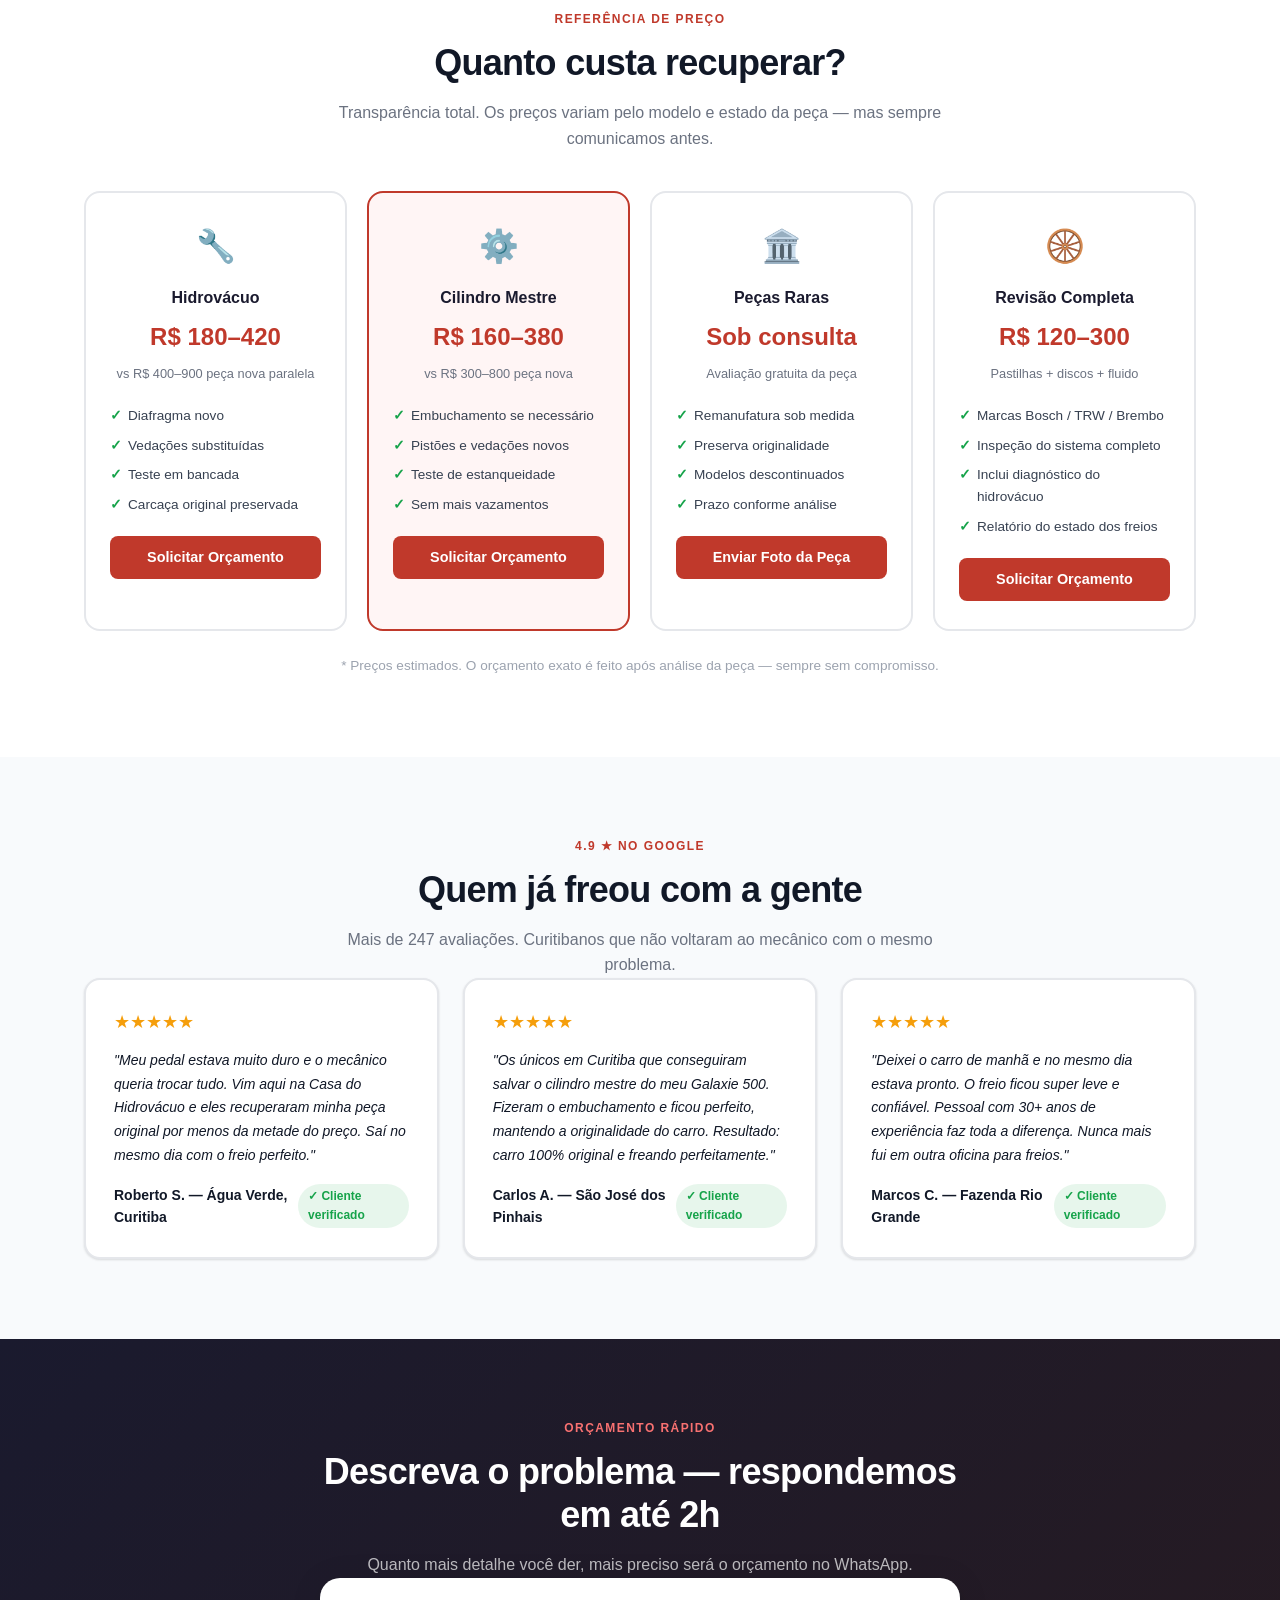
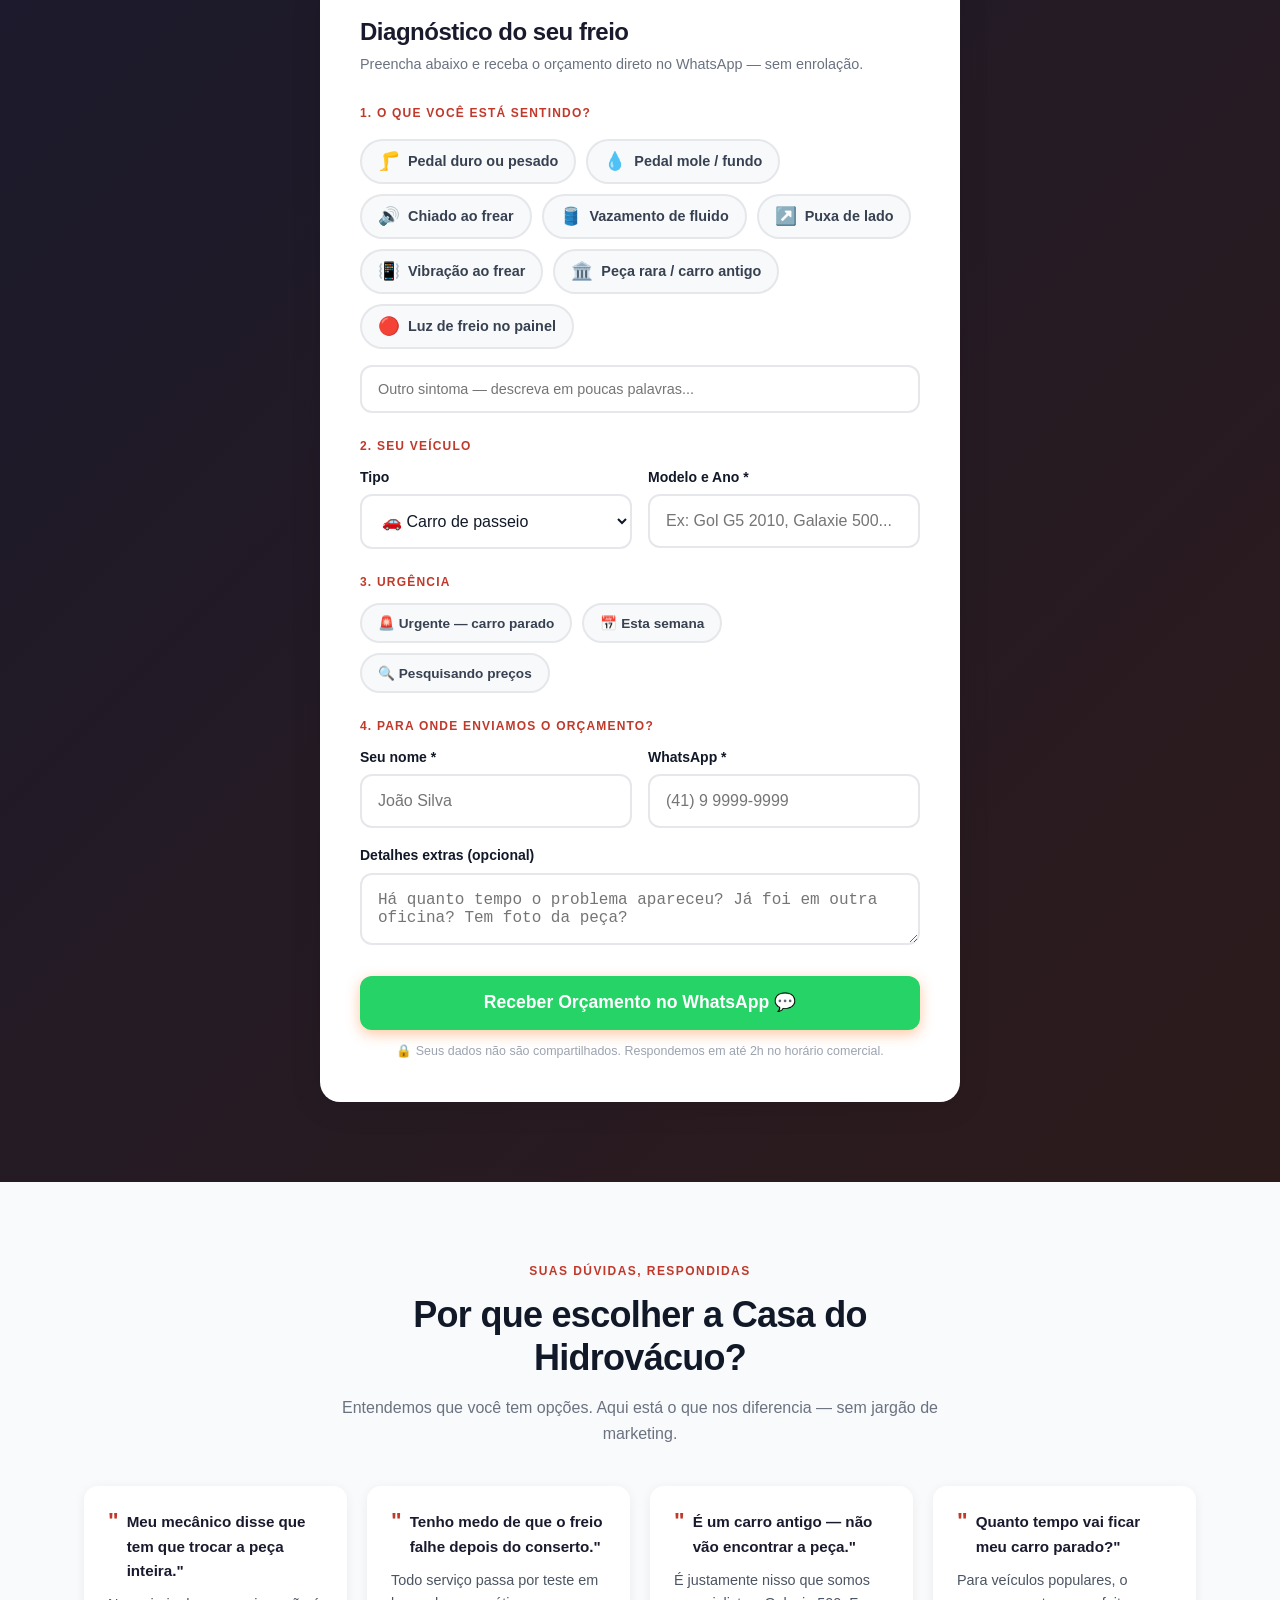
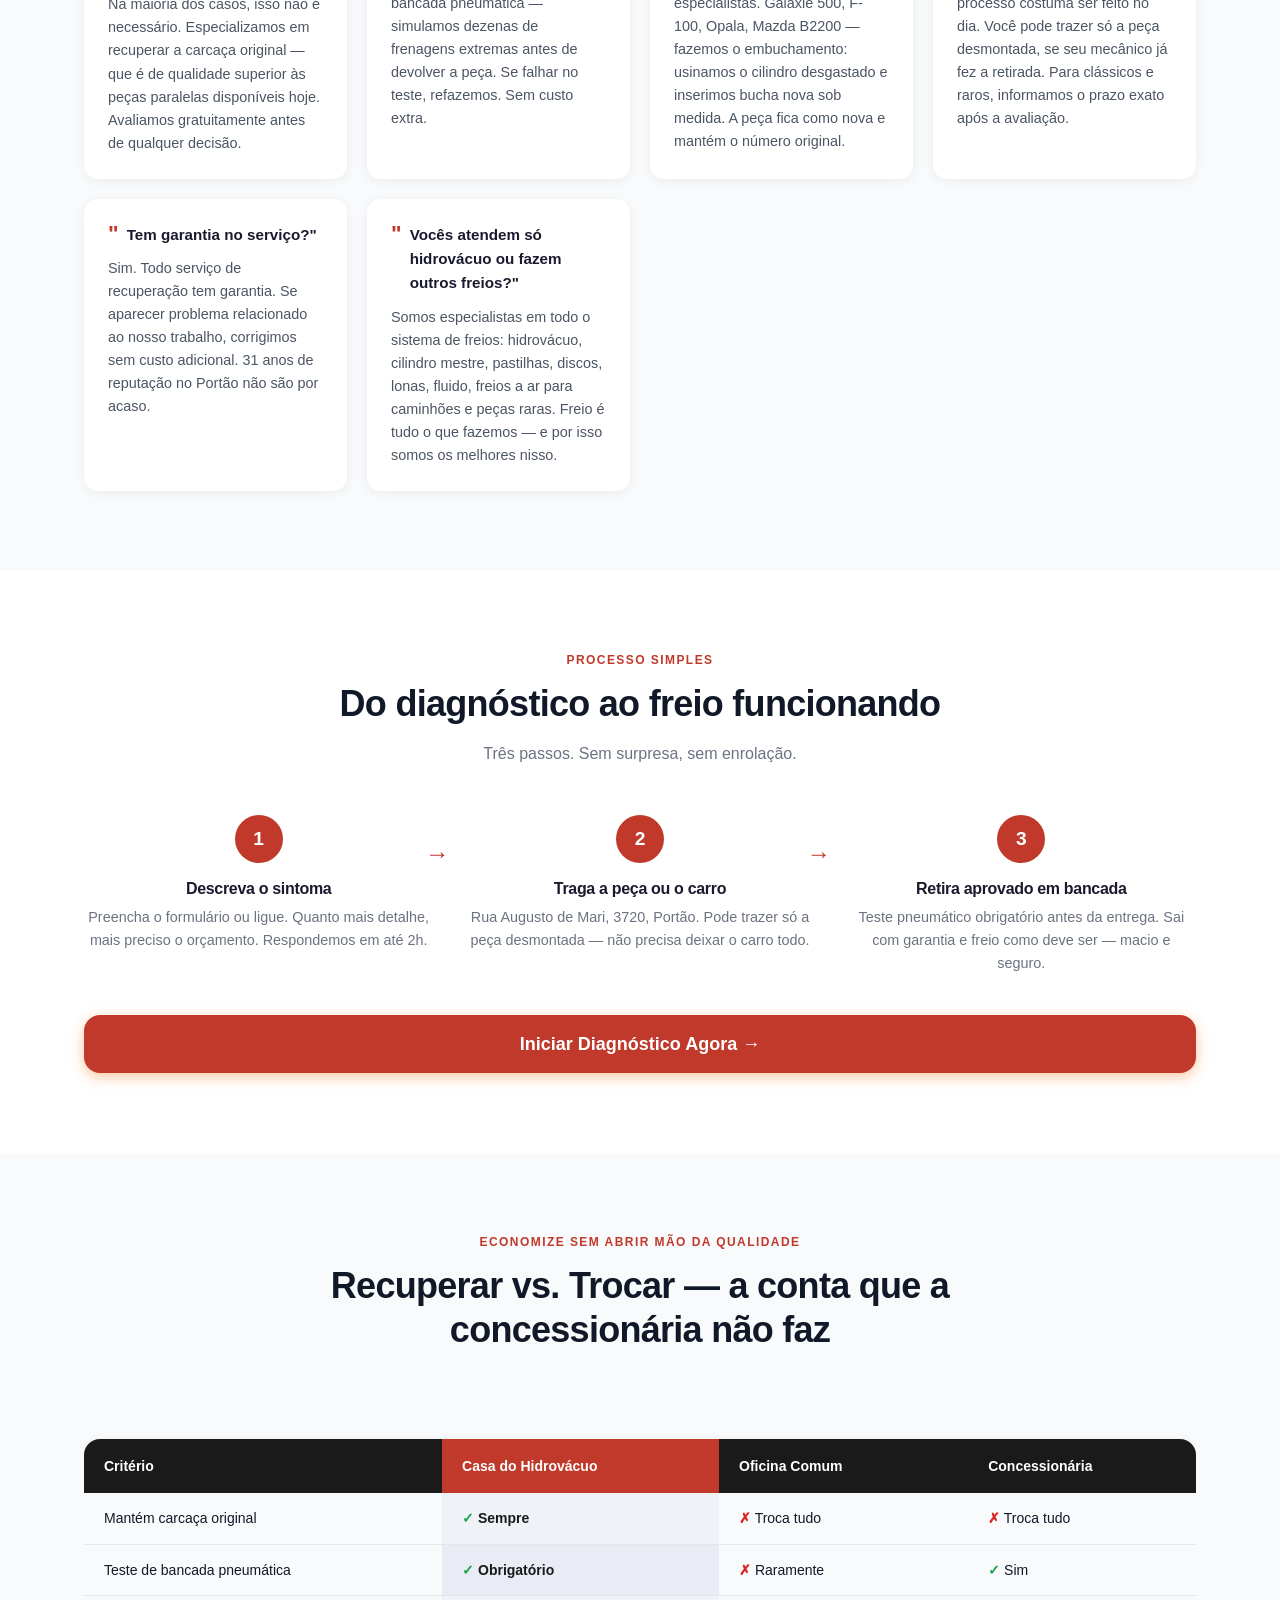
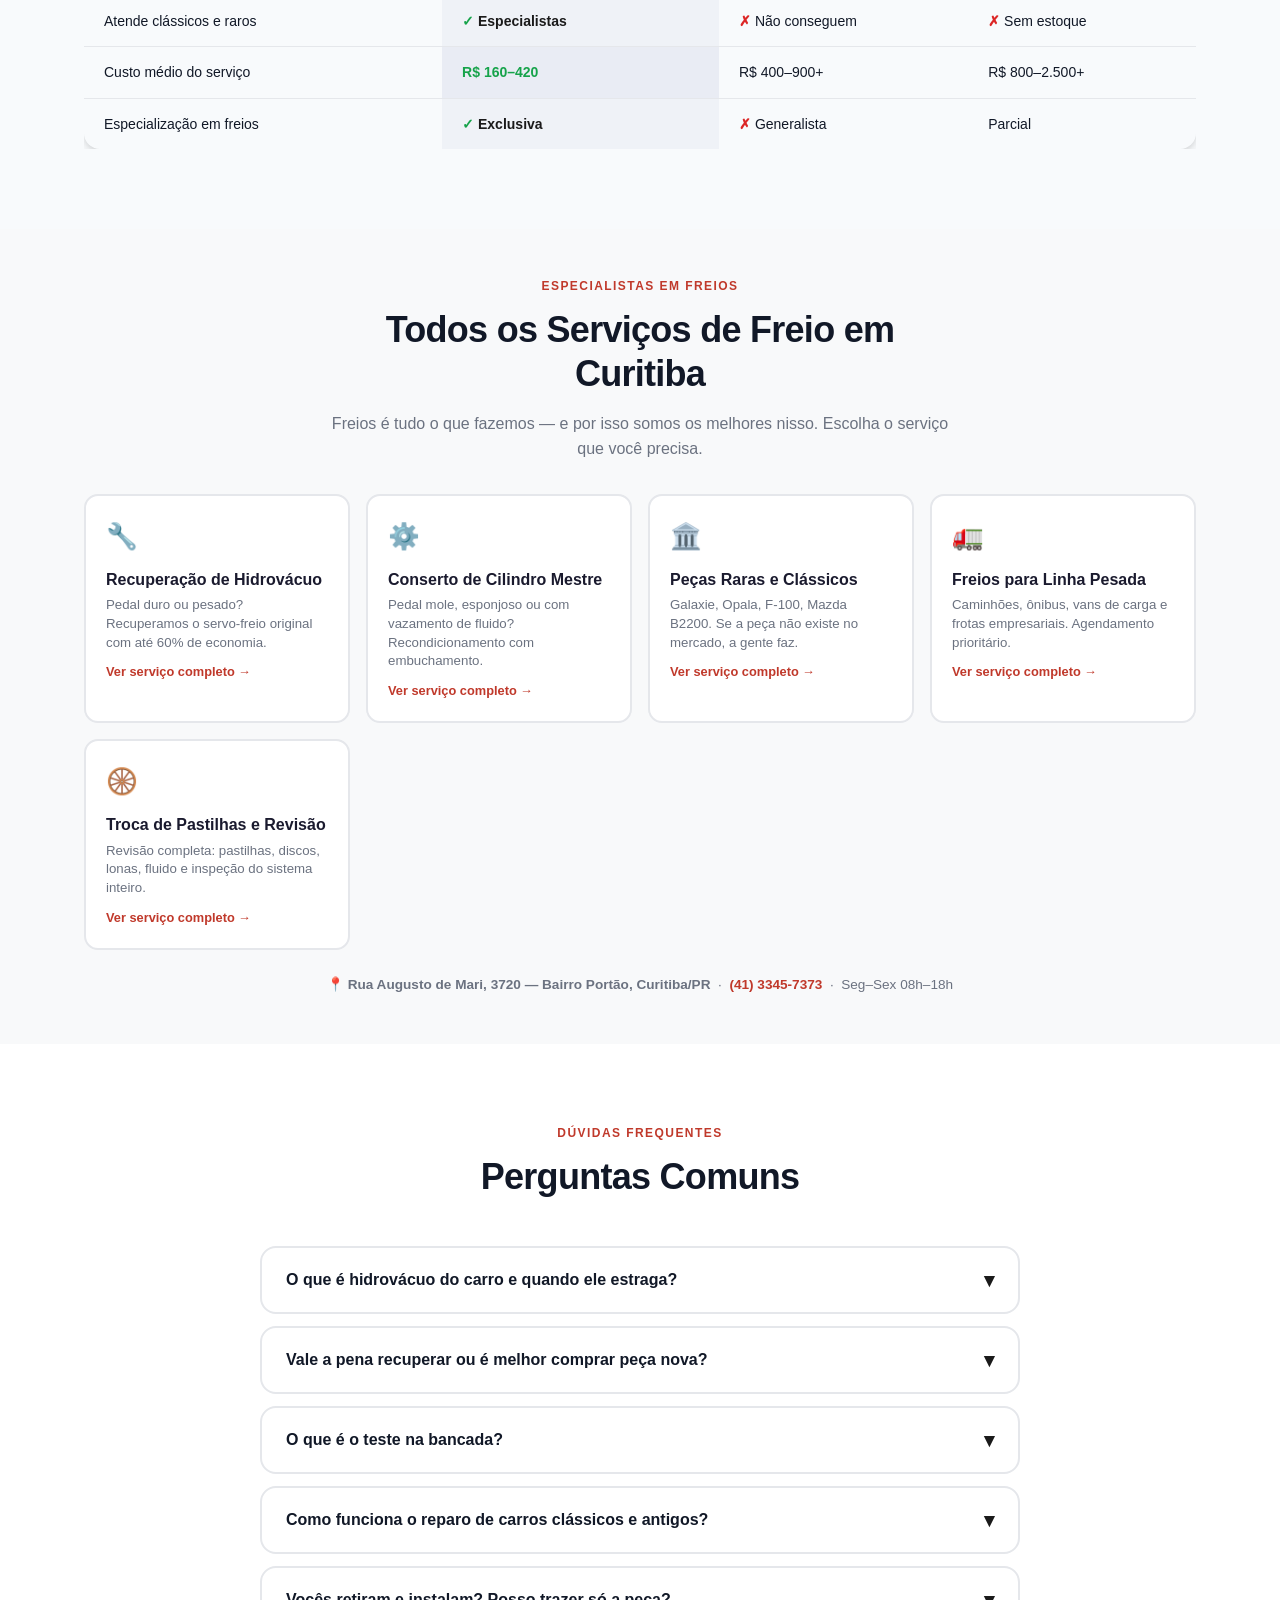
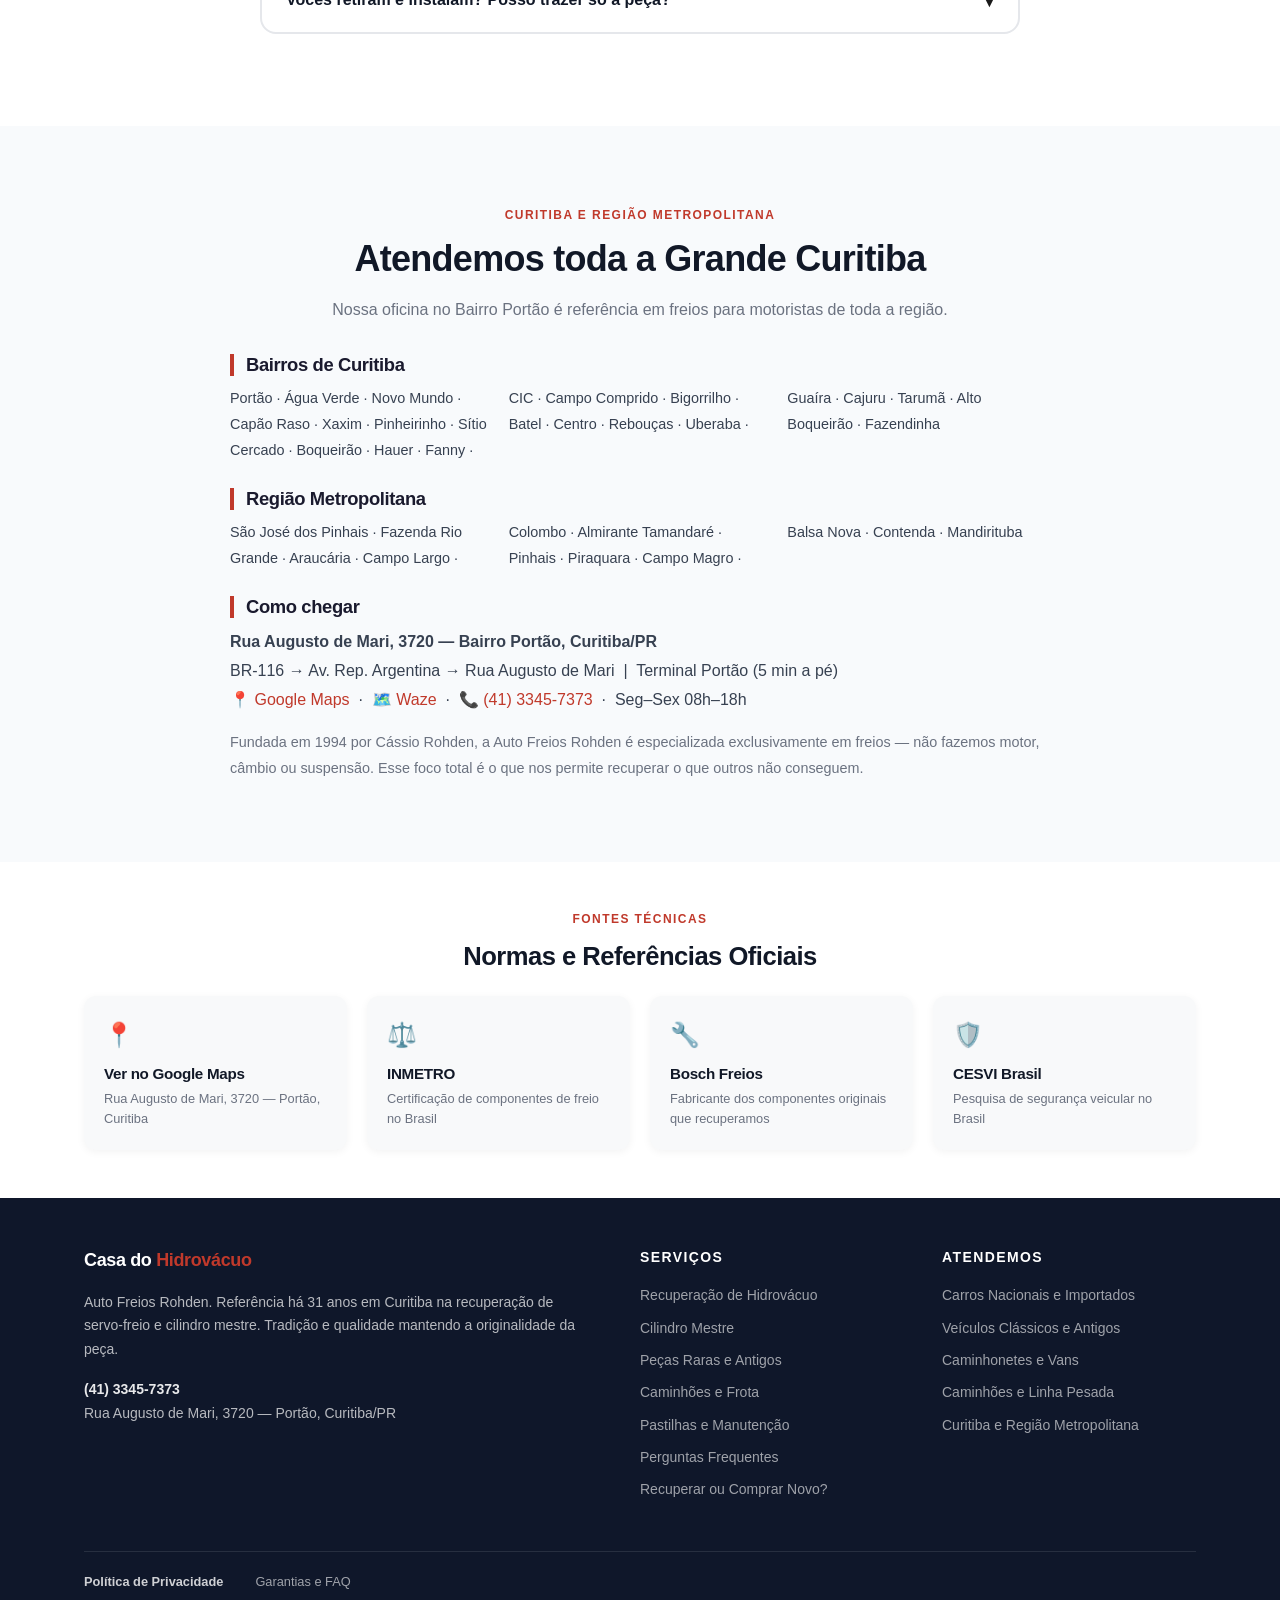
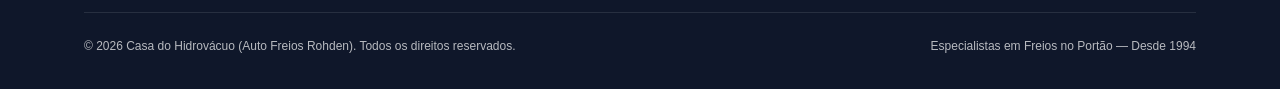
==== commit 31c09a3d: "fix: correções técnicas de SEO em 7 páginas - Removido DOCTYPE duplicado de 5 páginas (conserto-cili" ====
--- a/public/index.html
+++ b/public/index.html
@@ -327,7 +327,10 @@
       <div class="hero-inner">
         <div class="hero-content">
           <p class="hero-eyebrow">⭐ Desde 1994 · Referência em Freios no Portão, Curitiba</p>
-          <h1 class="headline-hero">Freio com problema?<br>A gente recupera.<br><span style="color:var(--color-accent)">Até 60% mais barato.</span></h1>
+          <h1 class="headline-hero">
+            Recuperação de Hidrovácuo e Freios em Curitiba<br>
+            <span style="font-size:0.65em;font-weight:500;opacity:0.85">Pedal leve de volta. Até 60% mais barato que peça nova.</span>
+          </h1>
           <p class="hero-sub">Especialistas em <strong>hidrovácuo, cilindro mestre e peças raras</strong> para qualquer veículo — nacional, importado, clássico ou pesado. Teste em bancada e garantia inclusa.</p>
           <div class="hero-ctas">
             <a href="#diagnostico" class="btn btn-primary btn-primary-xl" style="width:auto">Descrever o Problema 💬</a>
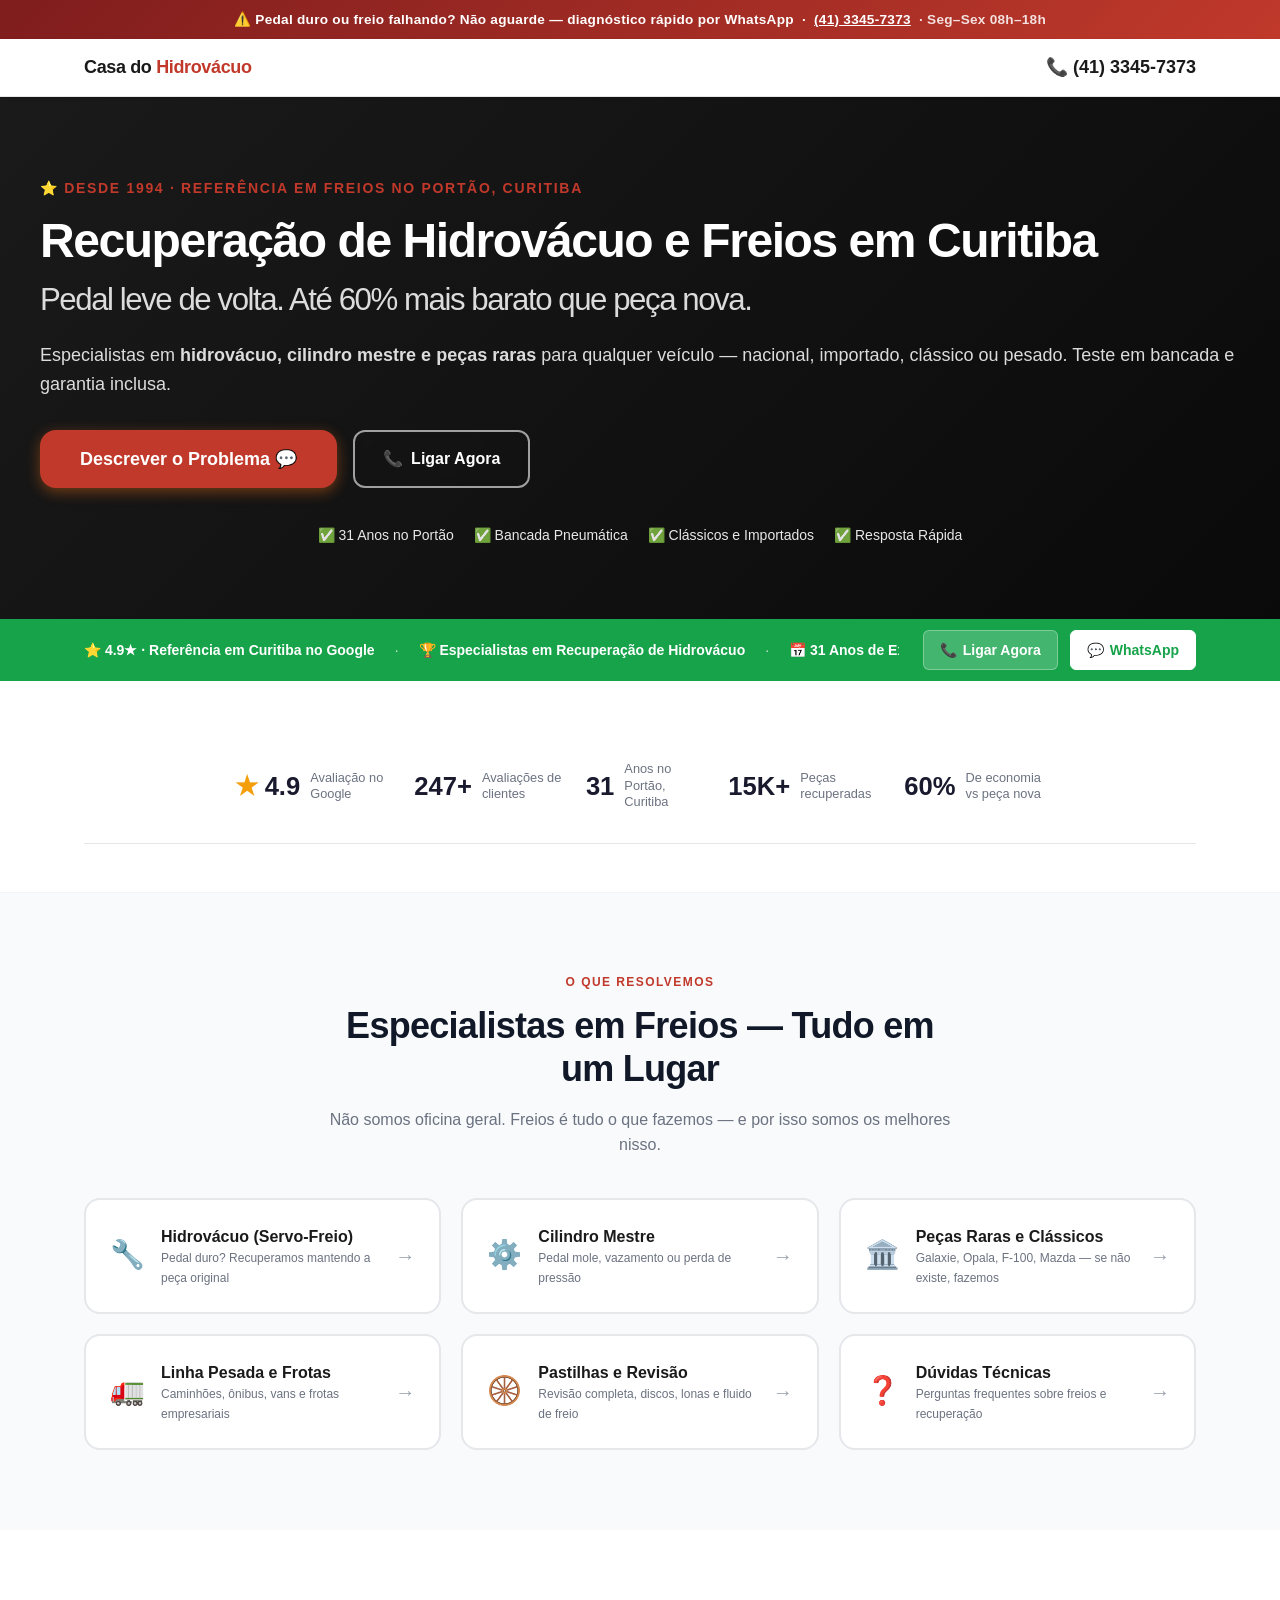
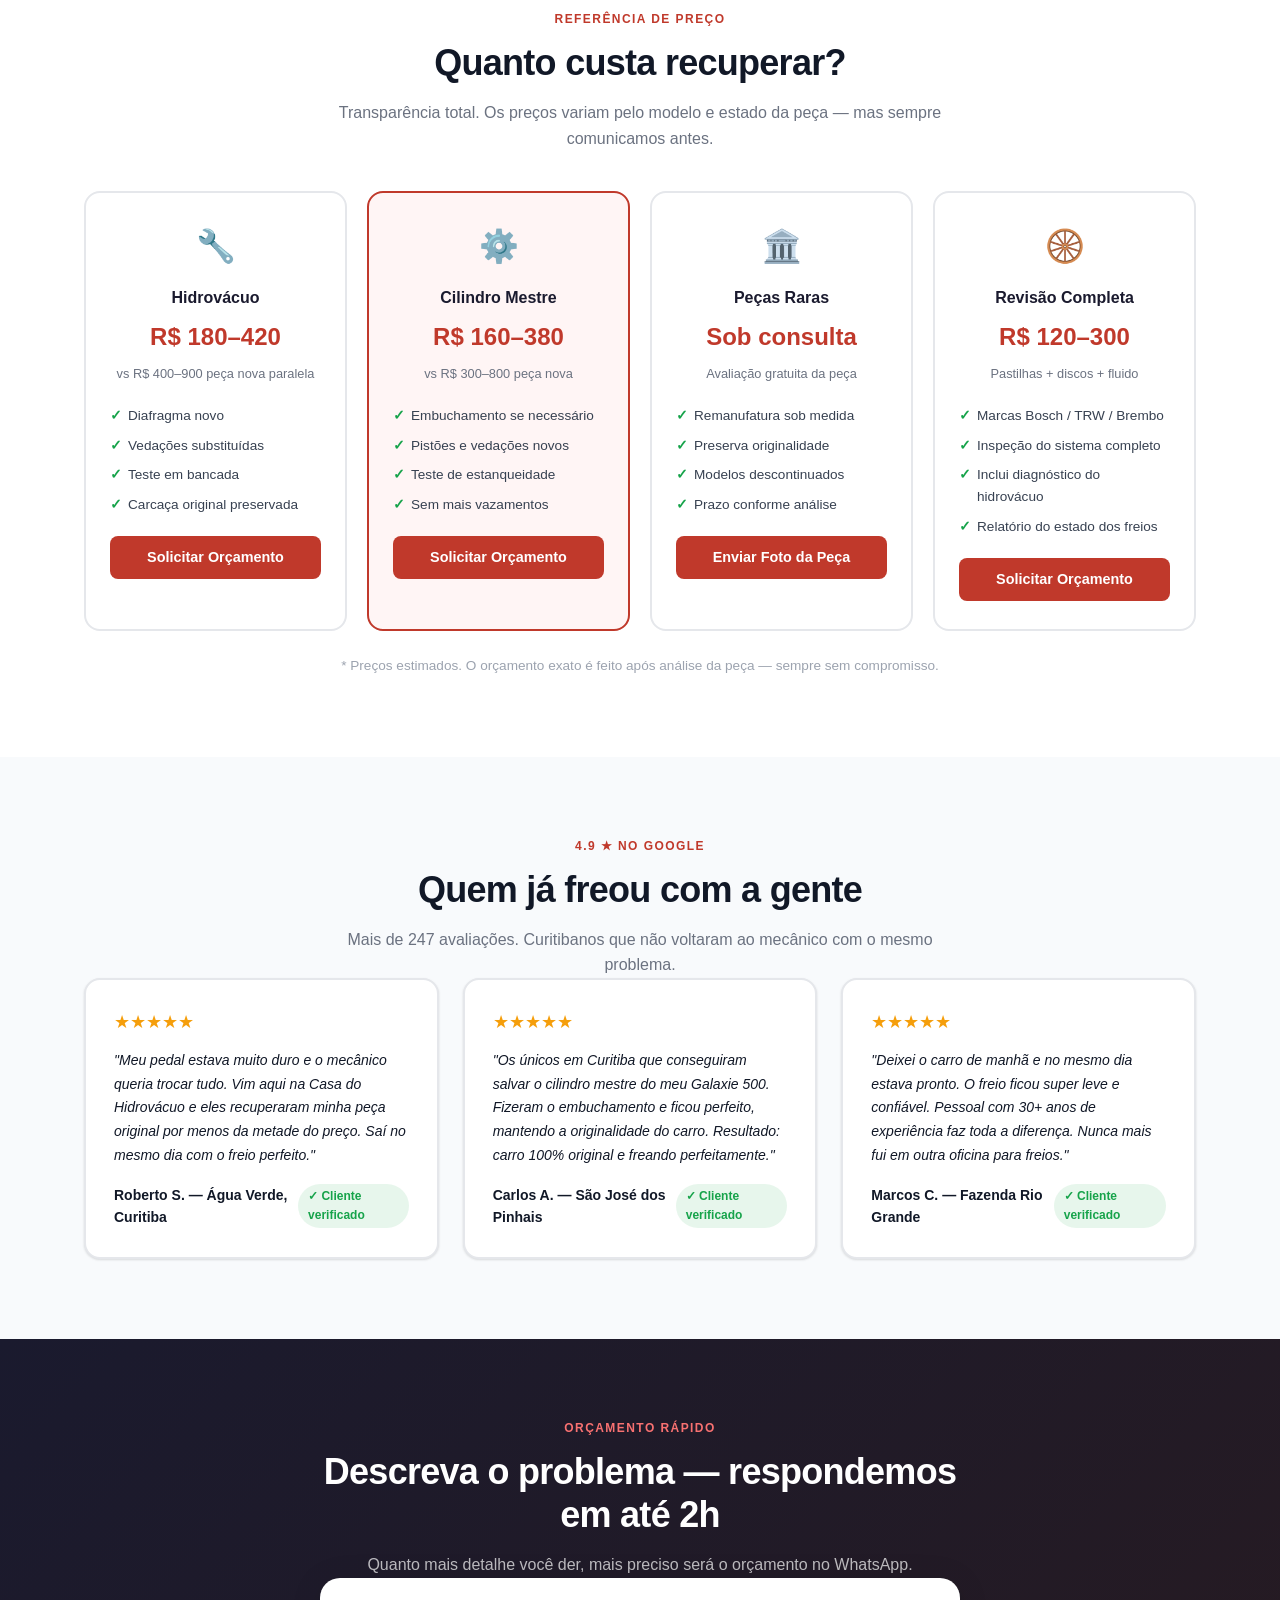
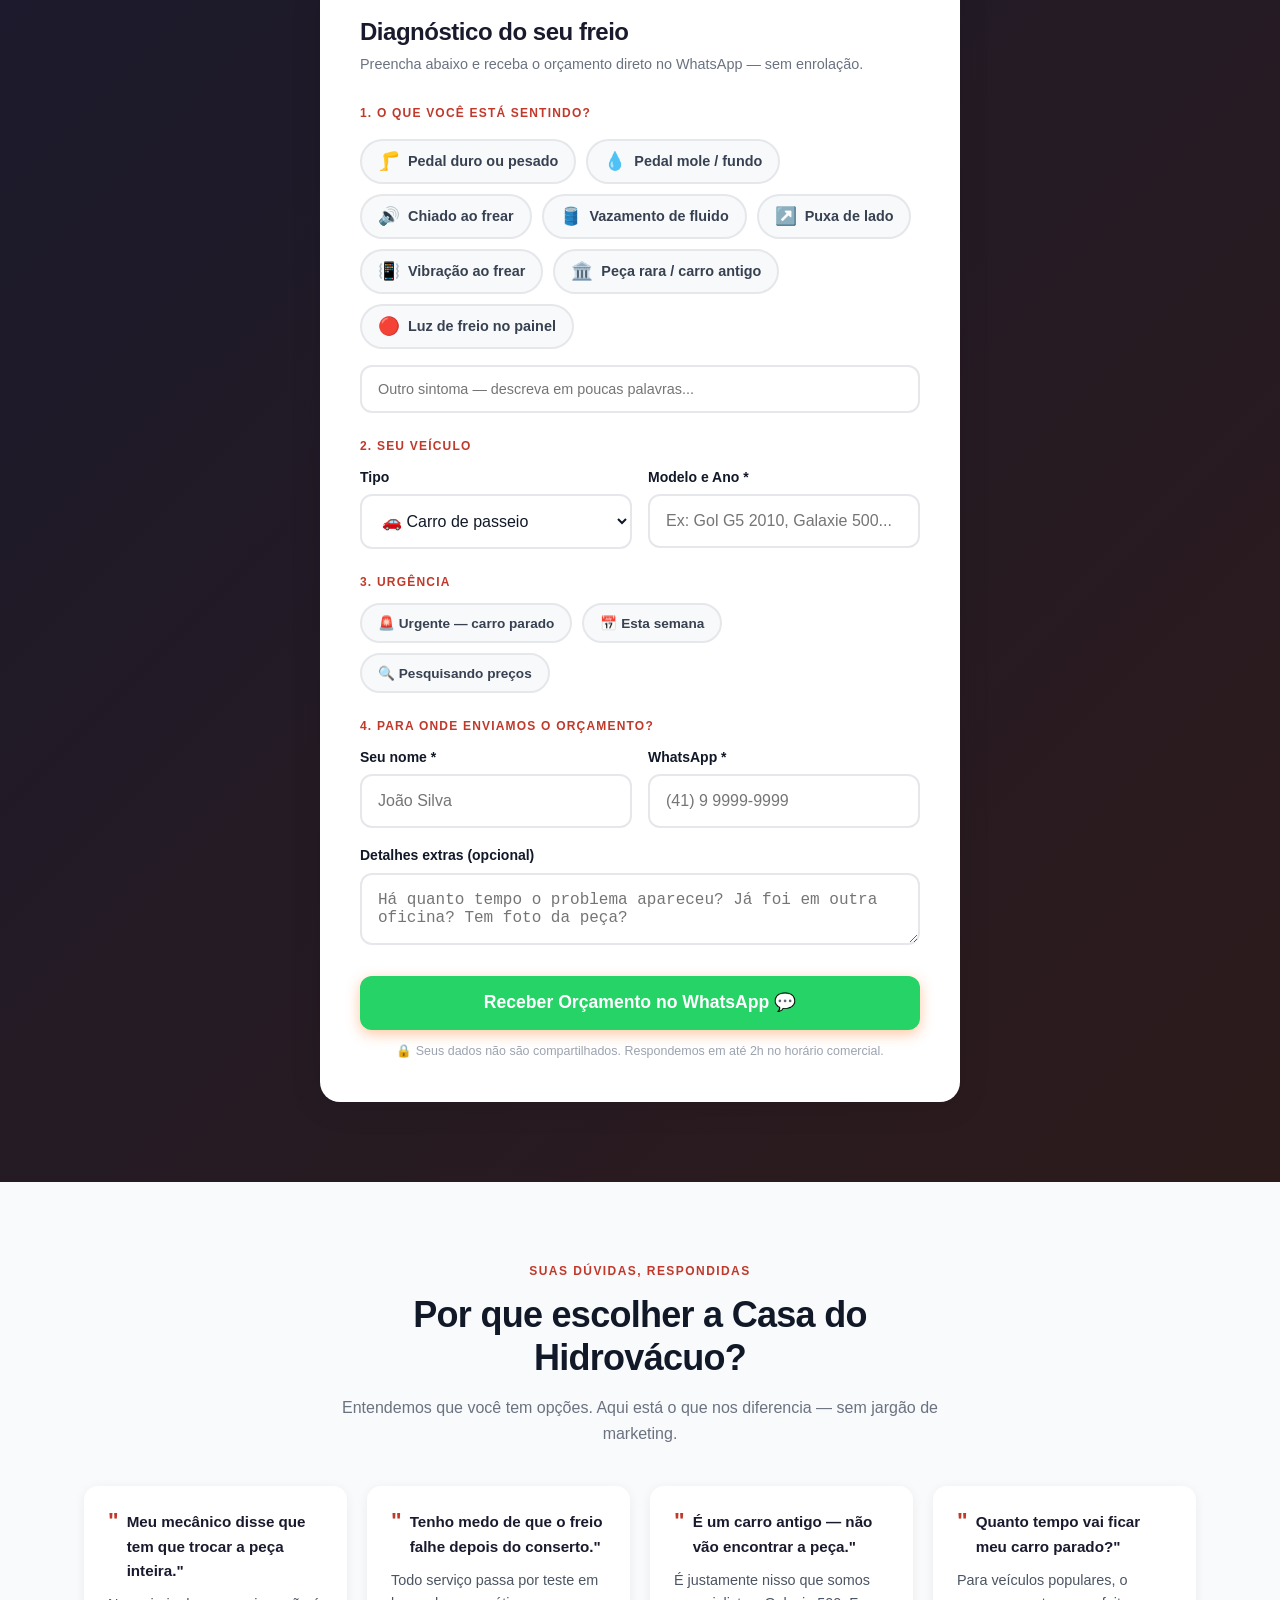
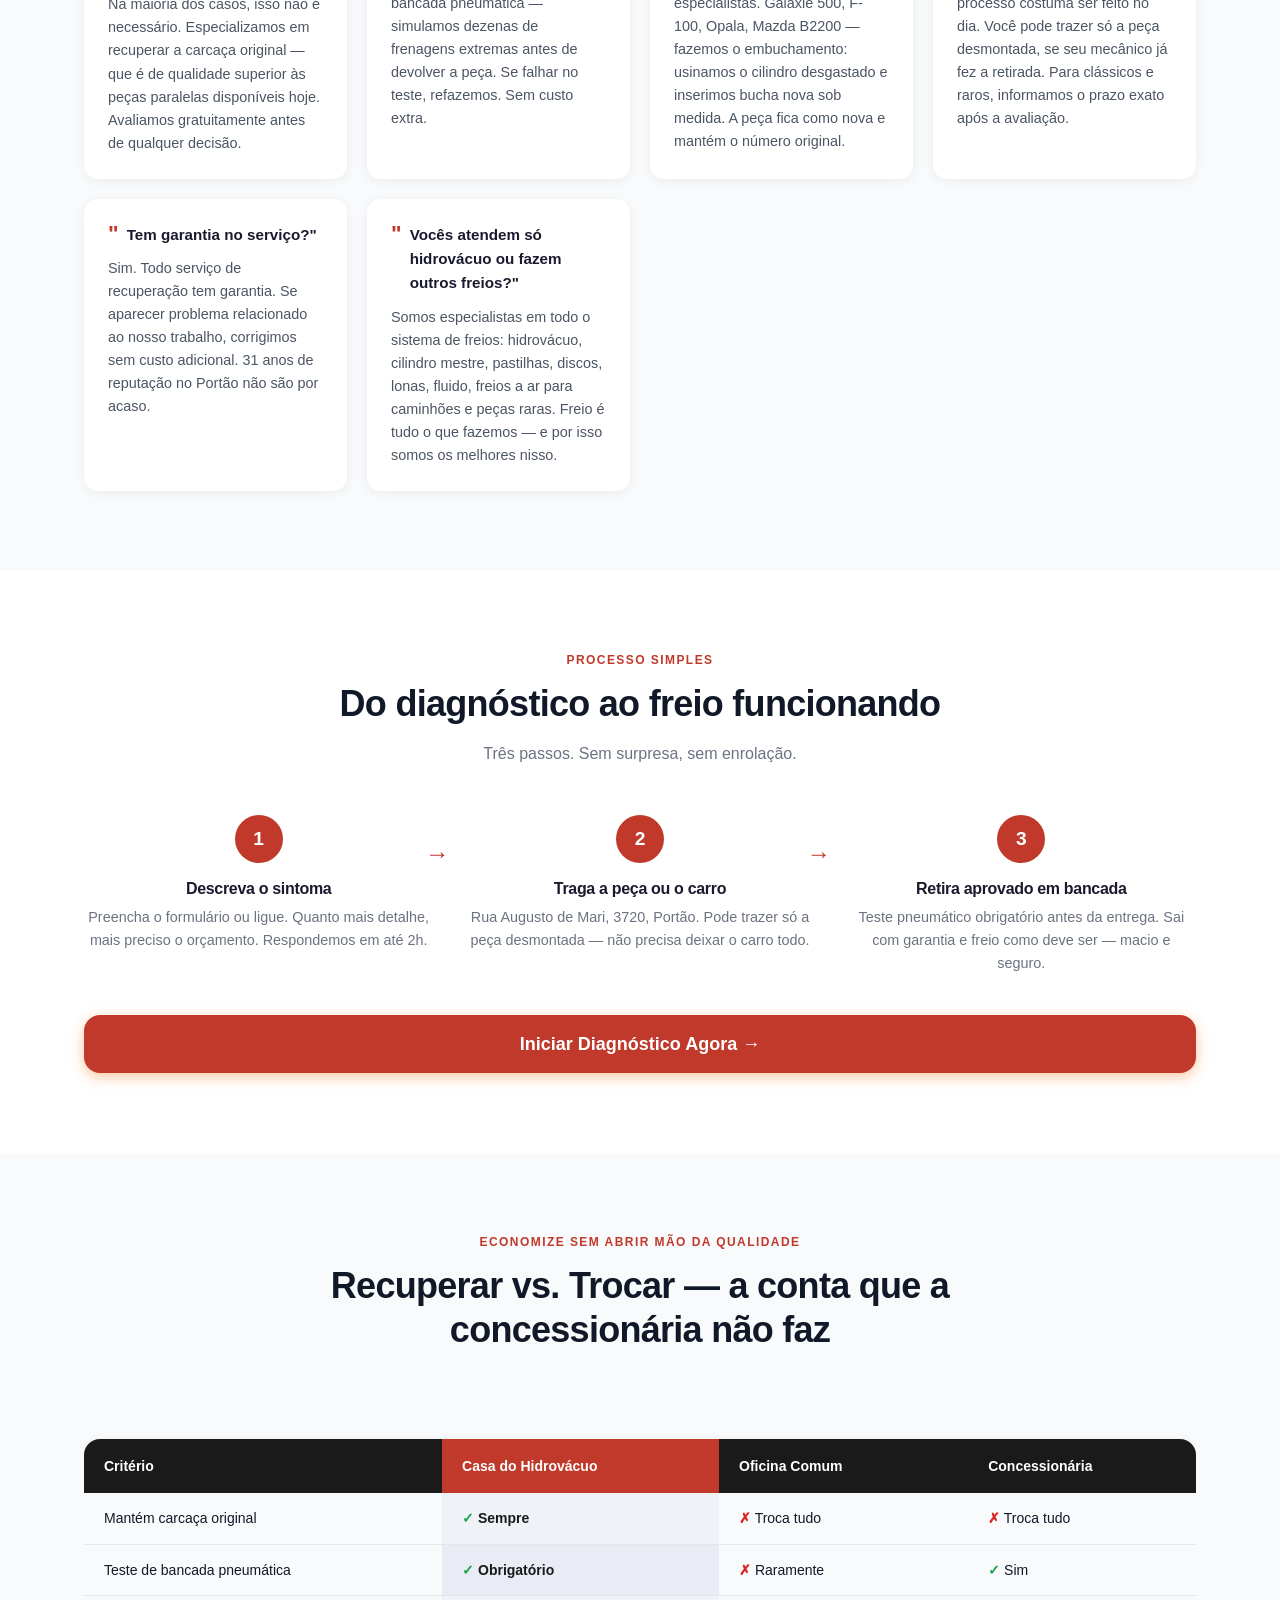
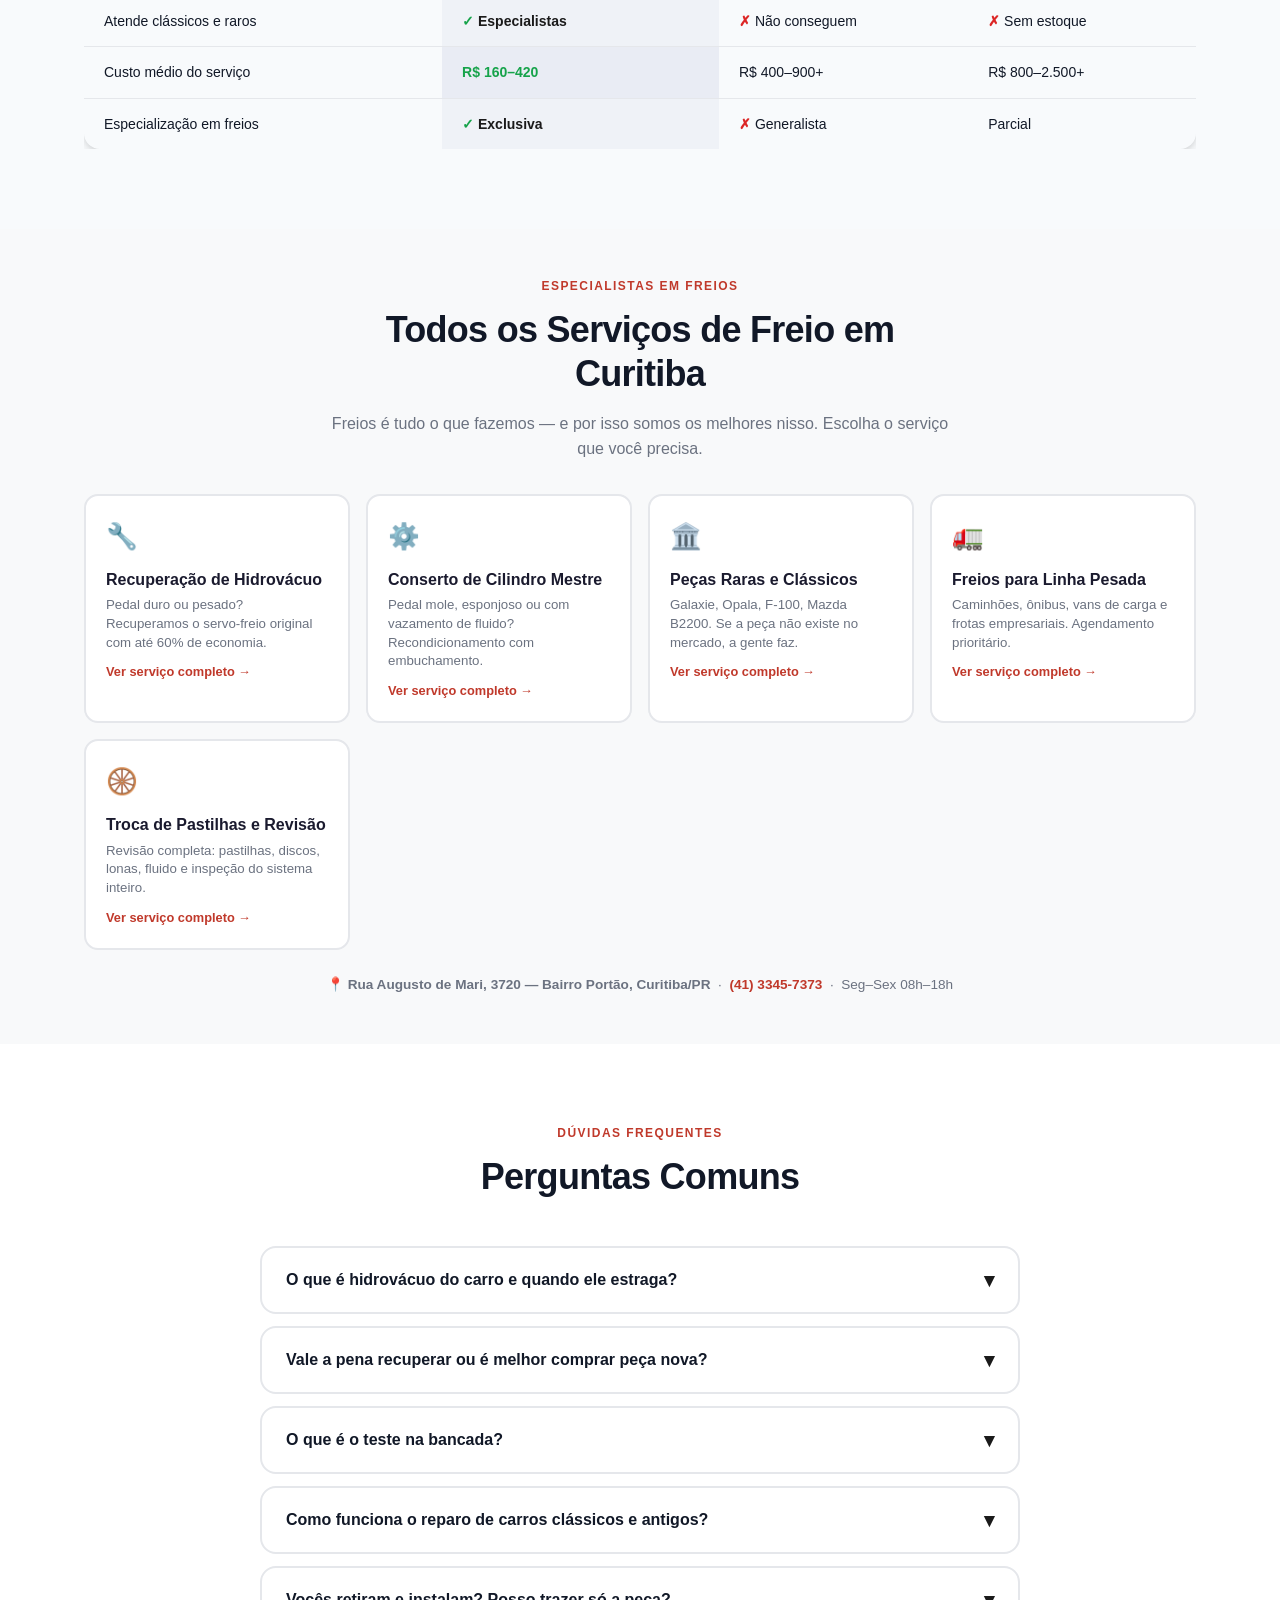
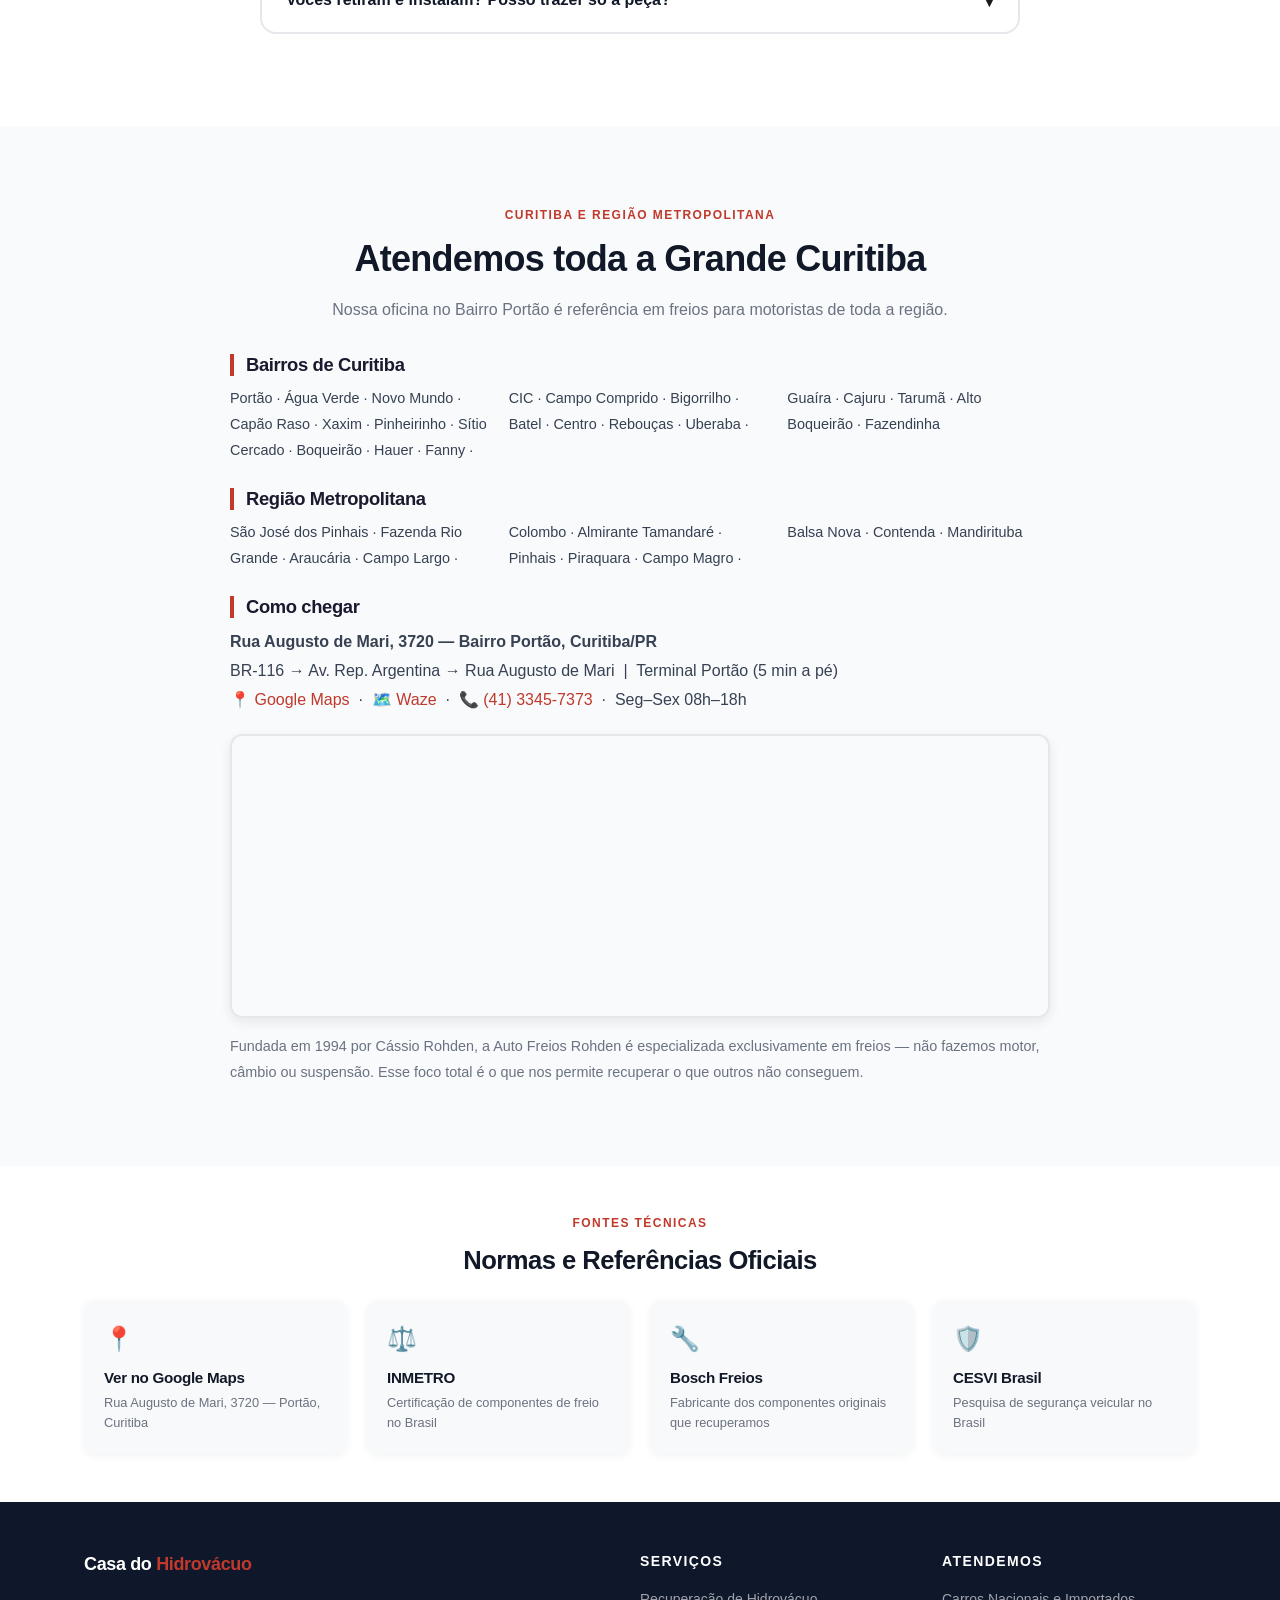
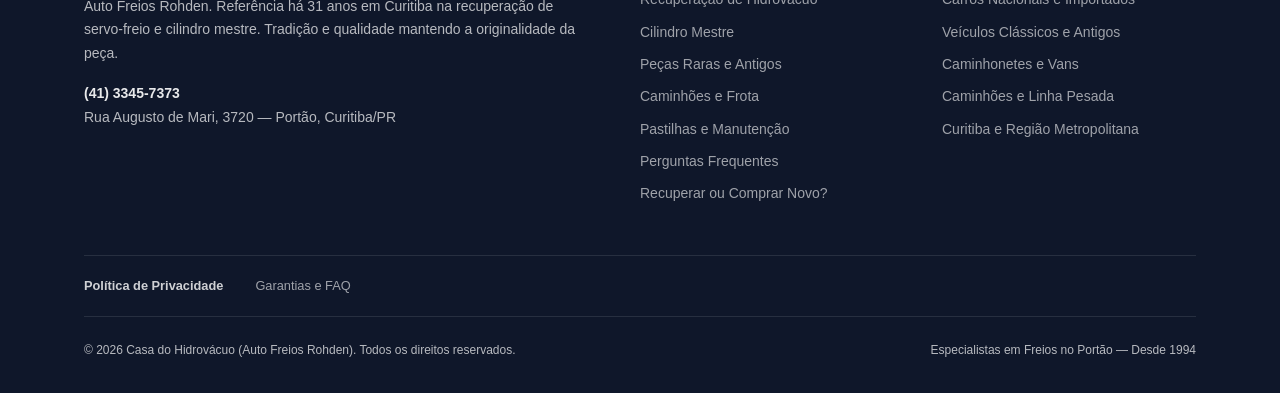
==== commit 1b41b8df: "fix: correções técnicas completas + página /sobre + Maps embed CORREÇÕES TÉCNICAS: - Links placehold" ====
--- a/public/index.html
+++ b/public/index.html
@@ -896,9 +896,21 @@
           <h3 style="font-size:1.15rem;font-weight:700;color:#1a1a2e;margin:24px 0 10px;border-left:4px solid #c0392b;padding-left:12px">Como chegar</h3>
           <p><strong>Rua Augusto de Mari, 3720 — Bairro Portão, Curitiba/PR</strong><br>
           BR-116 → Av. Rep. Argentina → Rua Augusto de Mari &nbsp;|&nbsp; Terminal Portão (5 min a pé)<br>
-          📍 <a href="https://maps.app.goo.gl/casadohidrovacuo" target="_blank" rel="noopener noreferrer" style="color:#c0392b">Google Maps</a> &nbsp;·&nbsp;
+          📍 <a href="https://maps.google.com/maps?q=Auto+Freios+Rohden,+Rua+Augusto+de+Mari,+3720,+Portão,+Curitiba+-+PR" target="_blank" rel="noopener noreferrer" style="color:#c0392b">Google Maps</a> &nbsp;·&nbsp;
           🗺️ <a href="https://waze.com/ul?q=Casa+do+Hidrovacuo+Curitiba" target="_blank" rel="noopener noreferrer" style="color:#c0392b">Waze</a> &nbsp;·&nbsp;
           📞 <a href="tel:+554133457373" style="color:#c0392b">(41) 3345-7373</a> &nbsp;·&nbsp; Seg–Sex 08h–18h</p>
+          <div style="margin-top:20px;border-radius:12px;overflow:hidden;border:2px solid #e5e7eb;box-shadow:0 4px 12px rgba(0,0,0,0.08)">
+            <iframe
+              title="Localização Casa do Hidrovácuo — Rua Augusto de Mari, 3720, Portão, Curitiba PR"
+              src="https://www.google.com/maps/embed?pb=!1m18!1m12!1m3!1d3603.5!2d-49.3012!3d-25.4589!2m3!1f0!2f0!3f0!3m2!1i1024!2i768!4f13.1!3m3!1m2!1s0x0%3A0x0!2sRua+Augusto+de+Mari%2C+3720%2C+Port%C3%A3o%2C+Curitiba+-+PR!5e0!3m2!1spt!2sbr!4v1713000000000!5m2!1spt!2sbr"
+              width="100%"
+              height="280"
+              style="border:0;display:block"
+              allowfullscreen=""
+              loading="lazy"
+              referrerpolicy="no-referrer-when-downgrade">
+            </iframe>
+          </div>
           <p style="margin-top:16px;font-size:0.9rem;color:#6b7280">Fundada em 1994 por Cássio Rohden, a Auto Freios Rohden é especializada exclusivamente em freios — não fazemos motor, câmbio ou suspensão. Esse foco total é o que nos permite recuperar o que outros não conseguem.</p>
         </div>
       </div>
@@ -912,7 +924,7 @@
           <h2 class="headline-section" style="font-size:1.6rem">Normas e Referências Oficiais</h2>
         </div>
         <div class="authority-links-grid fade-up" style="display:grid;grid-template-columns:repeat(auto-fit,minmax(200px,1fr));gap:20px;margin-top:24px">
-          <a href="https://maps.app.goo.gl/casadohidrovacuo" target="_blank" rel="noopener noreferrer nofollow" class="auth-link-card" style="text-decoration:none;color:inherit;background:#f8f9fa;padding:20px;border-radius:12px;box-shadow:0 2px 8px rgba(0,0,0,0.05)">
+          <a href="https://maps.google.com/maps?q=Auto+Freios+Rohden,+Rua+Augusto+de+Mari,+3720,+Portão,+Curitiba+-+PR" target="_blank" rel="noopener noreferrer nofollow" class="auth-link-card" style="text-decoration:none;color:inherit;background:#f8f9fa;padding:20px;border-radius:12px;box-shadow:0 2px 8px rgba(0,0,0,0.05)">
             <div style="font-size:1.5rem;margin-bottom:10px">📍</div>
             <h3 style="font-size:0.95rem;margin-bottom:6px">Ver no Google Maps</h3>
             <p style="font-size:0.8rem;color:#6b7280">Rua Augusto de Mari, 3720 — Portão, Curitiba</p>
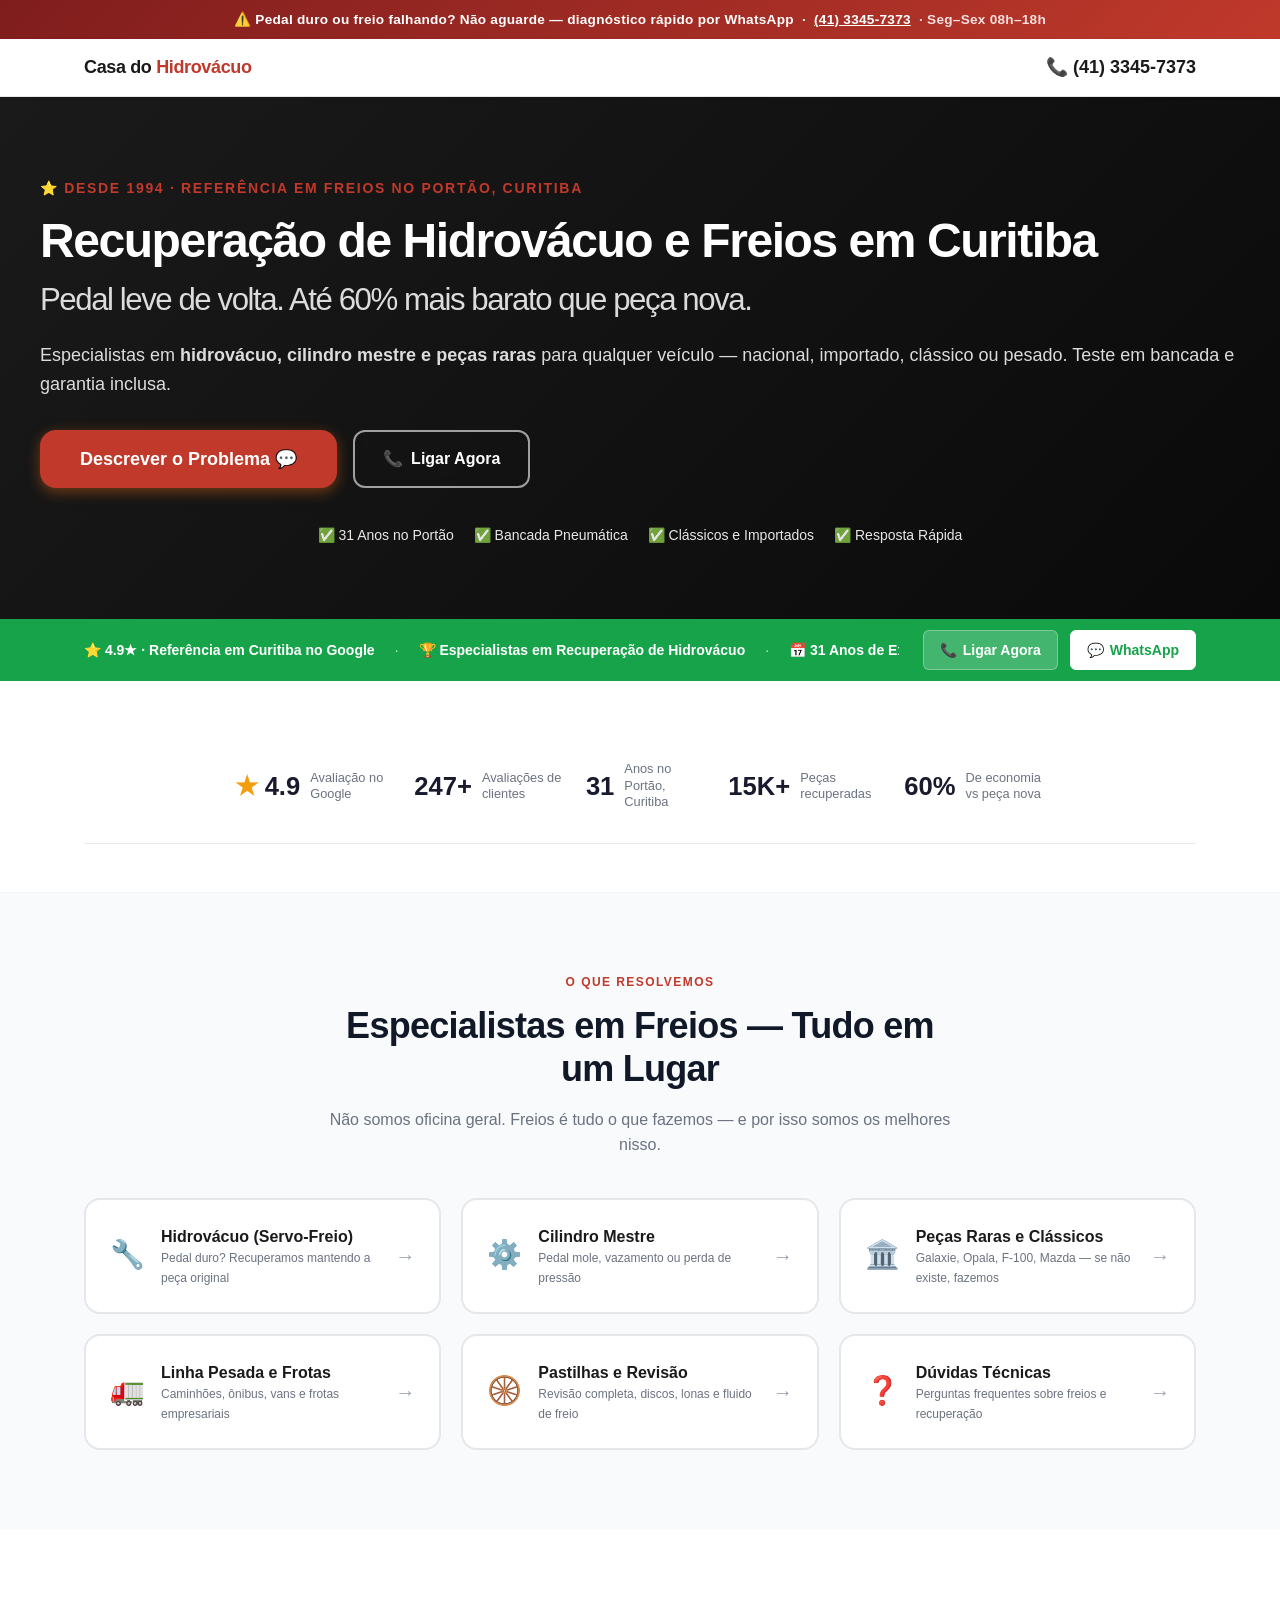
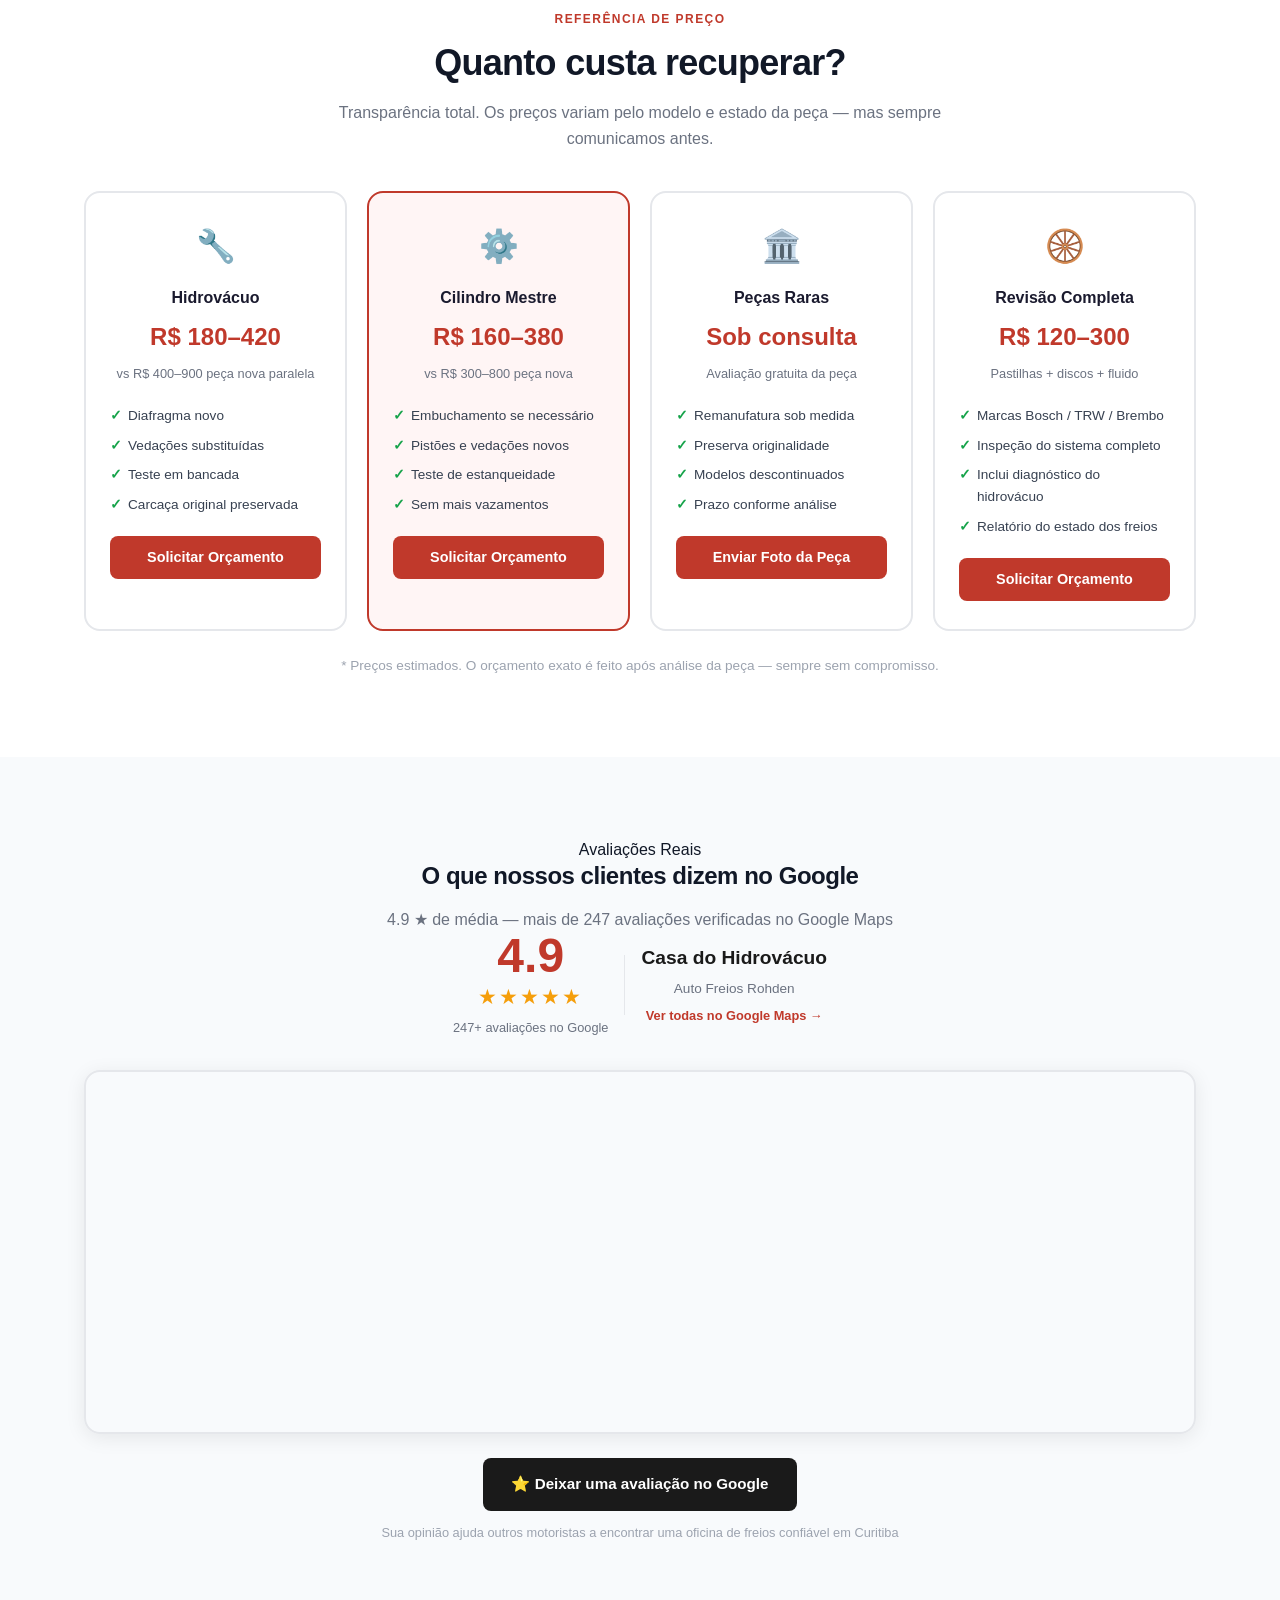
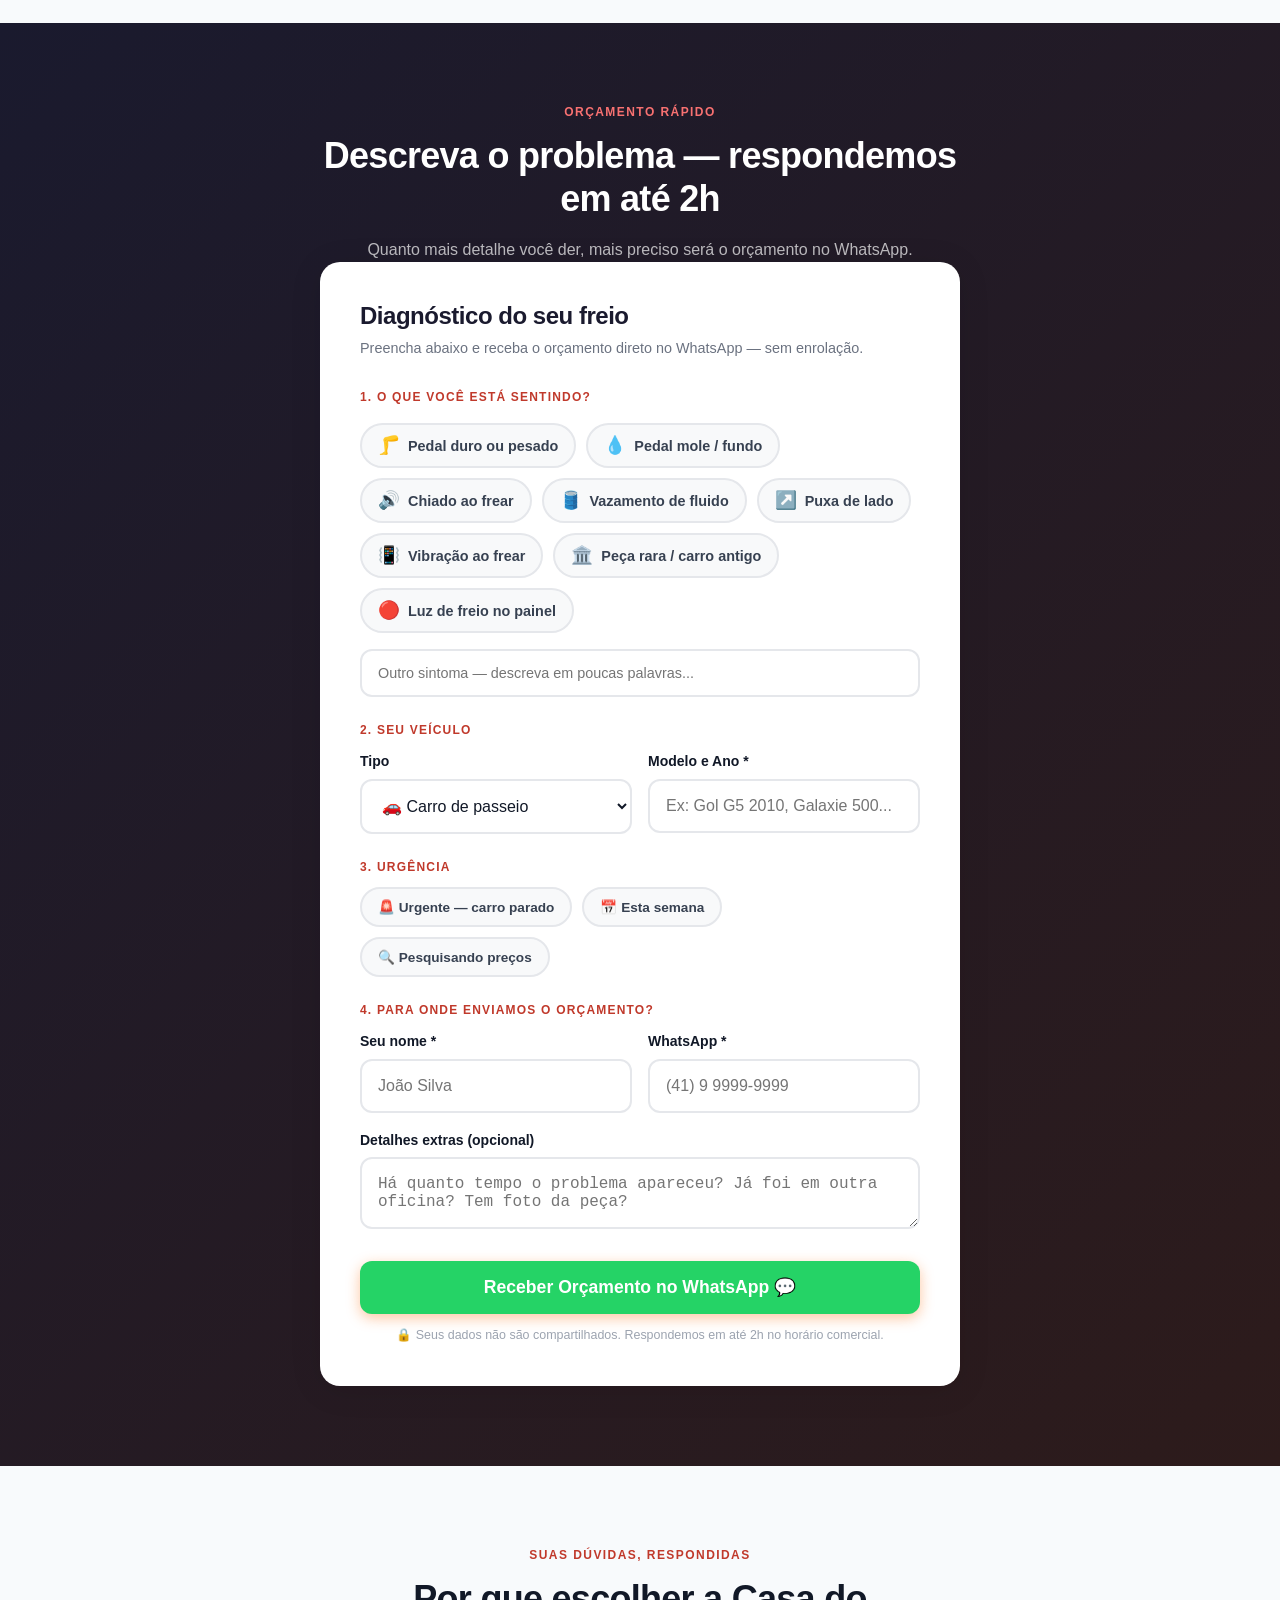
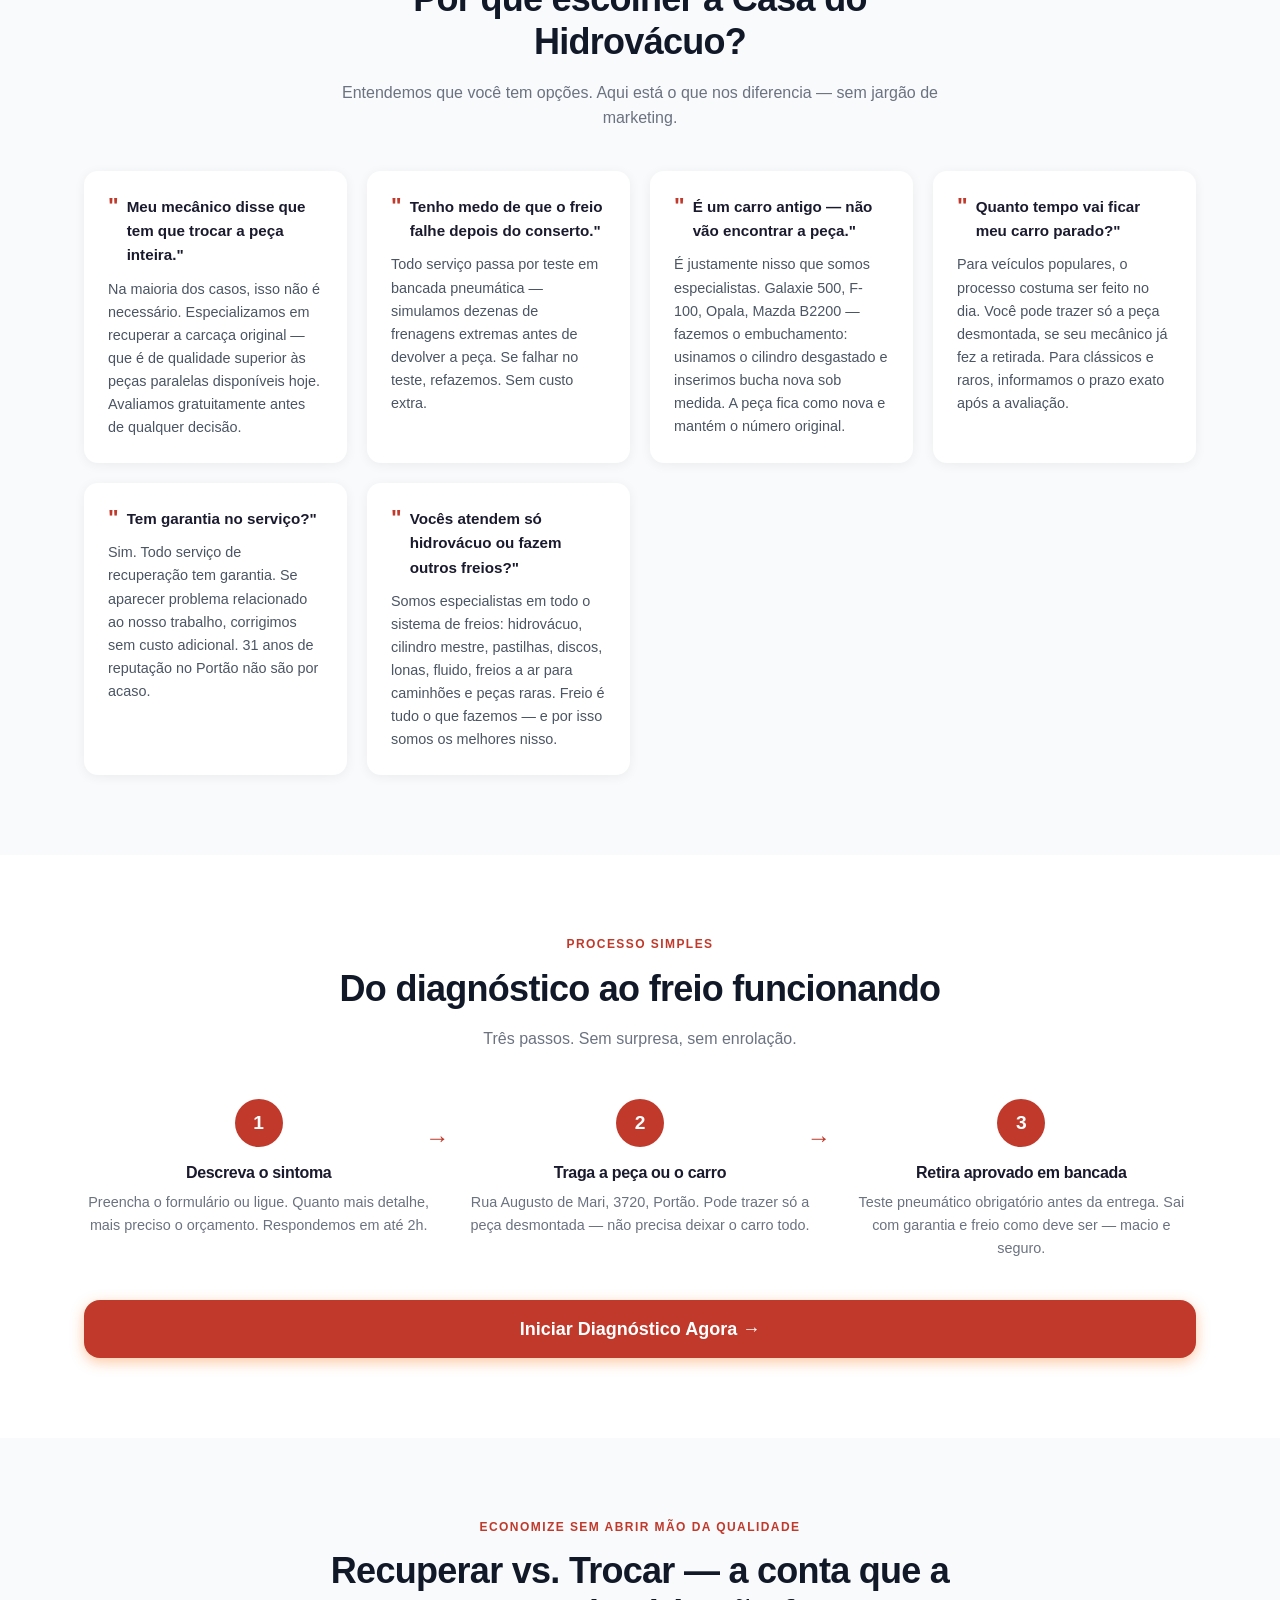
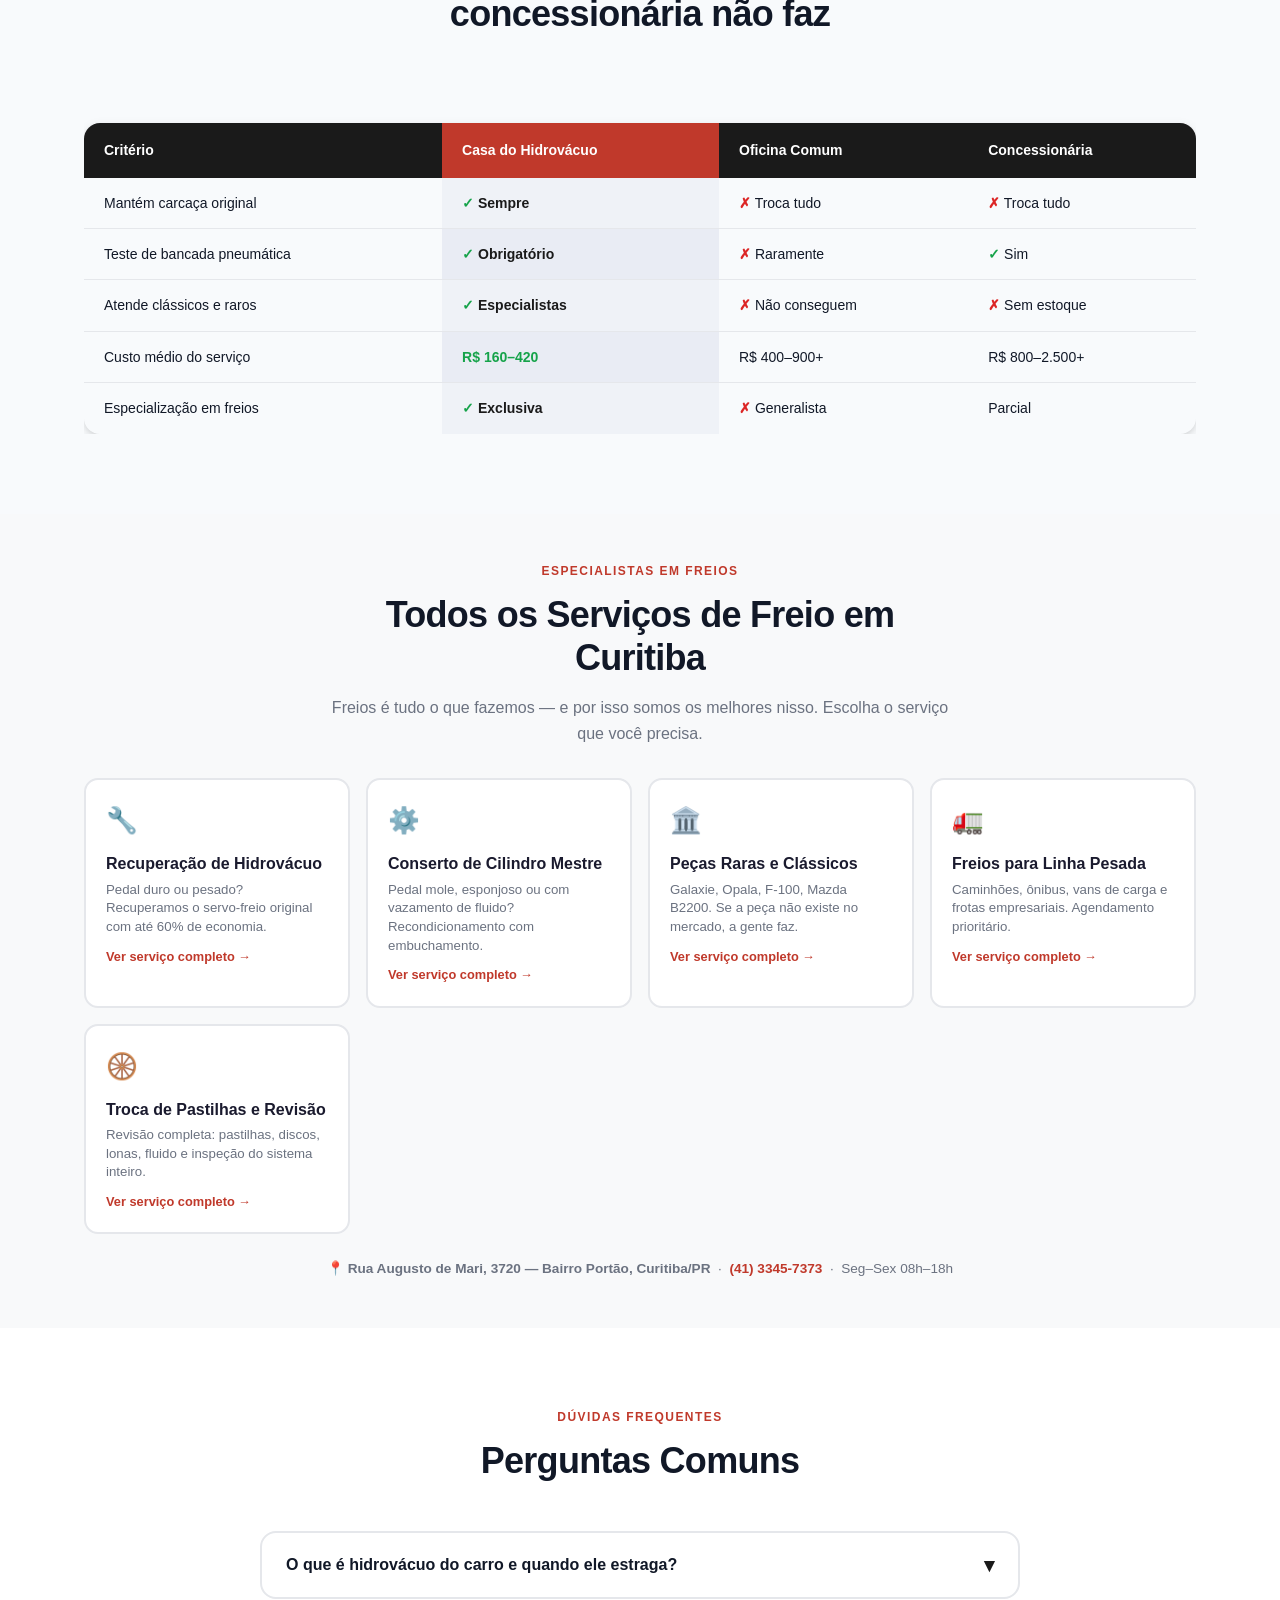
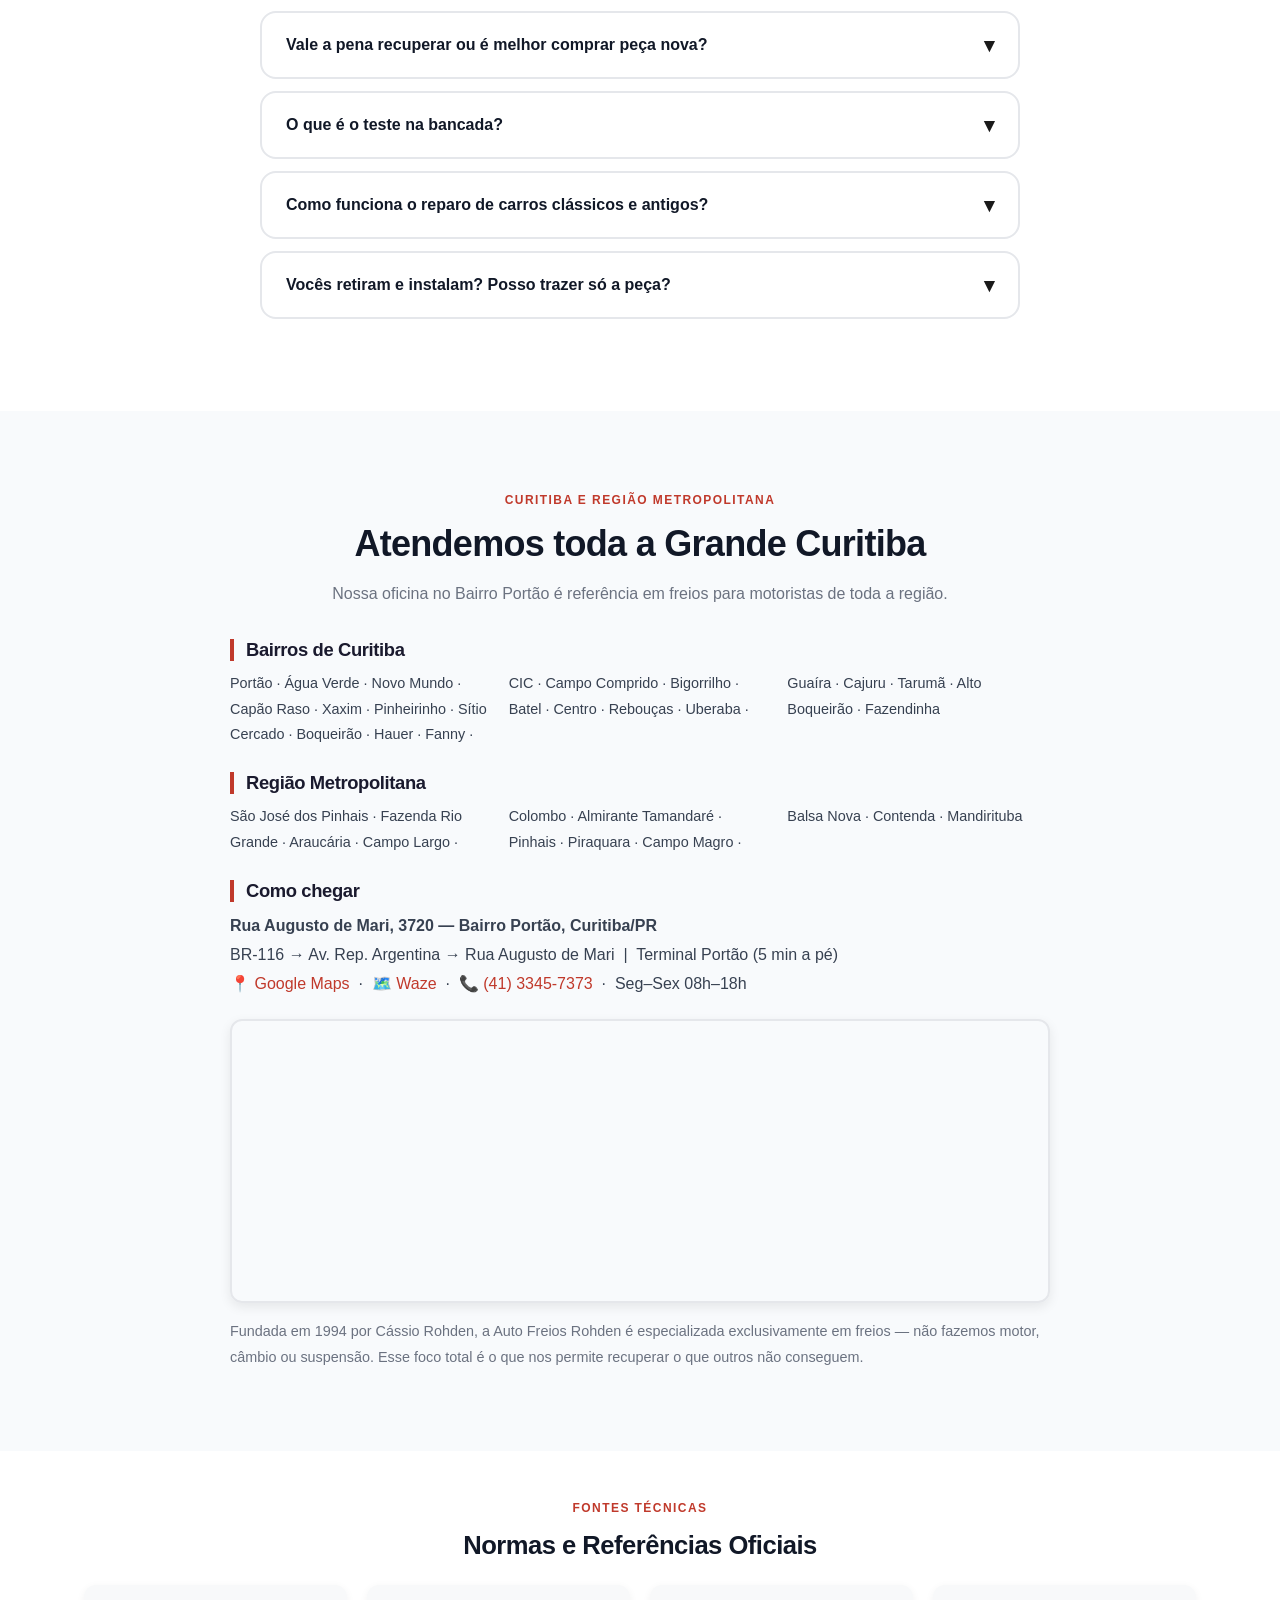
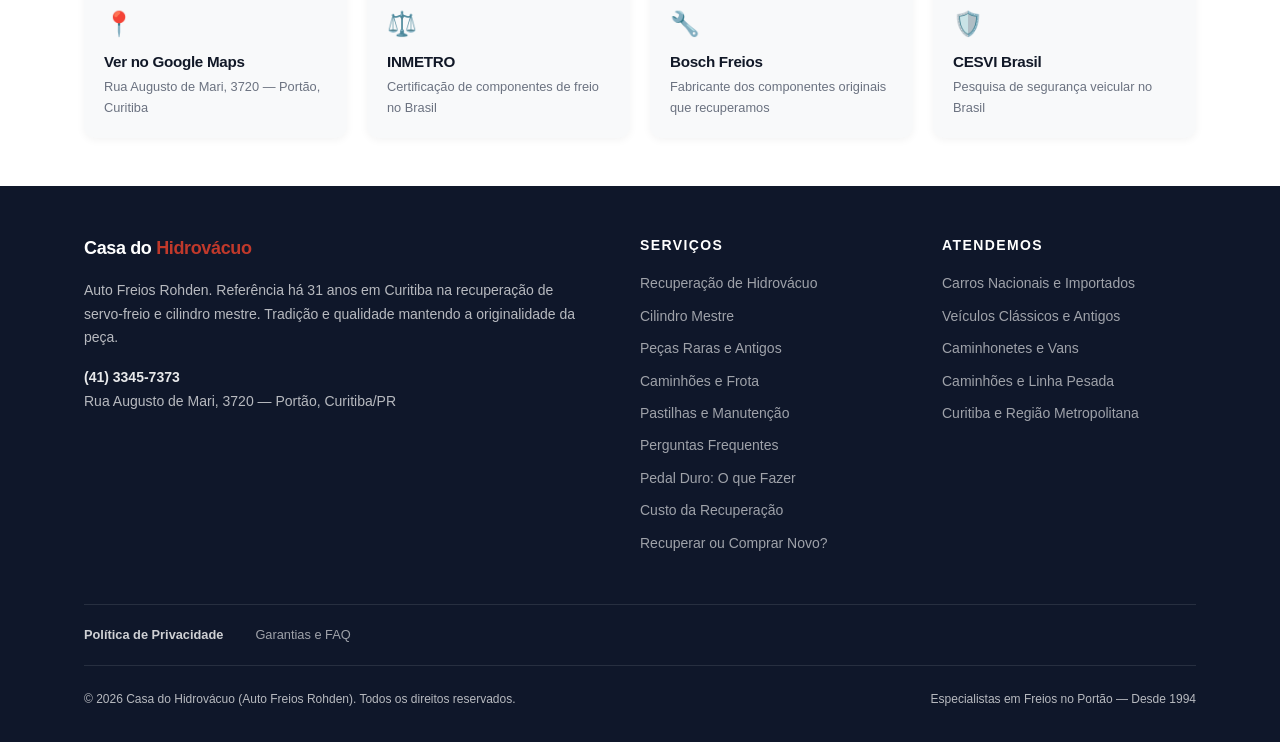
==== commit 65bdc0f1: "sprint-2: artigos de blog + Google Reviews + links internos US-E2-1 — Artigo: Pedal de Freio Duro (1" ====
--- a/public/index.html
+++ b/public/index.html
@@ -63,6 +63,12 @@
       "postalCode": "80610-180",
       "addressCountry": "BR"
     },
+    "geo": {
+      "@type": "GeoCoordinates",
+      "latitude": -25.4740437,
+      "longitude": -49.2896262
+    },
+    "hasMap": "https://maps.app.goo.gl/zuddMJGsaY4ZKKZSA",
     "areaServed": [
       {"@type": "City", "name": "Curitiba, PR"},
       {"@type": "City", "name": "Região Metropolitana de Curitiba, PR"},
@@ -111,19 +117,96 @@
       "https://www.facebook.com/casadohidrovacuo",
       "https://www.instagram.com/casadohidrovacuo"
     ]
-  }
-  </script>
+  ,
+    "dateModified": "2026-04-16",
+    "datePublished": "1994-01-01"
+  }</script>
 
   <script type="application/ld+json">
   {
     "@context": "https://schema.org",
     "@type": "FAQPage",
     "mainEntity": [
-      {"@type": "Question", "name": "O que é hidrovácuo do carro?", "acceptedAnswer": {"@type": "Answer", "text": "O hidrovácuo, ou servo-freio, é a peça responsável por multiplicar a força que você aplica no pedal do freio, tornando a frenagem macia e segura. Se o pedal estiver duro, o hidrovácuo provavelmente está com problemas."}},
-      {"@type": "Question", "name": "Vale a pena recuperar o hidrovácuo ou comprar novo?", "acceptedAnswer": {"@type": "Answer", "text": "A recuperação é extremamente vantajosa. Você pode economizar até 60% do valor de uma peça nova, mantendo a carcaça e a originalidade da peça de fábrica. Nossa recuperação substitui todos os reparos internos com qualidade certificada."}},
-      {"@type": "Question", "name": "Vocês trabalham com freios para carros clássicos e antigos?", "acceptedAnswer": {"@type": "Answer", "text": "Sim. Somos a principal referência do Paraná em peças raras de freio. Conseguimos recuperar peças que não existem mais no mercado (como hidrovácuos do Galaxie 500, F100, Opala, Mazda) ou fazer a remanufatura sob medida mantendo a originalidade."}},
-      {"@type": "Question", "name": "O cilindro mestre com vazamento tem conserto?", "acceptedAnswer": {"@type": "Answer", "text": "Dependendo do estado da carcaça interna, sim. Fazemos o embuchamento e a troca de todos os anéis de vedação. Antes de devolvermos a peça, ela passa por testes de pressão em bancada garantindo que não há mais vazamentos."}},
-      {"@type": "Question", "name": "Qual é o tempo médio para o processo de recuperação?", "acceptedAnswer": {"@type": "Answer", "text": "Para a maioria dos veículos de passeio populares, o processo pode ser feito em poucas horas ou de um dia para o outro. Veículos pesados ou peças muito raras podem levar mais tempo de análise."}}
+      {
+        "@type": "Question",
+        "name": "O que é hidrovácuo do carro?",
+        "acceptedAnswer": {
+          "@type": "Answer",
+          "text": "O hidrovácuo (servo-freio) é a peça que usa o vácuo do motor para multiplicar a força que você aplica no pedal de freio. Sem ele, o freio exige muito mais esforço físico. Quando está com defeito, o pedal fica duro e o veículo exige muito mais força para parar."
+        }
+      },
+      {
+        "@type": "Question",
+        "name": "Vale a pena recuperar o hidrovácuo ou comprar novo?",
+        "acceptedAnswer": {
+          "@type": "Answer",
+          "text": "Em 95% dos casos, a recuperação é a melhor escolha: custa de 50% a 70% menos que uma peça nova original, mantém as especificações de fábrica e tem garantia. Para veículos com peças descontinuadas, a recuperação é frequentemente a única opção disponível no mercado."
+        }
+      },
+      {
+        "@type": "Question",
+        "name": "Vocês trabalham com freios para carros clássicos e antigos?",
+        "acceptedAnswer": {
+          "@type": "Answer",
+          "text": "Sim, é um dos nossos maiores diferenciais. Atendemos veículos com peças totalmente descontinuadas, como Ford Galaxie 500, Mazda B2200, Dodge Dart, DKW, Aero Willys, Rural Willys e muitos outros. Recuperamos e reproduzimos peças que não existem mais no mercado."
+        }
+      },
+      {
+        "@type": "Question",
+        "name": "O cilindro mestre com vazamento tem conserto?",
+        "acceptedAnswer": {
+          "@type": "Answer",
+          "text": "Sim. O cilindro mestre pode ser recuperado mesmo com vazamento interno. O processo inclui desmontagem, substituição de vedações e êmbolo, limpeza do corpo e teste. É significativamente mais econômico que substituir o conjunto completo."
+        }
+      },
+      {
+        "@type": "Question",
+        "name": "Qual é o tempo médio para o processo de recuperação?",
+        "acceptedAnswer": {
+          "@type": "Answer",
+          "text": "A maioria dos serviços de recuperação de hidrovácuo e cilindro mestre é concluída no mesmo dia. Casos mais complexos podem levar até 2 dias úteis. Entre em contato pelo (41) 3345-7373 para confirmar o prazo específico do seu veículo."
+        }
+      },
+      {
+        "@type": "Question",
+        "name": "Onde fica a Casa do Hidrovácuo?",
+        "acceptedAnswer": {
+          "@type": "Answer",
+          "text": "Estamos na Rua Augusto de Mari, 3720, Bairro Portão, Curitiba/PR. Perto do Terminal do Portão, a 5 minutos a pé. Funcionamos de segunda a sexta-feira, das 08h às 18h. Telefone: (41) 3345-7373."
+        }
+      },
+      {
+        "@type": "Question",
+        "name": "Qual a diferença entre pedal duro e pedal mole no freio?",
+        "acceptedAnswer": {
+          "@type": "Answer",
+          "text": "Pedal duro ou que exige muita força geralmente indica problema no hidrovácuo (servo-freio). Pedal mole, esponjoso ou que vai ao fundo geralmente aponta para falha no cilindro mestre ou ar no sistema hidráulico. O diagnóstico correto exige inspeção — traga o veículo ou a peça para avaliação gratuita."
+        }
+      },
+      {
+        "@type": "Question",
+        "name": "Vocês fazem diagnóstico gratuito?",
+        "acceptedAnswer": {
+          "@type": "Answer",
+          "text": "Sim. Oferecemos avaliação técnica gratuita para identificar exatamente o que está com problema antes de qualquer serviço. Você pode trazer o veículo completo ou apenas a peça já desmontada pelo seu mecânico de confiança."
+        }
+      },
+      {
+        "@type": "Question",
+        "name": "Posso trazer apenas a peça desmontada para recuperação?",
+        "acceptedAnswer": {
+          "@type": "Answer",
+          "text": "Sim. Se o seu mecânico já fez a desmontagem, você pode trazer apenas o hidrovácuo, o cilindro mestre ou outro componente de freio. Após a recuperação, seu mecânico faz a reinstalação. Isso agiliza o processo e reduz o tempo sem o veículo."
+        }
+      },
+      {
+        "@type": "Question",
+        "name": "A Casa do Hidrovácuo atende caminhões?",
+        "acceptedAnswer": {
+          "@type": "Answer",
+          "text": "Sim. Atendemos caminhões, ônibus, vans e frotas comerciais. Temos experiência com sistemas de freio de linha pesada, tanto hidráulicos quanto pneumáticos. Para orçamento de frota, ligue para (41) 3345-7373."
+        }
+      }
     ]
   }
   </script>
@@ -546,35 +629,47 @@
     <section class="section section-alt" id="avaliacoes">
       <div class="container">
         <div class="section-title fade-up">
-          <span class="label">4.9 ★ no Google</span>
-          <h2 class="headline-section">Quem já freou com a gente</h2>
-          <p>Mais de 247 avaliações. Curitibanos que não voltaram ao mecânico com o mesmo problema.</p>
-        </div>
-        <div class="reviews-grid fade-up">
-          <div class="review-card">
-            <div class="review-stars">★★★★★</div>
-            <p class="review-text">"Meu pedal estava muito duro e o mecânico queria trocar tudo. Vim aqui na Casa do Hidrovácuo e eles recuperaram minha peça original por menos da metade do preço. Saí no mesmo dia com o freio perfeito."</p>
-            <div class="review-author">
-              <span class="author-name">Roberto S. — Água Verde, Curitiba</span>
-              <span class="review-badge">✓ Cliente verificado</span>
-            </div>
-          </div>
-          <div class="review-card">
-            <div class="review-stars">★★★★★</div>
-            <p class="review-text">"Os únicos em Curitiba que conseguiram salvar o cilindro mestre do meu Galaxie 500. Fizeram o embuchamento e ficou perfeito, mantendo a originalidade do carro. Resultado: carro 100% original e freando perfeitamente."</p>
-            <div class="review-author">
-              <span class="author-name">Carlos A. — São José dos Pinhais</span>
-              <span class="review-badge">✓ Cliente verificado</span>
-            </div>
-          </div>
-          <div class="review-card">
-            <div class="review-stars">★★★★★</div>
-            <p class="review-text">"Deixei o carro de manhã e no mesmo dia estava pronto. O freio ficou super leve e confiável. Pessoal com 30+ anos de experiência faz toda a diferença. Nunca mais fui em outra oficina para freios."</p>
-            <div class="review-author">
-              <span class="author-name">Marcos C. — Fazenda Rio Grande</span>
-              <span class="review-badge">✓ Cliente verificado</span>
-            </div>
-          </div>
+          <span class="section-eyebrow">Avaliações Reais</span>
+          <h2>O que nossos clientes dizem no Google</h2>
+          <p>4.9 ★ de média — mais de 247 avaliações verificadas no Google Maps</p>
+        </div>
+
+        <!-- Aggregate rating visible para schema -->
+        <div style="display:flex;align-items:center;justify-content:center;gap:16px;margin:0 0 32px;flex-wrap:wrap">
+          <div style="text-align:center">
+            <div style="font-size:3rem;font-weight:900;color:#C0392B;line-height:1">4.9</div>
+            <div style="color:#f59e0b;font-size:1.3rem;letter-spacing:2px">★★★★★</div>
+            <div style="font-size:.8rem;color:#6b7280;margin-top:4px">247+ avaliações no Google</div>
+          </div>
+          <div style="width:1px;height:60px;background:#e5e7eb"></div>
+          <div style="text-align:center">
+            <div style="font-size:1.2rem;font-weight:700;color:#1a1a1a">Casa do Hidrovácuo</div>
+            <div style="font-size:.85rem;color:#6b7280;margin-top:4px">Auto Freios Rohden</div>
+            <a href="https://maps.app.goo.gl/zuddMJGsaY4ZKKZSA" target="_blank" rel="noopener" style="font-size:.8rem;color:#C0392B;font-weight:600;text-decoration:none;margin-top:6px;display:inline-block">Ver todas no Google Maps →</a>
+          </div>
+        </div>
+
+        <!-- Google Maps embed showing reviews -->
+        <div style="border-radius:16px;overflow:hidden;border:2px solid #e5e7eb;box-shadow:0 4px 20px rgba(0,0,0,.08);margin-bottom:24px">
+          <iframe
+            title="Avaliações Casa do Hidrovácuo no Google Maps"
+            src="https://www.google.com/maps/embed?pb=!1m18!1m12!1m3!1d3601.929073402276!2d-49.2896262!3d-25.4740437!2m3!1f0!2f0!3f0!3m2!1i1024!2i768!4f13.1!3m3!1m2!1s0x94dce367320b22fb%3A0x3835c425f26802cb!2sCasa%20do%20Hidrov%C3%A1cuo%20Auto%20Freios%20Rohden!5e0!3m2!1spt!2sbr!4v1776261590231!5m2!1spt!2sbr"
+            width="100%"
+            height="360"
+            style="border:0;display:block"
+            allowfullscreen=""
+            loading="lazy"
+            referrerpolicy="no-referrer-when-downgrade">
+          </iframe>
+        </div>
+
+        <div style="text-align:center">
+          <a href="https://maps.app.goo.gl/qGHQDmyx8W7zAENJ8" target="_blank" rel="noopener"
+             style="display:inline-flex;align-items:center;gap:8px;background:#1a1a1a;color:#fff;padding:14px 28px;border-radius:8px;font-weight:700;font-size:.95rem;text-decoration:none;transition:all .2s"
+             onmouseover="this.style.background='#C0392B'" onmouseout="this.style.background='#1a1a1a'">
+            ⭐ Deixar uma avaliação no Google
+          </a>
+          <p style="font-size:.8rem;color:#9ca3af;margin-top:12px">Sua opinião ajuda outros motoristas a encontrar uma oficina de freios confiável em Curitiba</p>
         </div>
       </div>
     </section>
@@ -896,13 +991,13 @@
           <h3 style="font-size:1.15rem;font-weight:700;color:#1a1a2e;margin:24px 0 10px;border-left:4px solid #c0392b;padding-left:12px">Como chegar</h3>
           <p><strong>Rua Augusto de Mari, 3720 — Bairro Portão, Curitiba/PR</strong><br>
           BR-116 → Av. Rep. Argentina → Rua Augusto de Mari &nbsp;|&nbsp; Terminal Portão (5 min a pé)<br>
-          📍 <a href="https://maps.google.com/maps?q=Auto+Freios+Rohden,+Rua+Augusto+de+Mari,+3720,+Portão,+Curitiba+-+PR" target="_blank" rel="noopener noreferrer" style="color:#c0392b">Google Maps</a> &nbsp;·&nbsp;
-          🗺️ <a href="https://waze.com/ul?q=Casa+do+Hidrovacuo+Curitiba" target="_blank" rel="noopener noreferrer" style="color:#c0392b">Waze</a> &nbsp;·&nbsp;
+          📍 <a href="https://maps.app.goo.gl/zuddMJGsaY4ZKKZSA" target="_blank" rel="noopener noreferrer" style="color:#c0392b">Google Maps</a> &nbsp;·&nbsp;
+          🗺️ <a href="https://waze.com/ul?ll=-25.4740437,-49.2896262&navigate=yes" target="_blank" rel="noopener noreferrer" style="color:#c0392b">Waze</a> &nbsp;·&nbsp;
           📞 <a href="tel:+554133457373" style="color:#c0392b">(41) 3345-7373</a> &nbsp;·&nbsp; Seg–Sex 08h–18h</p>
           <div style="margin-top:20px;border-radius:12px;overflow:hidden;border:2px solid #e5e7eb;box-shadow:0 4px 12px rgba(0,0,0,0.08)">
             <iframe
               title="Localização Casa do Hidrovácuo — Rua Augusto de Mari, 3720, Portão, Curitiba PR"
-              src="https://www.google.com/maps/embed?pb=!1m18!1m12!1m3!1d3603.5!2d-49.3012!3d-25.4589!2m3!1f0!2f0!3f0!3m2!1i1024!2i768!4f13.1!3m3!1m2!1s0x0%3A0x0!2sRua+Augusto+de+Mari%2C+3720%2C+Port%C3%A3o%2C+Curitiba+-+PR!5e0!3m2!1spt!2sbr!4v1713000000000!5m2!1spt!2sbr"
+              src="https://www.google.com/maps/embed?pb=!1m18!1m12!1m3!1d3601.929073402276!2d-49.2896262!3d-25.4740437!2m3!1f0!2f0!3f0!3m2!1i1024!2i768!4f13.1!3m3!1m2!1s0x94dce367320b22fb%3A0x3835c425f26802cb!2sCasa%20do%20Hidrov%C3%A1cuo%20Auto%20Freios%20Rohden!5e0!3m2!1spt!2sbr!4v1776261590231!5m2!1spt!2sbr"
               width="100%"
               height="280"
               style="border:0;display:block"
@@ -924,7 +1019,7 @@
           <h2 class="headline-section" style="font-size:1.6rem">Normas e Referências Oficiais</h2>
         </div>
         <div class="authority-links-grid fade-up" style="display:grid;grid-template-columns:repeat(auto-fit,minmax(200px,1fr));gap:20px;margin-top:24px">
-          <a href="https://maps.google.com/maps?q=Auto+Freios+Rohden,+Rua+Augusto+de+Mari,+3720,+Portão,+Curitiba+-+PR" target="_blank" rel="noopener noreferrer nofollow" class="auth-link-card" style="text-decoration:none;color:inherit;background:#f8f9fa;padding:20px;border-radius:12px;box-shadow:0 2px 8px rgba(0,0,0,0.05)">
+          <a href="https://maps.app.goo.gl/zuddMJGsaY4ZKKZSA" target="_blank" rel="noopener noreferrer nofollow" class="auth-link-card" style="text-decoration:none;color:inherit;background:#f8f9fa;padding:20px;border-radius:12px;box-shadow:0 2px 8px rgba(0,0,0,0.05)">
             <div style="font-size:1.5rem;margin-bottom:10px">📍</div>
             <h3 style="font-size:0.95rem;margin-bottom:6px">Ver no Google Maps</h3>
             <p style="font-size:0.8rem;color:#6b7280">Rua Augusto de Mari, 3720 — Portão, Curitiba</p>
@@ -968,6 +1063,8 @@
             <a href="/freios-linha-pesada-caminhoes-curitiba.html">Caminhões e Frota</a>
             <a href="/troca-pastilhas-freio-curitiba.html">Pastilhas e Manutenção</a>
             <a href="/perguntas-frequentes.html">Perguntas Frequentes</a>
+            <a href="/pedal-duro-o-que-fazer.html">Pedal Duro: O que Fazer</a>
+            <a href="/custo-recuperacao-hidrovacuo-curitiba.html">Custo da Recuperação</a>
             <a href="/recuperar-ou-comprar-hidrovacuo-novo.html">Recuperar ou Comprar Novo?</a>
           </div>
           <div class="footer-col">
